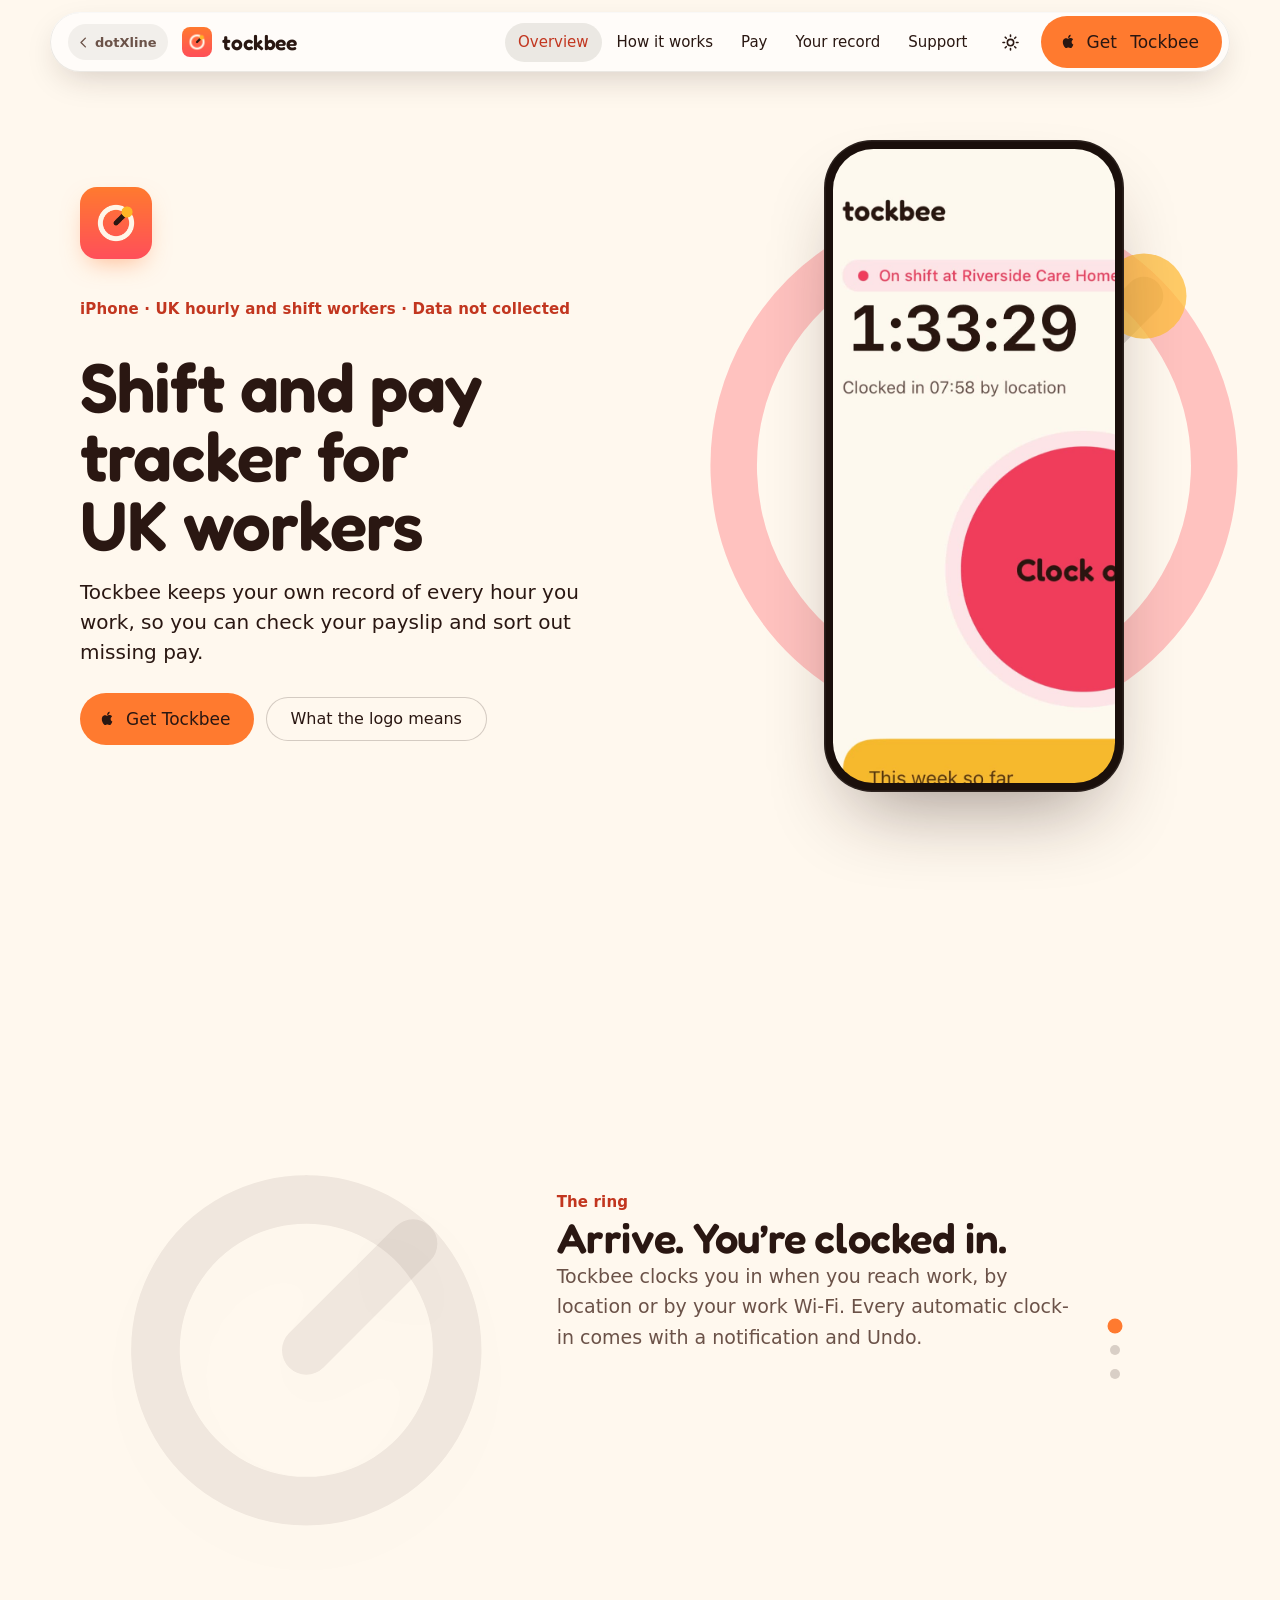
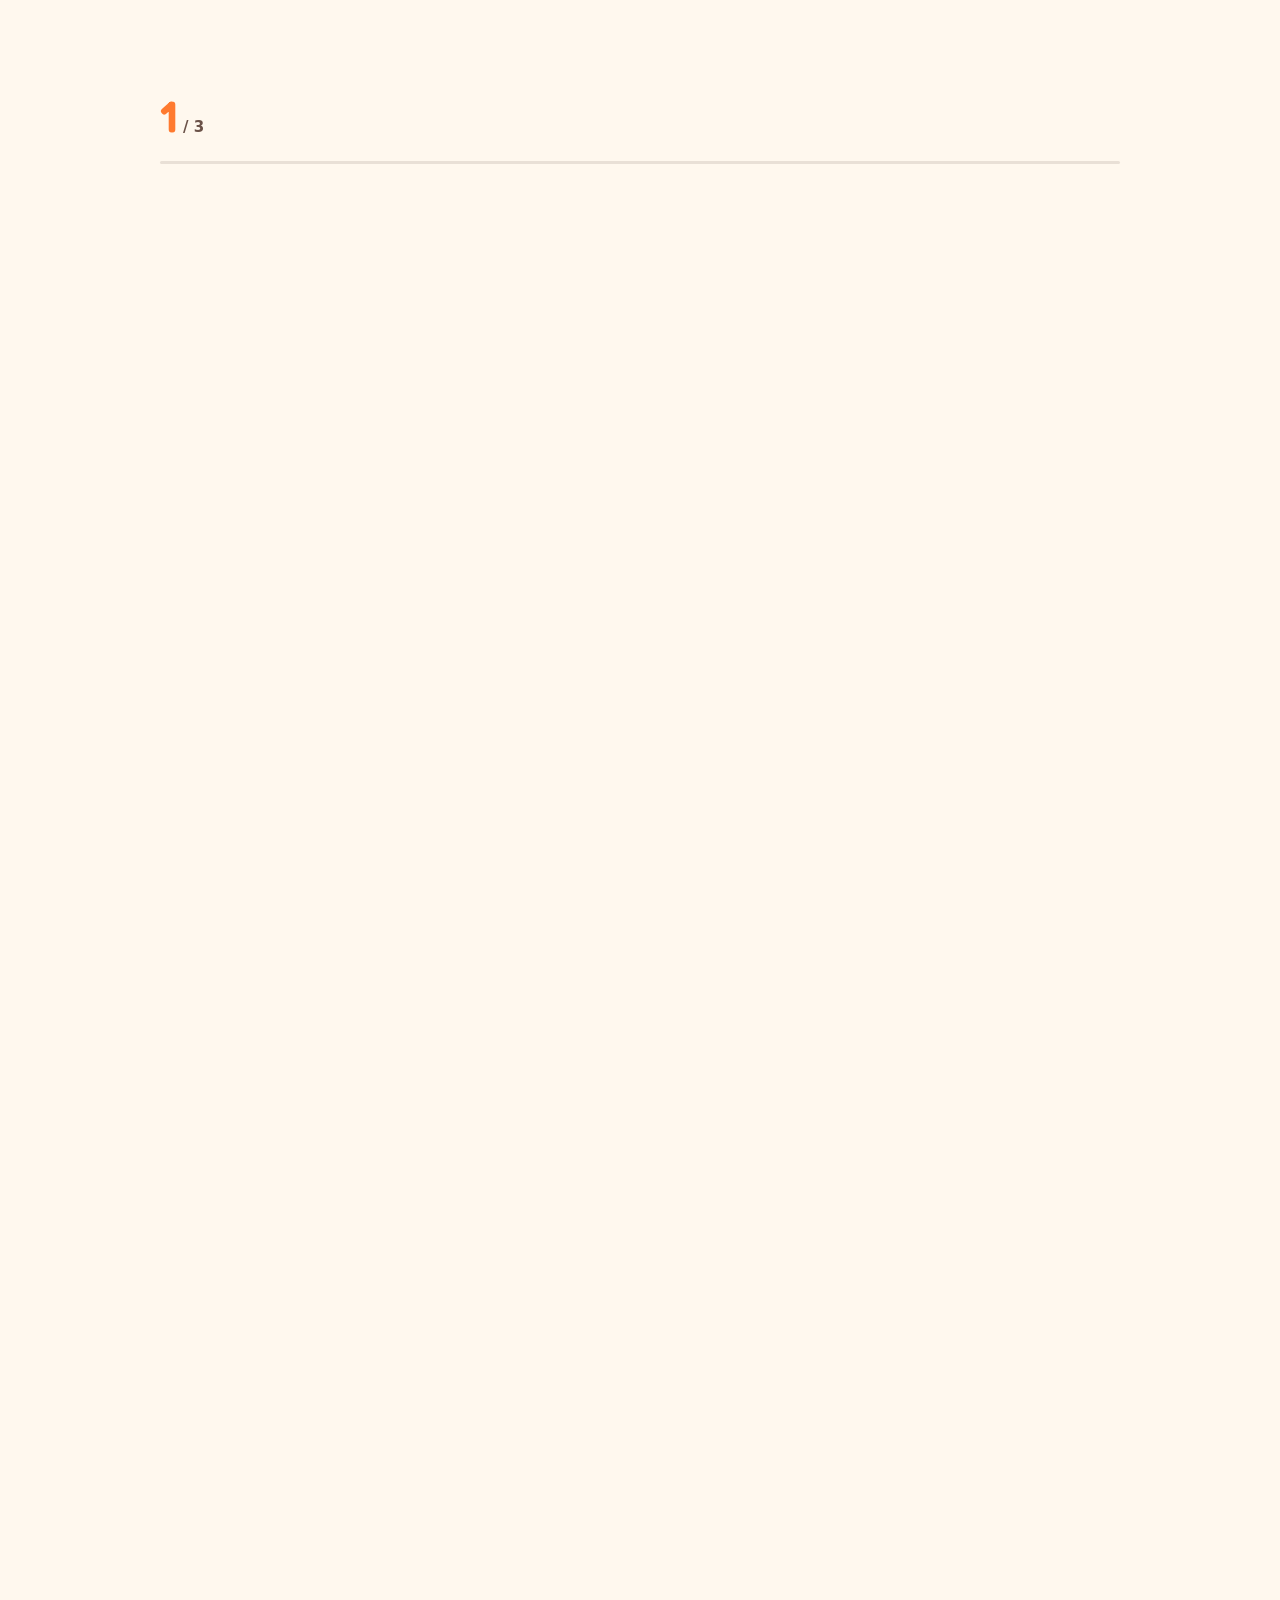
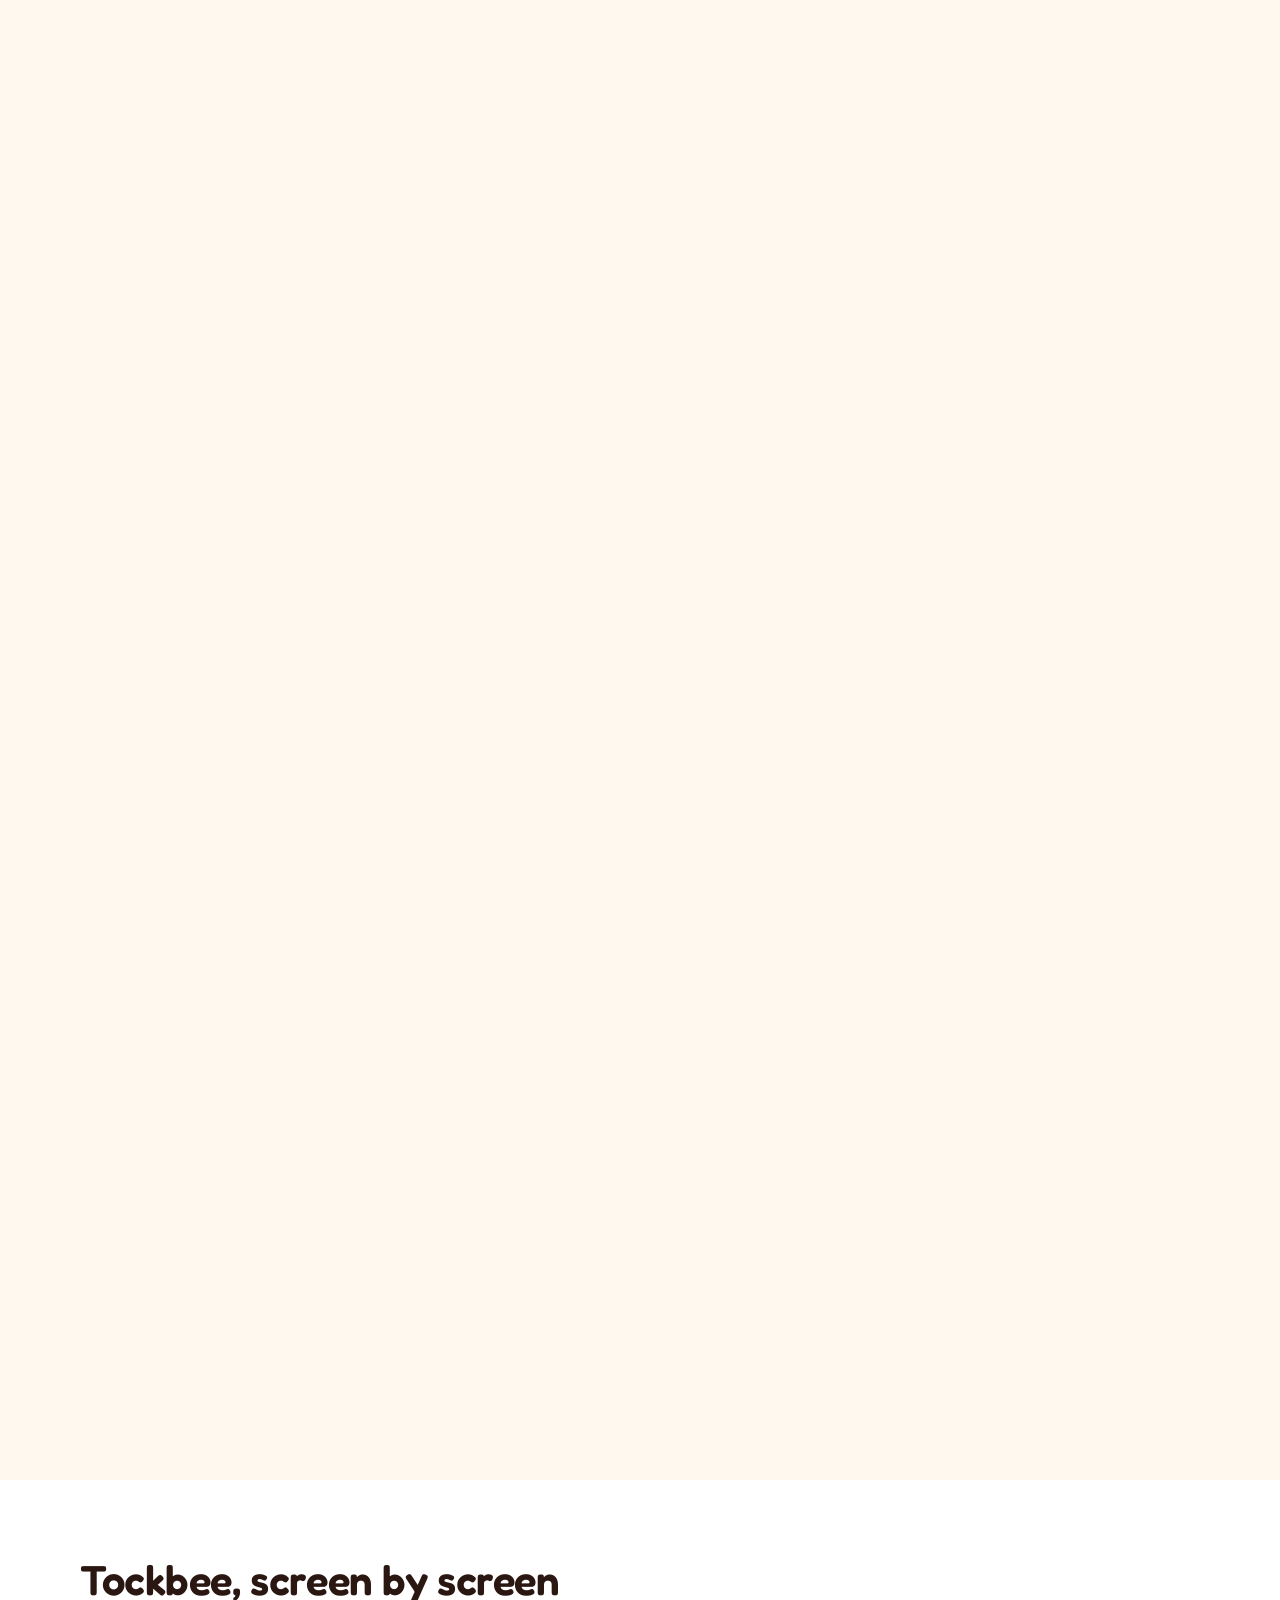
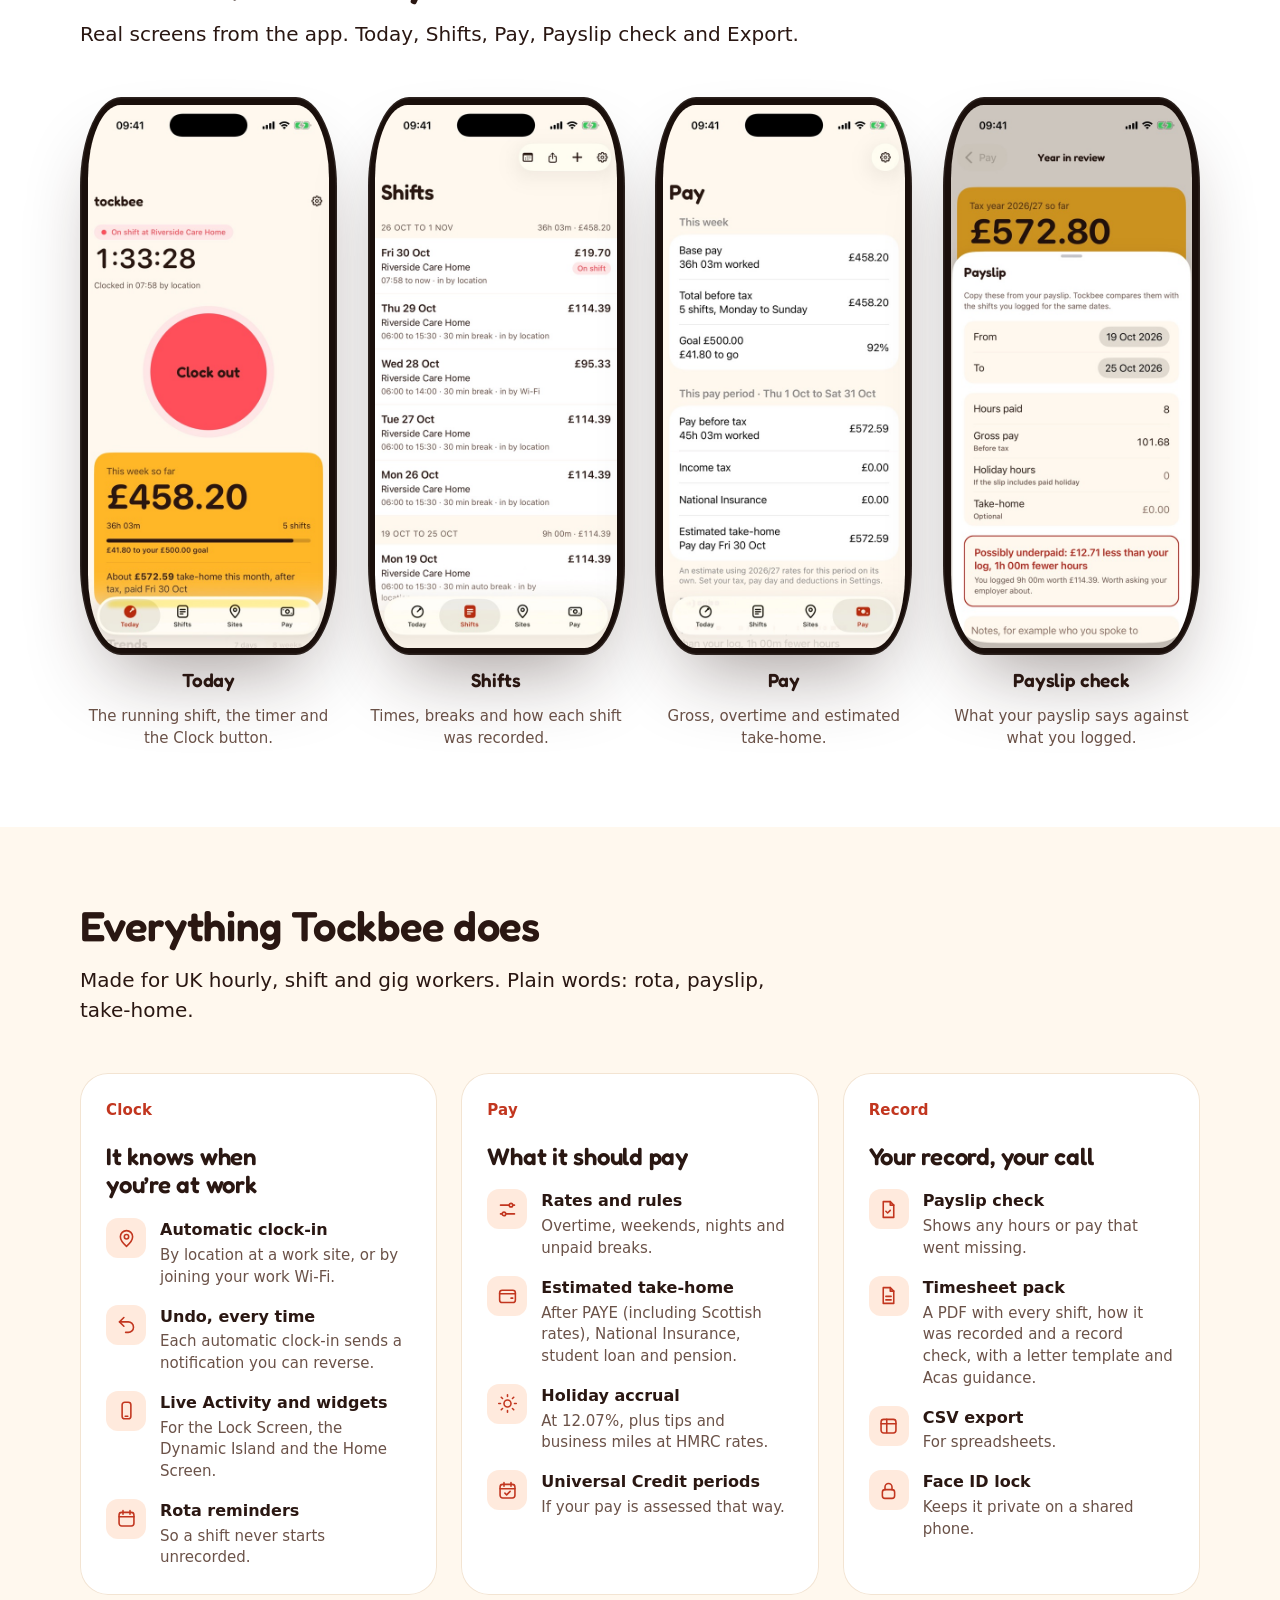
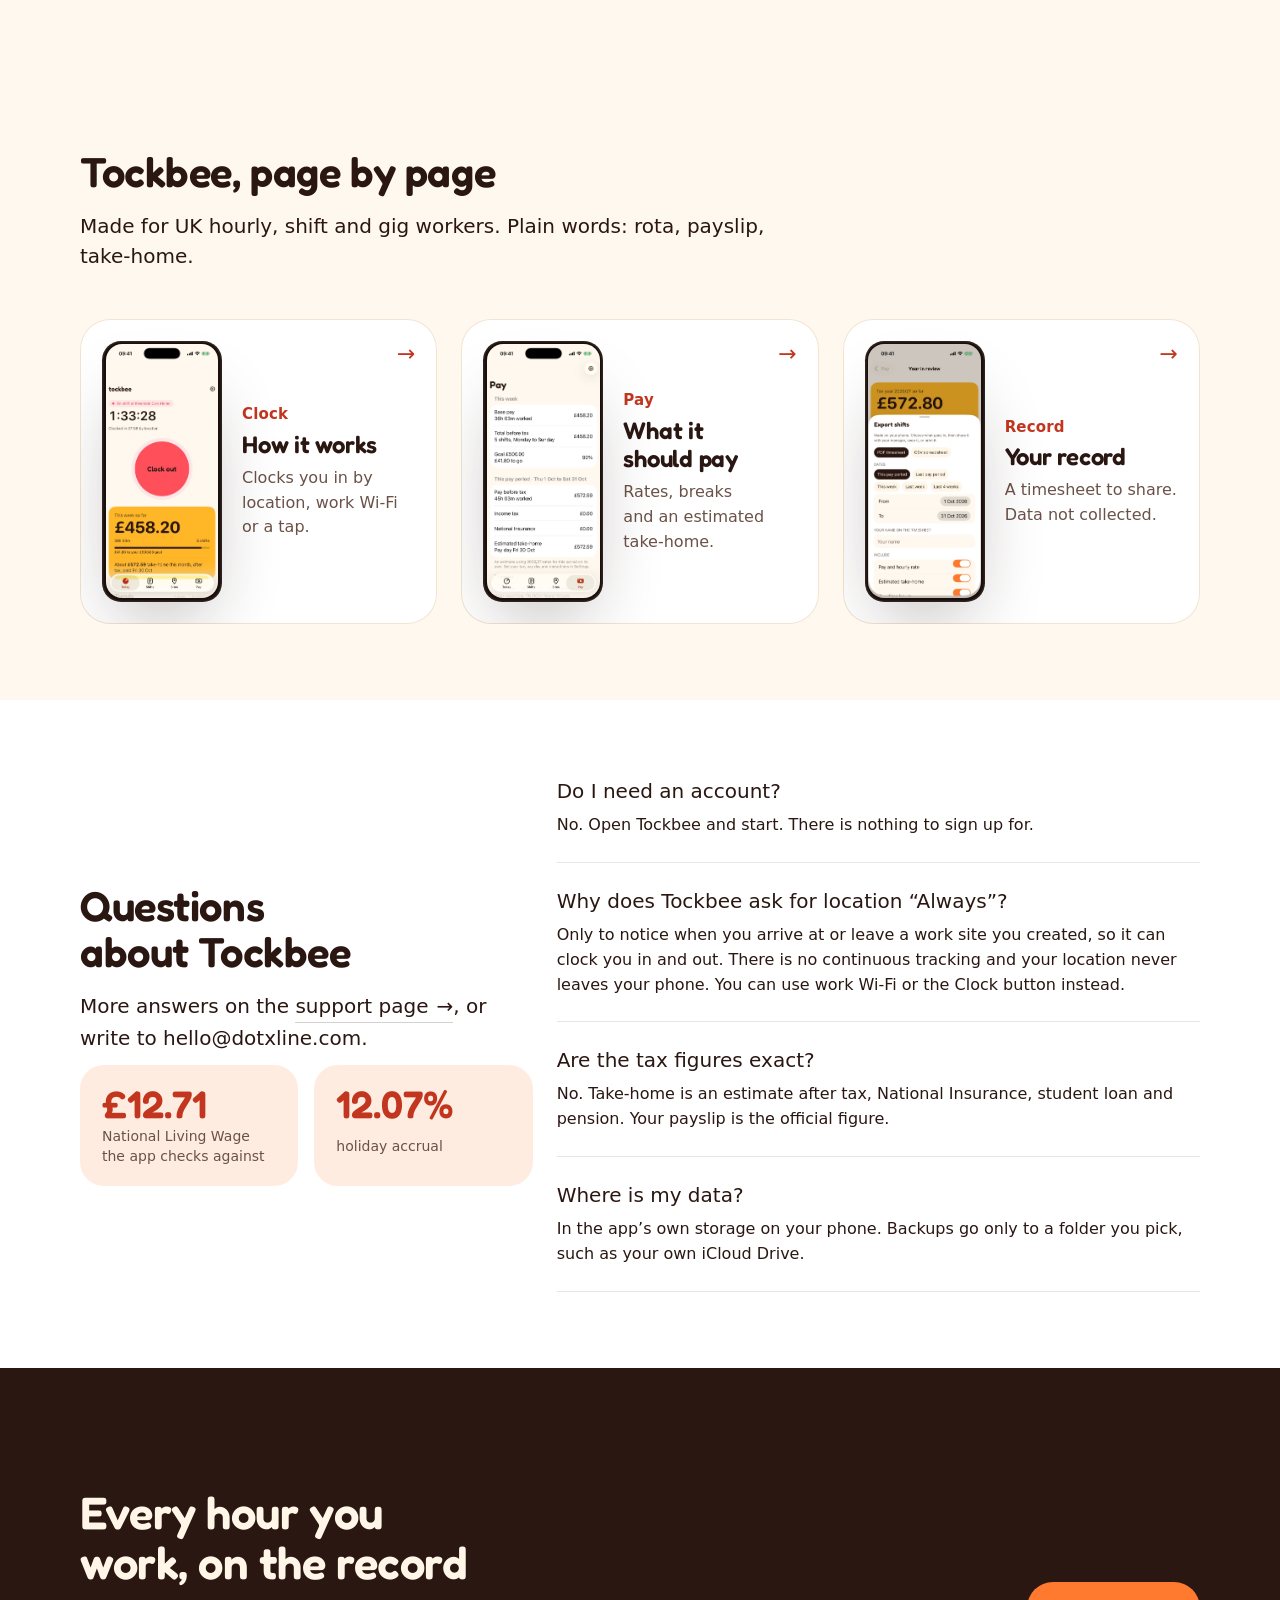
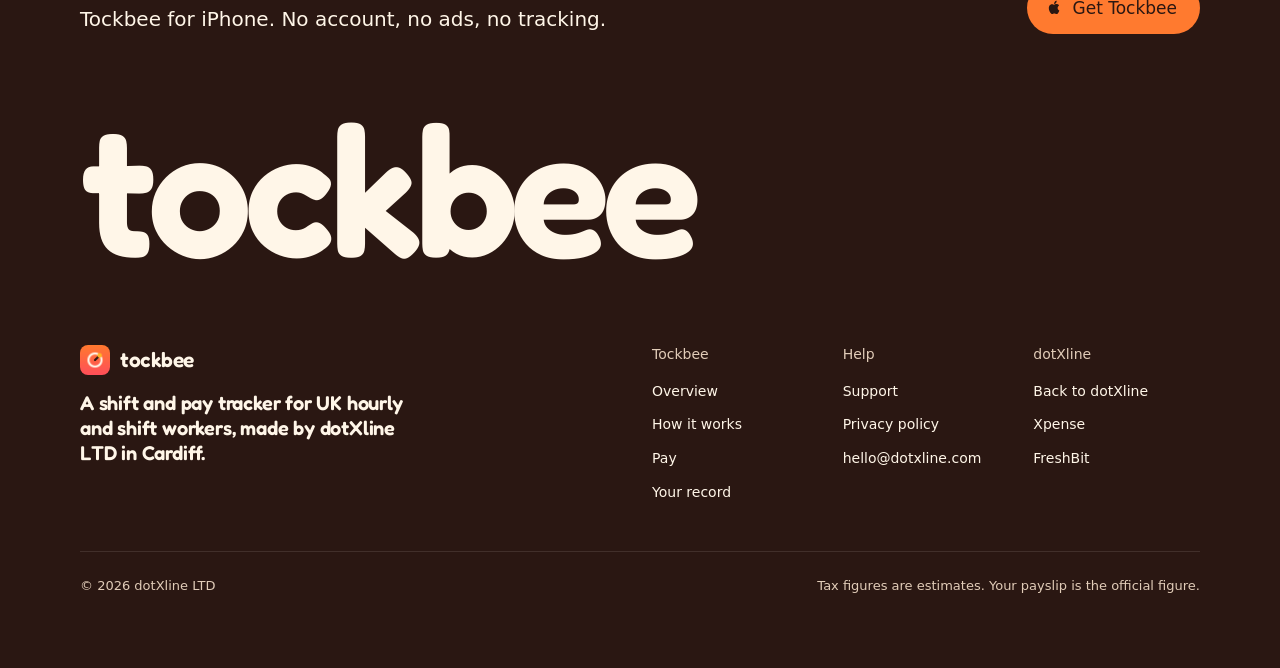
==== index.html @ 79bafd29 "Add the tockbee website Multi-page static site built on the taste-skill kit, with its own brand, mot" ====
<!doctype html>
<html lang="en" data-type="software" data-radius="round" data-buttons="solid" data-motion>
<head>
<meta charset="utf-8">
<script>try{var t=localStorage.getItem("tb-theme");if(t==="light"||t==="dark")document.documentElement.dataset.theme=t}catch(e){}</script>
<meta name="viewport" content="width=device-width, initial-scale=1, viewport-fit=cover">
<title>Tockbee: a shift and pay tracker for UK workers</title>
<meta name="description" content="Tockbee clocks you in when you arrive, works out your pay and take-home, and gives you a timesheet to show your manager. No account, no ads, no tracking.">
<meta property="og:type" content="website">
<meta property="og:title" content="Tockbee: a shift and pay tracker for UK workers">
<meta property="og:description" content="Tockbee clocks you in when you arrive, works out your pay and take-home, and gives you a timesheet to show your manager. No account, no ads, no tracking.">
<meta property="og:image" content="https://tockbee.dotxline.com/media/tockbee-preview.jpg">
<meta name="twitter:card" content="summary_large_image">
<link rel="icon" href="img/favicon.svg" type="image/svg+xml">
<link rel="apple-touch-icon" href="img/apple-touch-icon.png">
<meta name="theme-color" content="#FFF8EE" media="(prefers-color-scheme: light)">
<meta name="theme-color" content="#140C09" media="(prefers-color-scheme: dark)">
<link rel="canonical" href="https://tockbee.dotxline.com/">
<meta name="site-kind" content="software">
<meta name="page-type" content="software">
<link rel="preconnect" href="https://fonts.googleapis.com"><link rel="preconnect" href="https://fonts.gstatic.com" crossorigin>
<link href="https://fonts.googleapis.com/css2?family=Fredoka:wght@500..600&display=swap" rel="stylesheet">
<link rel="stylesheet" href="assets/system.css">
<link rel="stylesheet" href="assets/ui/cards.css">
<link rel="stylesheet" href="assets/motion/motion.css">
<link rel="stylesheet" href="assets/layout/layout.css">
<style>
:root {
  --p-bg: #FFF8EE; --p-surface: #FFFFFF; --p-ink: #2A1712; --p-muted: #6B5248;
  --p-accent: #FF7A2F; --p-accent-ink: #2A1712; --p-action: #2A1712; --p-action-ink: #FFF6E8;
  --p-inv-bg: #2A1712; --p-inv-surface: #3A2219; --p-inv-ink: #FFF6E8; --p-inv-muted: #E1CCB8;
  --p-inv-accent: #FF7A2F; --p-inv-accent-ink: #2A1712; --p-inv-action: #FF7A2F; --p-inv-action-ink: #2A1712;
  --font-display: "Fredoka", ui-rounded, system-ui, sans-serif;
  --font-text: -apple-system, BlinkMacSystemFont, "SF Pro Text", "Segoe UI", Roboto, system-ui, sans-serif;
  --font-mono: ui-monospace, "SFMono-Regular", Menlo, Consolas, monospace;
  --display-weight: 600; --display-tracking: -0.01em; --display-tracking-xl: -0.02em;
  --ly-scale: 0.92;
}
</style>
<link rel="stylesheet" href="assets/tb.css">
<script>document.documentElement.classList.add('m-enter','tb-js');setTimeout(()=>document.documentElement.classList.add('m-enter-done'),700)</script>
</head>
<body data-page="index">
<header class="dock" data-root="">
  <div class="dock__bar">
    <a class="skip-link" href="#top">Skip to content</a>
    <a class="dock__home" href="https://dotxline.com/" aria-label="Back to dotXline"><svg viewBox="0 0 24 24" fill="none" stroke="currentColor" stroke-width="2.2" stroke-linecap="round" stroke-linejoin="round" aria-hidden="true"><path d="M15 5l-7 7 7 7"/></svg><span>dotXline</span></a>
    <a class="dock__logo" href="index.html"><img src="img/tockbee-icon-512.png" alt="">tockbee</a>
    <nav class="dock__links" id="dock-links" aria-label="Main"><a href="index.html" aria-current=page>Overview</a><a href="how-it-works.html">How it works</a><a href="pay.html">Pay</a><a href="your-record.html">Your record</a><a href="support.html">Support</a></nav>
    <button class="icon-btn theme-btn" type="button" aria-label="Switch light and dark"><svg class="sun" viewBox="0 0 24 24" fill="none" stroke="currentColor" stroke-width="2" stroke-linecap="round"><circle cx="12" cy="12" r="4"/><path d="M12 2.5v2M12 19.5v2M2.5 12h2M19.5 12h2M5.3 5.3l1.4 1.4M17.3 17.3l1.4 1.4M5.3 18.7l1.4-1.4M17.3 6.7l1.4-1.4"/></svg><svg class="moon" viewBox="0 0 24 24" fill="none" stroke="currentColor" stroke-width="2" stroke-linecap="round" stroke-linejoin="round"><path d="M20 14.5A8 8 0 0 1 9.5 4 8 8 0 1 0 20 14.5z"/></svg></button>
    <button class="icon-btn dock__menu" type="button" aria-expanded="false" aria-controls="dock-links" aria-label="Menu"><svg viewBox="0 0 24 24" fill="none" stroke="currentColor" stroke-width="2" stroke-linecap="round"><path d="M4 8h16M4 16h16"/></svg></button>
    <a class="btn btn--primary" href="#get" data-appstore><svg class="apple" viewBox="0 0 24 24" aria-hidden="true"><path d="M16.4 12.6c0-2.4 2-3.5 2-3.6-1.1-1.6-2.8-1.8-3.4-1.8-1.4-.1-2.8.9-3.5.9s-1.8-.9-3-.8c-1.5 0-3 .9-3.8 2.3-1.6 2.8-.4 7 1.2 9.3.8 1.1 1.7 2.4 2.9 2.3 1.2 0 1.6-.7 3-.7s1.8.7 3 .7c1.3 0 2.1-1.1 2.8-2.3.9-1.3 1.3-2.6 1.3-2.6s-2.5-1-2.5-3.7zM14.1 5.6c.6-.8 1.1-1.9 1-3-.9 0-2.1.6-2.7 1.4-.6.7-1.1 1.8-1 2.9 1 .1 2.1-.5 2.7-1.3z"/></svg><span class="lbl-long">Get&nbsp;</span>Tockbee</a>
  </div>
</header>
<main id="top">
  <section class="hero tb-hero" data-enter aria-labelledby="hero-h">
    <div class="wrap grid">
      <div class="span-6 tb-hero__text">
        <img class="hero__icon" src="img/tockbee-icon-512.png" alt="" width="72" height="72">
        <p class="t-label tb-k hero__fact">iPhone · UK hourly and shift workers · Data not collected</p>
        <h1 id="hero-h">Shift and pay tracker for UK workers</h1>
        <p class="t-lead measure">Tockbee keeps your own record of every hour you work, so you can check your payslip and sort out missing pay.</p>
        <div class="btn-row"><a class="btn btn--primary" href="#get" data-appstore><svg class="apple" viewBox="0 0 24 24" aria-hidden="true"><path d="M16.4 12.6c0-2.4 2-3.5 2-3.6-1.1-1.6-2.8-1.8-3.4-1.8-1.4-.1-2.8.9-3.5.9s-1.8-.9-3-.8c-1.5 0-3 .9-3.8 2.3-1.6 2.8-.4 7 1.2 9.3.8 1.1 1.7 2.4 2.9 2.3 1.2 0 1.6-.7 3-.7s1.8.7 3 .7c1.3 0 2.1-1.1 2.8-2.3.9-1.3 1.3-2.6 1.3-2.6s-2.5-1-2.5-3.7zM14.1 5.6c.6-.8 1.1-1.9 1-3-.9 0-2.1.6-2.7 1.4-.6.7-1.1 1.8-1 2.9 1 .1 2.1-.5 2.7-1.3z"/></svg>Get Tockbee</a><a class="btn btn--secondary" href="#story">What the logo means</a></div>
      </div>
      <div class="span-5 start-8 tb-hero__ph">
        <div class="tb-orbit" aria-hidden="true"><svg class="tb-mark" viewBox="10 10 80 80" aria-hidden="true"><path class="m-ring" pathLength="1" d="M50 19 A31 31 0 1 1 49.99 19"/><g class="m-hand"><path d="M50 50 H81"/><circle class="m-tip" cx="81" cy="50" r="11"/></g></svg></div>
        <div class="tph"><video id="tb-hero" autoplay muted loop playsinline preload="metadata" poster="media/tockbee-preview.jpg" aria-label="Tockbee preview: the Today screen with a running shift and the Clock out button"><source src="media/tockbee-preview.mp4" type="video/mp4"></video></div>
      </div>
    </div>
  </section>

  <section class="film" id="story" data-scroll-moment aria-label="What the Tockbee logo means">
    <div class="wrap film-pin">
      <div class="film-inner grid">
        <svg class="span-5" viewBox="10 10 80 80" aria-hidden="true">
          <path class="ghost-path" d="M50 19 A31 31 0 1 1 49.99 19"/><path class="ghost-path" d="M50 50 L71.92 28.08"/>
          <path class="draw ring" data-step="0" data-to=".9" pathLength="1" d="M50 19 A31 31 0 1 1 49.99 19"/>
          <g data-kind="rotate" data-step="1" data-from=".15" data-a0="90" data-a1="-45" data-cx="50" data-cy="50" transform="rotate(-45 50 50)"><path class="draw hand" data-step="1" data-to=".2" pathLength="1" d="M50 50 H81"/></g>
          <circle class="tip" data-kind="pop" data-step="2" data-to=".6" data-cx="71.92" data-cy="28.08" cx="71.92" cy="28.08" r="11"/>
        </svg>
        <div class="film-caps span-7 start-6">
          <div class="film-cap on"><p class="t-label tb-k">The ring</p><h2>Arrive. You’re clocked in.</h2><p>Tockbee clocks you in when you reach work, by location or by your work Wi-Fi. Every automatic clock-in comes with a notification and Undo.</p></div>
          <div class="film-cap"><p class="t-label tb-k">The hand</p><h2>Every minute counts.</h2><p>Overtime, weekend and night rates and unpaid breaks, worked out as you go. Then an estimated take-home after tax, National Insurance, student loan and pension.</p></div>
          <div class="film-cap"><p class="t-label tb-k">The tip</p><h2>Check it against your payslip.</h2><p>The yellow tip is the moment you clock in. Type in your payslip and Tockbee shows any hours or pay that went missing.</p></div>
        </div>
      </div>
      <p class="film-count" aria-hidden="true"><b data-film-n>1</b> / 3</p>
      <div class="film-rail" aria-hidden="true"><i class="on"></i><i></i><i></i></div>
      <div class="film-progress" aria-hidden="true"><i></i></div>
    </div>
  </section>

  <section class="section ground-surface" id="screens" aria-labelledby="screens-h">
    <div class="wrap">
      <div class="section-head"><h2 id="screens-h" data-tb-tick>Tockbee, screen by screen</h2><p class="t-lead measure" data-tb-tick>Real screens from the app. Today, Shifts, Pay, Payslip check and Export.</p></div>
      <div class="tb-screens">
        <figure data-tb-tick><div class="tph "><img src="media/today.jpg" alt="Today: a running shift at Riverside Care Home and the Clock out button" width="552" height="1200" loading="lazy" decoding="async"></div><h3>Today</h3><p>The running shift, the timer and the Clock button.</p></figure>
        <figure data-tb-tick><div class="tph "><img src="media/shifts.jpg" alt="Shifts: every shift with its times, breaks and how it was recorded" width="552" height="1200" loading="lazy" decoding="async"></div><h3>Shifts</h3><p>Times, breaks and how each shift was recorded.</p></figure>
        <figure data-tb-tick><div class="tph "><img src="media/pay.jpg" alt="Pay: base pay, tax, National Insurance and estimated take-home" width="552" height="1200" loading="lazy" decoding="async"></div><h3>Pay</h3><p>Gross, overtime and estimated take-home.</p></figure>
        <figure data-tb-tick><div class="tph "><img src="media/payslip.jpg" alt="Payslip check: possibly underpaid by £12.71 compared with your log" width="552" height="1200" loading="lazy" decoding="async"></div><h3>Payslip check</h3><p>What your payslip says against what you logged.</p></figure>
      </div>
    </div>
  </section>

  <section class="section" id="features" aria-labelledby="features-h">
    <div class="wrap">
      <div class="section-head"><h2 id="features-h" data-tb-tick>Everything Tockbee does</h2><p class="t-lead measure" data-tb-tick>Made for UK hourly, shift and gig workers. Plain words: rota, payslip, take-home.</p></div>
      <div class="tb-groups">
        <div class="tb-group" data-tb-tick><p class="tb-k">Clock</p><h3>It knows when you’re at work</h3><ul><li data-tb-tick><span class="fi"><svg viewBox="0 0 24 24" fill="none" stroke="currentColor" stroke-width="1.8" stroke-linecap="round" stroke-linejoin="round" aria-hidden="true"><path d="M12 21s7-6.2 7-11a7 7 0 0 0-14 0c0 4.8 7 11 7 11z"/><circle cx="12" cy="10" r="2.5"/></svg></span><b>Automatic clock-in</b><span>By location at a work site, or by joining your work Wi-Fi.</span></li><li data-tb-tick><span class="fi"><svg viewBox="0 0 24 24" fill="none" stroke="currentColor" stroke-width="1.8" stroke-linecap="round" stroke-linejoin="round" aria-hidden="true"><path d="M9 14 4 9l5-5"/><path d="M4 9h10a6 6 0 0 1 0 12h-3"/></svg></span><b>Undo, every time</b><span>Each automatic clock-in sends a notification you can reverse.</span></li><li data-tb-tick><span class="fi"><svg viewBox="0 0 24 24" fill="none" stroke="currentColor" stroke-width="1.8" stroke-linecap="round" stroke-linejoin="round" aria-hidden="true"><rect x="7" y="2.5" width="10" height="19" rx="3"/><path d="M10.5 18.5h3"/></svg></span><b>Live Activity and widgets</b><span>For the Lock Screen, the Dynamic Island and the Home Screen.</span></li><li data-tb-tick><span class="fi"><svg viewBox="0 0 24 24" fill="none" stroke="currentColor" stroke-width="1.8" stroke-linecap="round" stroke-linejoin="round" aria-hidden="true"><rect x="3.5" y="5" width="17" height="15.5" rx="3"/><path d="M8 3v4M16 3v4M3.5 10h17"/></svg></span><b>Rota reminders</b><span>So a shift never starts unrecorded.</span></li></ul></div>
        <div class="tb-group" data-tb-tick><p class="tb-k">Pay</p><h3>What it should pay</h3><ul><li data-tb-tick><span class="fi"><svg viewBox="0 0 24 24" fill="none" stroke="currentColor" stroke-width="1.8" stroke-linecap="round" stroke-linejoin="round" aria-hidden="true"><path d="M4 7h10M18 7h2M4 17h2M10 17h10"/><circle cx="16" cy="7" r="2"/><circle cx="8" cy="17" r="2"/></svg></span><b>Rates and rules</b><span>Overtime, weekends, nights and unpaid breaks.</span></li><li data-tb-tick><span class="fi"><svg viewBox="0 0 24 24" fill="none" stroke="currentColor" stroke-width="1.8" stroke-linecap="round" stroke-linejoin="round" aria-hidden="true"><rect x="3" y="6" width="18" height="14" rx="3"/><path d="M3 10h18M16 15h2"/></svg></span><b>Estimated take-home</b><span>After PAYE (including Scottish rates), National Insurance, student loan and pension.</span></li><li data-tb-tick><span class="fi"><svg viewBox="0 0 24 24" fill="none" stroke="currentColor" stroke-width="1.8" stroke-linecap="round" stroke-linejoin="round" aria-hidden="true"><circle cx="12" cy="12" r="4"/><path d="M12 2v2M12 20v2M2 12h2M20 12h2M4.9 4.9l1.4 1.4M17.7 17.7l1.4 1.4M4.9 19.1l1.4-1.4M17.7 6.3l1.4-1.4"/></svg></span><b>Holiday accrual</b><span>At 12.07%, plus tips and business miles at HMRC rates.</span></li><li data-tb-tick><span class="fi"><svg viewBox="0 0 24 24" fill="none" stroke="currentColor" stroke-width="1.8" stroke-linecap="round" stroke-linejoin="round" aria-hidden="true"><rect x="3.5" y="5" width="17" height="15.5" rx="3"/><path d="M8 3v4M16 3v4M3.5 10h17M9 15l2 2 4-4"/></svg></span><b>Universal Credit periods</b><span>If your pay is assessed that way.</span></li></ul></div>
        <div class="tb-group" data-tb-tick><p class="tb-k">Record</p><h3>Your record, your call</h3><ul><li data-tb-tick><span class="fi"><svg viewBox="0 0 24 24" fill="none" stroke="currentColor" stroke-width="1.8" stroke-linecap="round" stroke-linejoin="round" aria-hidden="true"><path d="M6 3h8l4 4v14H6z"/><path d="M14 3v4h4M9 14l2 2 3-3"/></svg></span><b>Payslip check</b><span>Shows any hours or pay that went missing.</span></li><li data-tb-tick><span class="fi"><svg viewBox="0 0 24 24" fill="none" stroke="currentColor" stroke-width="1.8" stroke-linecap="round" stroke-linejoin="round" aria-hidden="true"><path d="M6 3h8l4 4v14H6z"/><path d="M14 3v4h4M9 13h6M9 17h6"/></svg></span><b>Timesheet pack</b><span>A PDF with every shift, how it was recorded and a record check, with a letter template and Acas guidance.</span></li><li data-tb-tick><span class="fi"><svg viewBox="0 0 24 24" fill="none" stroke="currentColor" stroke-width="1.8" stroke-linecap="round" stroke-linejoin="round" aria-hidden="true"><rect x="3.5" y="5" width="17" height="15.5" rx="3"/><path d="M3.5 10h17M10 5v15"/></svg></span><b>CSV export</b><span>For spreadsheets.</span></li><li data-tb-tick><span class="fi"><svg viewBox="0 0 24 24" fill="none" stroke="currentColor" stroke-width="1.8" stroke-linecap="round" stroke-linejoin="round" aria-hidden="true"><rect x="5" y="11" width="14" height="10" rx="3"/><path d="M8 11V8a4 4 0 0 1 8 0v3"/></svg></span><b>Face ID lock</b><span>Keeps it private on a shared phone.</span></li></ul></div>
      </div>
    </div>
  </section>

  <section class="section" id="tour" aria-labelledby="tour-h">
    <div class="wrap">
      <div class="section-head"><h2 id="tour-h" data-tb-tick>Tockbee, page by page</h2><p class="t-lead measure" data-tb-tick>Made for UK hourly, shift and gig workers. Plain words: rota, payslip, take-home.</p></div>
      <div class="tb-tour">
        <a class="tb-tour__card" href="how-it-works.html" data-tb-tick><div class="tph "><img src="media/today.jpg" alt="Today: a running shift at Riverside Care Home and the Clock out button" width="552" height="1200" loading="lazy" decoding="async"></div><div><p class="tb-k">Clock</p><h3>How it works</h3><p>Clocks you in by location, work Wi-Fi or a tap.</p></div><span class="tb-go" aria-hidden="true">→</span></a>
        <a class="tb-tour__card" href="pay.html" data-tb-tick><div class="tph "><img src="media/pay.jpg" alt="Pay: base pay, tax, National Insurance and estimated take-home" width="552" height="1200" loading="lazy" decoding="async"></div><div><p class="tb-k">Pay</p><h3>What it should pay</h3><p>Rates, breaks and an estimated take-home.</p></div><span class="tb-go" aria-hidden="true">→</span></a>
        <a class="tb-tour__card" href="your-record.html" data-tb-tick><div class="tph "><img src="media/export.jpg" alt="Export: a PDF timesheet or CSV spreadsheet for any dates" width="552" height="1200" loading="lazy" decoding="async"></div><div><p class="tb-k">Record</p><h3>Your record</h3><p>A timesheet to share. Data not collected.</p></div><span class="tb-go" aria-hidden="true">→</span></a>
      </div>
    </div>
  </section>

  <section class="section ground-surface" id="questions" aria-labelledby="questions-h">
    <div class="wrap grid">
      <div class="span-5 stack-4">
        <h2 id="questions-h" data-tb-tick>Questions about Tockbee</h2>
        <p class="t-lead measure" data-tb-tick>More answers on the <a class="link" href="support.html">support page</a>, or write to hello@dotxline.com.</p>
        <div class="tb-stats" data-tb-tick><div><b>£12.71</b><span>National Living Wage the app checks against</span></div><div><b>12.07%</b><span>holiday accrual</span></div></div>
      </div>
      <div class="span-7 start-6 faq"><div class="faq__item" data-tb-tick><h3>Do I need an account?</h3><p>No. Open Tockbee and start. There is nothing to sign up for.</p></div><div class="faq__item" data-tb-tick><h3>Why does Tockbee ask for location “Always”?</h3><p>Only to notice when you arrive at or leave a work site you created, so it can clock you in and out. There is no continuous tracking and your location never leaves your phone. You can use work Wi-Fi or the Clock button instead.</p></div><div class="faq__item" data-tb-tick><h3>Are the tax figures exact?</h3><p>No. Take-home is an estimate after tax, National Insurance, student loan and pension. Your payslip is the official figure.</p></div><div class="faq__item" data-tb-tick><h3>Where is my data?</h3><p>In the app’s own storage on your phone. Backups go only to a folder you pick, such as your own iCloud Drive.</p></div></div>
    </div>
  </section>
</main>
<footer class="footer closing footer--dark ground-inverse" id="get" aria-labelledby="close-h">
  <div class="wrap">
    <div class="closing__cta close--word">
      <div class="section-head--split">
        <div><h2 id="close-h">Every hour you work, on the record</h2><p class="t-lead">Tockbee for iPhone. No account, no ads, no tracking.</p></div>
        <a class="btn btn--primary" href="#get" data-appstore><svg class="apple" viewBox="0 0 24 24" aria-hidden="true"><path d="M16.4 12.6c0-2.4 2-3.5 2-3.6-1.1-1.6-2.8-1.8-3.4-1.8-1.4-.1-2.8.9-3.5.9s-1.8-.9-3-.8c-1.5 0-3 .9-3.8 2.3-1.6 2.8-.4 7 1.2 9.3.8 1.1 1.7 2.4 2.9 2.3 1.2 0 1.6-.7 3-.7s1.8.7 3 .7c1.3 0 2.1-1.1 2.8-2.3.9-1.3 1.3-2.6 1.3-2.6s-2.5-1-2.5-3.7zM14.1 5.6c.6-.8 1.1-1.9 1-3-.9 0-2.1.6-2.7 1.4-.6.7-1.1 1.8-1 2.9 1 .1 2.1-.5 2.7-1.3z"/></svg>Get Tockbee</a>
      </div>
      <p class="close__word" aria-hidden="true">tockbee</p>
    </div>
    <div class="closing__links">
      <div class="grid">
        <div class="span-4 stack-4">
          <a class="dock__logo" href="index.html" style="color:inherit"><img src="img/tockbee-icon-512.png" alt="">tockbee</a>
          <p class="footer__lede">A shift and pay tracker for UK hourly and shift workers, made by dotXline LTD in Cardiff.</p>
        </div>
        <div class="span-2 start-7 footer__col"><h3>Tockbee</h3><ul><li><a href="index.html">Overview</a></li><li><a href="how-it-works.html">How it works</a></li><li><a href="pay.html">Pay</a></li><li><a href="your-record.html">Your record</a></li></ul></div>
        <div class="span-2 footer__col"><h3>Help</h3><ul><li><a href="support.html">Support</a></li><li><a href="privacy.html">Privacy policy</a></li><li><a href="mailto:hello@dotxline.com">hello@dotxline.com</a></li></ul></div>
        <div class="span-2 footer__col"><h3>dotXline</h3><ul><li><a href="https://dotxline.com/">Back to dotXline</a></li><li><a href="https://xpense.dotxline.com/">Xpense</a></li><li><a href="https://freshbit.dotxline.com/">FreshBit</a></li></ul></div>
      </div>
      <div class="footer__legal"><span>&copy; 2026 dotXline LTD</span><span>Tax figures are estimates. Your payslip is the official figure.</span></div>
    </div>
  </div>
</footer>
<script type="module" src="assets/system.js"></script>
<script type="module" src="assets/motion/motion.js"></script>
<script type="module" src="assets/layout/layout.js"></script>
<script src="assets/tb.js" defer></script>
</body>
</html>
---- assets/system.css ----
/*
  taste-skill system.css - the one system for the page. Link it first, then assets/ui/cards.css (the
  feature card, its panel and the fragment placements), then set the palette (--p-*), the fonts and
  the radius set on :root in the page (node scripts/start.mjs prints that block).
  Do not add a second grid, spacing scale, type scale, radius scale, button or card style.
*/

/* ---------------------------------------------------------------- tokens */
:root {
  /* palette (hex only; fx.js reads --bg --surface --ink --muted --accent --accent-ink) */
  --p-bg: #ffffff;
  --p-surface: #f4f4f4;
  --p-ink: #111111;
  --p-muted: #6b6b6b;
  --p-accent: #1a4be0;
  --p-accent-ink: #ffffff;
  --p-action: #1a4be0;      /* buttons, links, focus: the accent, or the ink when the accent is too pale */
  --p-action-ink: #ffffff;
  --p-inv-bg: #111111;
  --p-inv-surface: #1c1c1c;
  --p-inv-ink: #f4f4f4;
  --p-inv-muted: #a3a3a3;
  --p-inv-accent: #ffffff;
  --p-inv-accent-ink: #111111;
  --p-inv-action: #ffffff;
  --p-inv-action-ink: #111111;
  /* the lit ground behind UI and in the closing band (references/cards.md), one per page, tech pages only
     (none on kind other, which is flat): <html data-ground="sand|sky|sage|painting">. system.js gives it to every ground
     that holds UI, on light and dark pages alike; --hue on one panel changes only its accent */
  --ground-bg: #d9ccb7; --ground-surface: #e9e0d2; --ground-ink: #2a2622; --ground-muted: #5a534a; --ground-accent: #a8794a;

  /* fonts */
  --font-display: system-ui, -apple-system, "Segoe UI", sans-serif;
  --font-text: system-ui, -apple-system, "Segoe UI", sans-serif;
  --font-mono: ui-monospace, "SFMono-Regular", Menlo, Consolas, monospace;
  --display-weight: 400;    /* headlines 400; 500 on a tech page (software, gaming, hardware) */
  --display-tracking: -0.025em;

  /* the page rhythm (references/layout-v4.md): one section per screen. The header is fixed and
     --nav tall; every section is padded --padt above and --padb (plus the phone action bar, --bar)
     below, and is exactly one or two screens tall (--h: 1 or 2; --hm on a phone). The hero's words
     start --hgap under the header and its content ends --hpadb above the fold. */
  --nav: 72px;
  --padt: 120px;
  --padb: 72px;
  --hgap: 48px;
  --hpadb: 64px;
  --bar: 0px;
  /* grid: one .wrap (alias .container) for the header, every section and the footer, the same
     --gut on both sides: 1280 wide at x 80-1360 at 1440, 342 at x 24-366 at 390 */
  --container: 1280px;
  --gut: 80px;
  --pad: var(--gut);
  --gutter: 24px;

  /* spacing: 4/8 scale */
  --s-1: 4px;  --s-2: 8px;  --s-3: 12px; --s-4: 16px; --s-5: 24px;
  --s-6: 32px; --s-7: 48px; --s-8: 64px; --s-9: 96px; --s-10: 128px;
  --section: 40px;      /* only a .section outside main (the kit's demo pages); every main > section and
                           footer.closing take --padt and --padb */
  --section-band: 56px; /* the same for an older footer outside footer.closing */
  --head-gap: 48px;     /* the one heading-to-content gap, 32 on a phone (layout.css reads it as --ly-head-gap) */
  --card-pad: 16px;     /* card padding (cards.css sets its own for cards with a panel) */
  --card-gap: 16px;     /* gap between cards */

  /* type scale (the only sizes on the page) */
  --t-label: 13px;
  --t-small: 14px;
  --t-body: 16px;
  --t-lead: 18px;
  --t-card: 18px;
  --t-h3: 24px;
  /* straight lines from the phone size at 390 to the desktop size at 1440 (system.md's table) */
  --t-h2: clamp(30px, 1.72vw + 23.3px, 48px);
  --t-h1: clamp(38px, 3.24vw + 25.4px, 72px);
  /* a big number stays a step under the h2 (VI-11): 38 at 1440, 28 at 390, so it never reads as a
     section heading; a stats row and a price set their own, smaller still */
  --t-stat: clamp(28px, .952vw + 24.29px, 38px);

  /* radius: one scale (soft by default; data-radius on <html> switches it) */
  --r-sm: 8px;  --r-md: 12px; --r-lg: 20px; --r-btn: 8px;

  /* controls (fixed here; a page never adds its own) */
  --btn-h: 44px;
  --btn-h-sm: 36px;
  --nav-h: var(--nav);  /* the older name, kept for the kit's files */
  --icon: 16px;         /* small icons: socials, menu chevrons, mono brand marks */

  /* motion: the one UI ease-out (motion.css --m-ease and ui/base.css --u-ease read it; references/motion.md) */
  --ease: cubic-bezier(.2, .8, .2, 1);
  --dur: 180ms;
}
html[data-radius="sharp"] { --r-sm: 4px; --r-md: 6px;  --r-lg: 8px;  --r-btn: 4px; }
html[data-radius="soft"]  { --r-sm: 8px; --r-md: 12px; --r-lg: 20px; --r-btn: 8px; }
html[data-radius="round"] { --r-sm: 10px; --r-md: 16px; --r-lg: 24px; --r-btn: 999px; }
/* the four lit grounds (references/cards.md); sand is the default above. painting goes with
   painterly-landscape (x.ai's daylight sky over olive hills) */
html[data-ground="sky"]      { --ground-bg: #c6d3df; --ground-surface: #d6e0e9; --ground-ink: #25303a; --ground-muted: #4d5964; --ground-accent: #3f6a92; }
html[data-ground="sage"]     { --ground-bg: #cdd6c6; --ground-surface: #dce3d6; --ground-ink: #262d24; --ground-muted: #535b51; --ground-accent: #6c8e63; }
html[data-ground="painting"] { --ground-bg: #79a8d6; --ground-surface: #a6c4e2; --ground-ink: #16212c; --ground-muted: #273949; --ground-accent: #9c9b3c; }
/* cards.css takes its card and panel radii from this scale */
html[data-radius] .card { --c-r: var(--r-lg); }
html[data-radius] .panel { --p-r: var(--r-md); }

/* a phone: the header 56, the sections padded 96 / 48, the hero's words 40 under the header and its
   content ending 24 above the fold, 24 at both sides, 12 between columns */
@media (max-width: 639px) {
  :root { --nav: 56px; --padt: 96px; --padb: 48px; --hgap: 40px; --hpadb: 24px; --gut: 24px; --gutter: 12px; --card-gap: 12px; --head-gap: 32px; }
}
@media (min-width: 640px) {
  :root { --gut: 48px; --section: 48px; --section-band: 72px; --card-pad: 24px; }
}
@media (min-width: 1024px) {
  :root { --gut: 80px; --section: 56px; --section-band: 96px; --card-gap: 24px;
          --t-lead: 20px; --t-card: 20px; --t-h3: 28px; }
  /* a place (and a local service): the 1200 column at x 120-1320 */
  html[data-type="place"] { --gut: 120px; --container: 1200px; }
}
/* a place (VI-06, ST-96, PH-23): its own smaller type (h1 48/53 and 32/37, h2 32/40 and 24/30, titles
   and the sub-line 20 and 18), the Recipe 3 hero's gap under its photograph (40, 24 on a phone),
   square photographs and cards and 2px buttons, whatever data-radius and data-buttons say */
:root[data-type="place"] {
  --hgap: 40px;
  --t-h1: clamp(32px, 1.524vw + 26.06px, 48px);
  --t-h2: clamp(24px, .762vw + 21px, 32px);
  --t-h3: clamp(20px, .381vw + 18.51px, 24px);
  --r-sm: 2px; --r-md: 0px; --r-lg: 0px; --r-btn: 2px;
}
:root[data-type="place"] :is(h1, .t-h1) { line-height: 1.104; }
:root[data-type="place"] :is(h2, .t-h2) { line-height: 1.25; }
@media (max-width: 639px) {
  :root[data-type="place"] { --hgap: 24px; }
  :root[data-type="place"] :is(h1, .t-h1) { line-height: 1.156; }
}

/* ---------------------------------------------------------------- grounds (at most three) */
:root, .ground-base {
  --bg: var(--p-bg); --surface: var(--p-surface); --ink: var(--p-ink); --muted: var(--p-muted);
  --accent: var(--p-accent); --accent-ink: var(--p-accent-ink); --card: var(--p-surface);
  --action: var(--p-action); --action-ink: var(--p-action-ink);
}
.ground-surface {
  --bg: var(--p-surface); --surface: var(--p-bg); --ink: var(--p-ink); --muted: var(--p-muted);
  --accent: var(--p-accent); --accent-ink: var(--p-accent-ink); --card: var(--p-bg);
  --action: var(--p-action); --action-ink: var(--p-action-ink);
}
.ground-inverse {
  --bg: var(--p-inv-bg); --surface: var(--p-inv-surface); --ink: var(--p-inv-ink); --muted: var(--p-inv-muted);
  --accent: var(--p-inv-accent); --accent-ink: var(--p-inv-accent-ink); --card: var(--p-inv-surface);
  --action: var(--p-inv-action); --action-ink: var(--p-inv-action-ink);
}
:root, .ground-base, .ground-surface, .ground-inverse {
  --line: color-mix(in oklab, var(--ink) 11%, transparent);
  --line-strong: color-mix(in oklab, var(--ink) 20%, transparent);
  /* effects (fx.js) and UI fragments (assets/ui) take the colours of the ground they sit on */
  --fx-bg: var(--bg); --fx-surface: var(--surface); --fx-ink: var(--ink); --fx-muted: var(--muted);
  --fx-accent: var(--accent); --fx-accent-ink: var(--accent-ink);
  --ui-font: var(--font-text); --ui-mono: var(--font-mono); --ui-radius: var(--r-md);
}
.ground-base, .ground-surface, .ground-inverse { background: var(--bg); color: var(--ink); }

/* ---------------------------------------------------------------- base */
*, *::before, *::after { box-sizing: border-box; }
/* an anchor lands on the section's top (the judge's frame): the fixed header covers --nav of its --padt */
html { -webkit-text-size-adjust: 100%; scroll-padding-top: 0; scroll-behavior: auto; margin: 0; }
body {
  margin: 0; background: var(--bg); color: var(--ink);
  font: 400 var(--t-body)/1.55 var(--font-text);
  -webkit-font-smoothing: antialiased; text-rendering: optimizeLegibility; overflow-x: clip;
}
img, svg, video, canvas { display: block; max-width: 100%; }
/* hidden means hidden, also on an img the line above makes a block (a menu tab's photograph, a peek photograph) */
[hidden] { display: none !important; }
img, video { height: auto; }
a { color: inherit; text-decoration: none; }
button { font: inherit; color: inherit; }
h1, h2, h3, h4, p, ul, ol, figure, blockquote { margin: 0; }
ul, ol { padding: 0; list-style: none; }
h1, h2, h3, h4 {
  font-family: var(--font-display); font-weight: var(--display-weight);
  letter-spacing: var(--display-tracking); text-wrap: balance; overflow-wrap: break-word;
  /* a long word (a German compound at 390) breaks at a syllable with a hyphen, in the language of <html lang>;
     only words of 10 letters or more, 4 at least on each side, so a short English heading never breaks */
  hyphens: auto; -webkit-hyphens: auto; hyphenate-limit-chars: 10 4 4;
}
h1, .t-h1 { font-size: var(--t-h1); line-height: 1.04; }
h2, .t-h2 { font-size: var(--t-h2); line-height: 1.1; }
h3, .t-h3 { font-size: var(--t-h3); line-height: 1.2; }
h4, .t-card { font-family: var(--font-text); font-weight: 500; font-size: var(--t-card); line-height: 1.3; letter-spacing: -0.01em; }
p { text-wrap: pretty; }
.t-lead  { font-size: var(--t-lead); line-height: 1.5; }
.t-body  { font-size: var(--t-body); line-height: 1.55; }
.t-small { font-size: var(--t-small); line-height: 1.5; }
.t-label { font-size: var(--t-label); font-weight: 500; line-height: 1.4; letter-spacing: 0.01em; }
.t-stat  { font-family: var(--font-display); font-weight: var(--display-weight); font-size: var(--t-stat);
           line-height: 1; letter-spacing: var(--display-tracking); font-variant-numeric: tabular-nums; }
.muted { color: var(--muted); }
.mono  { font-family: var(--font-mono); }
.measure { max-width: 62ch; }
:focus-visible { outline: 2px solid var(--action); outline-offset: 2px; border-radius: 2px; }
::selection { background: color-mix(in oklab, var(--accent) 30%, transparent); }

/* ---------------------------------------------------------------- grid */
.wrap, .container { width: min(100% - 2 * var(--gut), var(--container)); margin-inline: auto; padding-inline: 0; }
.grid { display: grid; grid-template-columns: repeat(12, minmax(0, 1fr)); column-gap: var(--gutter); row-gap: var(--card-gap); }
.grid > * { min-width: 0; grid-column: 1 / -1; }
.section { padding-block: var(--section); }

/* ---------------------------------------------------------------- one section per screen
   The page is a stack of screens. Framed at scrollY = k x the screen height, a shot shows exactly one
   section: the hero alone on the first screen, every other section (and footer.closing, the close and
   the footer in one) exactly one or two screens tall, its h2 first, --padt under its top. Heights
   and padding do it: no pinning, snapping or script.
     <section class="section" id=".." style="--h: 2">     (2 screens; --hm sets a phone's count alone)
       <div class="wrap"> the h2 first, then the content </div>     (the one in-flow child)
     </section>
   A layer (a full-bleed photograph or ground behind the words) is an <img class="layer" aria-hidden="true">
   beside the .wrap. Content must fit: one screen holds 708px of content at 1440x900 (900 - 120 - 72),
   two hold 1,608 (the second screen's part starts --padt under its top with .g2). From 640 to 1279 a
   section keeps at least its screens and grows past them rather than overlap the next. */
main > :is(section, .section), footer.closing {
  position: relative; box-sizing: border-box;
  height: calc(var(--h, 1) * 100vh); height: calc(var(--h, 1) * 100svh);
  padding: var(--padt) 0 calc(var(--padb) + var(--bar));
}
main > :is(section, .section) > :is(.wrap, .container), footer.closing > .wrap { position: relative; z-index: 1; height: 100%; }
main > :is(section, .section) > :is(.wrap, .container):not(.grid) { display: flex; flex-direction: column; }
/* a .wrap that is the section's grid too (class="wrap grid"): its rows start at the top */
main > :is(section, .section) > :is(.wrap, .container).grid { align-content: start; }
/* .fill: the block that takes what the screen leaves under the heading (a photograph, a frame) */
main > :is(section, .section) > .wrap > .fill { flex: 1 1 0; min-height: 0; }
/* two screens as two groups: row 1 the h2 and the first group, row 2 the rest (no second h2), starting
   --padt under the second screen's top, so the second shot looks like any other section */
main > :is(section, .section).g2, footer.closing.g2 { --h: 2; }
main > :is(section, .section).g2 > :is(.wrap, .container), footer.closing.g2 > .wrap { display: grid; grid-template-rows: minmax(0, 1fr) minmax(0, 1fr); row-gap: calc(var(--padt) + var(--padb) + var(--bar)); }
main > :is(section, .section).g2 > :is(.wrap, .container) > *, footer.closing.g2 > .wrap > * { min-height: 0; align-self: start; }
main > :is(section, .section).g2 > :is(.wrap, .container) > :is(.group, .fill) { align-self: stretch; }
/* a group: one screen's part of a .g2 section (its h2 and first rows, or the rest) */
.group { display: flex; flex-direction: column; min-height: 0; }
/* each screen's card row runs down to that screen's foot (the cards stretch, their panels grow), so
   the second screen of a .g2 is never a short row over an empty ground; both rows end on the same line */
@media (min-width: 1024px) {
  main > :is(section, .section).g2 > .wrap > .grid:last-child,
  main > :is(section, .section).g2 > .wrap > .group > .grid:last-child { align-self: stretch; flex: 1 1 auto; min-height: 0; }
}
.group > .fill { flex: 1 1 0; min-height: 0; }
@media (min-width: 640px) and (max-width: 1279px) {
  main > :is(section, .section):not(.hero, .section--hero), footer.closing {
    height: auto; min-height: calc(var(--h, 1) * 100vh); min-height: calc(var(--h, 1) * 100svh);
  }
  /* the section is a column and its .wrap takes all of it, so a .fill (a photograph, a frame) still
     grows to the section's foot (a min-height percentage would not resolve, leaving it at its least) */
  /* :where() keeps it at no weight, so a page's own phone- or tablet-only hiding (section.desk-only { display: none }) wins */
  :where(main > :is(section, .section):not(.hero, .section--hero), footer.closing) { display: flex; flex-direction: column; }
  main > :is(section, .section):not(.hero, .section--hero) > :is(.wrap, .container), footer.closing > .wrap { flex: 1 0 auto; height: auto; min-height: 0; }
}
/* a phone: lvh (the screen with its bars hidden) for every section but the hero; --hm when stacking
   makes the content taller than the desktop count */
@media (max-width: 639px) {
  /* at least its screens, never less: content a screen cannot hold makes the section taller (the rhythm
     check then asks for --hm: 2 or less content); a fixed height would lay its last rows over the next
     section, the fault the phone shots showed most (a list under the closing heading and its button) */
  main > :is(section, .section):not(.hero, .section--hero), footer.closing {
    height: auto; min-height: calc(var(--hm, var(--h, 1)) * 100vh); min-height: calc(var(--hm, var(--h, 1)) * 100lvh);
  }
  /* one grid row at least the screens tall that grows with the .wrap's content: the .wrap is stretched to
     it, so its .fill and its two groups still share a definite height */
  /* (at no weight, as on the tablet: a page's own section.desk-only { display: none } still hides it) */
  :where(main > :is(section, .section):not(.hero, .section--hero):has(> :is(.wrap, .container)), footer.closing) {
    display: grid; grid-template-columns: minmax(0, 1fr); grid-template-rows: 1fr; grid-auto-rows: auto;
  }
  main > :is(section, .section):not(.hero, .section--hero) > :is(.wrap, .container), footer.closing > .wrap { height: auto; }
  main > :is(section, .section).g2m, footer.closing.g2m { --hm: 2; }
  main > :is(section, .section).g2m > :is(.wrap, .container), footer.closing.g2m > .wrap { display: grid; grid-template-rows: minmax(0, 1fr) minmax(0, 1fr); row-gap: calc(var(--padt) + var(--padb) + var(--bar)); }
  /* stacked in one, the two groups keep the open cards' 32px, so the first group's last panel never meets
     the next card's title */
  main > :is(section, .section).g2:not(.g2m) > :is(.wrap, .container) { display: flex; row-gap: var(--s-6); }
  /* what the two screens leave goes around the second group, so it opens below the header, not on the fold */
  main > :is(section, .section).g2:not(.g2m) > :is(.wrap, .container) > :last-child { margin-block: auto; }
  main > :is(section, .section).g2:not(.g2m) > :is(.wrap, .container) > * { align-self: stretch; }
}
/* a layer: the photograph or ground of a whole section, under its words, edge to edge */
main > :is(section, .section) > :is(img, video, canvas, picture).layer,
footer.closing > :is(img, video, canvas, picture).layer {
  position: absolute; inset: 0; z-index: 0; width: 100%; height: 100%; max-width: none; object-fit: cover; object-position: var(--pos, 50% 50%);
}
main > :is(section, .section) > picture.layer > img { width: 100%; height: 100%; object-fit: cover; }

/* the hero: exactly the first screen, the fixed header over its top. Its words start --hgap under the
   header (--photo adds a full-bleed photograph's height above them on a place); its content ends
   --hpadb above the fold, and nothing of the next section shows, at 1440, 1024, 820 and 390.
     <section class="hero hero--<type>"><div class="wrap"><div class="hero-text"> .. </div>[one strip]</div></section>
   .hero-text holds the whole composition (the words, and the picture or window beside or under them);
   one docked strip (logos, three facts) may follow it, at most 96px, desktop only. */
main > :is(.hero, .section--hero) {
  height: 100vh; height: 100svh; min-height: 0;
  padding: calc(var(--nav) + var(--photo, 0px) + var(--hgap)) 0 calc(var(--hpadb) + var(--bar));
}
:is(.hero, .section--hero) > .wrap { height: 100%; display: grid; grid-template-rows: minmax(0, 1fr) auto; row-gap: var(--s-7); }
:is(.hero, .section--hero) > .wrap > .hero-text { min-height: 0; }
/* a phone: the hero is at least the first screen and grows when a short phone (320x640) cannot hold its
   words, buttons and picture, so nothing of it lies over the next section or under the header */
@media (max-width: 639px) {
  main > :is(.hero, .section--hero) { height: auto; min-height: 100vh; min-height: 100svh; }
  main > :is(.hero, .section--hero):has(> :is(.wrap, .container)) { display: grid; grid-template-columns: minmax(0, 1fr); grid-template-rows: 1fr; grid-auto-rows: auto; }
  main > :is(.hero, .section--hero) > :is(.wrap, .container) { height: auto; }
}
:is(.hero, .section--hero) > .wrap > .hero-strip { grid-row: 2; max-height: 96px; }
@media (max-width: 639px) { :is(.hero, .section--hero) > .wrap > .hero-strip { display: none; } }
.section--hero .section-head { max-width: 860px; }
/* the starter's own hero (hero-split): the words on span-5 top-aligned, the picture on span-6 start-7
   as tall as the hero's content box (at most 716 at 1440x900); a phone stacks words, then the picture
   in what is left */
.hero-text.hero-split { height: 100%; align-items: stretch; }
.hero-split > .hero-copy { align-self: start; }
.hero-split > .hero-visual { position: relative; min-height: 0; height: 100%; }
@media (max-width: 1023px) {
  .hero-text.hero-split { display: flex; flex-direction: column; gap: var(--s-6); }
  .hero-split > .hero-visual { flex: 1 1 0; min-height: 200px; height: auto; }
}
.hero-copy > * + * { margin-top: var(--s-5); }
/* the h1 first in the words' column: its capitals start on the picture's top line, not the line box's
   (the leading above the capitals would put the words about 12px under the photograph's top) */
.hero-copy > h1:first-child { text-box: trim-start cap alphabetic; }
.hero-copy > .btn-row { margin-top: var(--s-6); }
/* three short facts at the foot of the words' column, on the picture's bottom line (no dead space
   under the buttons): <dl class="hero-facts"><div><dt>..</dt><dd>..</dd></div> x3</dl> */
@media (min-width: 1024px) {
  .hero-split > .hero-copy { height: 100%; display: flex; flex-direction: column; }
  .hero-split > .hero-copy > .hero-facts { margin-top: auto; }
}
.hero-facts { display: grid; grid-template-columns: repeat(3, minmax(0, 1fr)); gap: var(--s-5) var(--gutter); margin: 0; }
.hero-facts > div { display: grid; gap: var(--s-1); align-content: start; }
.hero-facts dt { font-size: var(--t-small); color: var(--muted); }
.hero-facts dd { margin: 0; font-weight: 500; }
@media (max-width: 1023px) { .hero-facts { display: none; } }
/* a notice line above the h1 (changed hours, a delivery cut-off): one line with a number, static,
   starting on the left line like the h1 under it */
.hero-notice { font-size: var(--t-small); font-weight: 500; color: var(--ink); }
.hero-notice b, .hero-notice strong { font-weight: 500; color: var(--accent); }
.hero-copy > .hero-notice + h1 { margin-top: var(--s-5); }

/* a phone: open tiles from a row of three or four (rooms, goods, beans) go two-up, an odd last one
   across the row, so a row of three fits one 844px screen (stacked one under another they need two) */
@media (max-width: 639px) {
  .grid > .tile:is(.span-3, .span-4) { grid-column: auto / span 6; }
  .grid > .tile:is(.span-3, .span-4):nth-child(odd of .tile):nth-last-child(1 of .tile) { grid-column: 1 / -1; }
  .grid > .tile:is(.span-3, .span-4) .tile__head { flex-wrap: wrap; gap: 0 var(--s-2); }
}
/* a phone: open cards (words on the ground, the panel under them) stacked one under another keep 32px
   between a panel's foot and the next card's title, so a title never reads as the panel's caption */
@media (max-width: 639px) { .grid:has(> .card--open) { row-gap: var(--s-6); } }
/* a phone stacks a two-screen section's four open tiles into its two screens: their panels take 180px (a wide
   crop), so the h2 and the first two tiles of two lines each end on the first screen and the four inside both,
   not a third of a screen past. A page that sets its group's own --p-h (#features .panel) sets its phone value
   too, as the starter does */
@media (max-width: 639px) { main > :is(section, .section).g2 .card--open > .panel { --p-h: 180px; } }
/* spans: desktop >= 1024. Tablet 640-1023: text cards on span-3 and span-6 go two-up; cards with a
   panel (a visual needs the width; the one exception is a span-6 pair, below)
   and everything else (split text and visuals, span-4 cards, span-5/7/8 blocks) take the full row, so a split stacks and no row is left half empty. Phone < 640: one column. */
@media (min-width: 640px) and (max-width: 1023px) {
  .grid > .card.span-3:not(:has(> .panel)), .grid > .card.span-6:not(:has(> .panel)) { grid-column: auto / span 6; }
  /* the one exception with a panel: a 2x2 (or a pair) of span-6 cards stays two-up from 720px (a panel
     of about 310px and more, wide enough for a kit fragment), so four cards take one or two screens
     at 768-820 instead of a card per row (four stacked panels run past two screens). Split cards and
     every other span keep the full row. Under 720 a card per row. */
  @media (min-width: 720px) {
    .grid > .card.span-6:has(> .panel):not(.card--split) { grid-column: auto / span 6; }
    .grid > .card.span-6:has(> .panel):not(.card--split):nth-child(odd of .card.span-6):nth-last-child(1 of .card.span-6) { grid-column: 1 / -1; }
  }
  /* open tiles (rooms, models, people, a photo pair) go two-up; an odd last one takes the row */
  .grid > .tile:is(.span-3, .span-4, .span-6) { grid-column: auto / span 6; }
  .grid > .tile:is(.span-3, .span-4, .span-6):nth-child(odd of .tile):nth-last-child(1 of .tile) { grid-column: 1 / -1; }
}
@media (min-width: 1024px) {
  .span-2  { grid-column: auto / span 2; }
  .span-3  { grid-column: auto / span 3; }
  .span-4  { grid-column: auto / span 4; }
  .span-5  { grid-column: auto / span 5; }
  .span-6  { grid-column: auto / span 6; }
  .span-7  { grid-column: auto / span 7; }
  .span-8  { grid-column: auto / span 8; }
  .span-9  { grid-column: auto / span 9; }
  .span-10 { grid-column: auto / span 10; }
  .span-12 { grid-column: auto / span 12; }
  .start-1 { grid-column-start: 1; } .start-2 { grid-column-start: 2; } .start-3 { grid-column-start: 3; }
  .start-5 { grid-column-start: 5; } .start-6 { grid-column-start: 6; } .start-7 { grid-column-start: 7; }
  .start-4 { grid-column-start: 4; } .start-8 { grid-column-start: 8; } .start-9 { grid-column-start: 9; }
  .start-10 { grid-column-start: 10; }
  /* a split is top-aligned: the words' first line and the picture's top on one line (never centred
     against each other, never mirrored: text left, the visual right, on every split of the page) */
  .grid--middle, .grid--top { align-items: start; }
}
/* card rows: every card in a row the same height (a plain .grid stretches them) */
.grid:is(.grid--middle, .grid--top) > .card { align-self: stretch; }
/* 1024-1279: a span-4 card's panel would be about 220px wide, too narrow for real UI. Cards with a
   panel on span-4 go two-up, a span-8 one takes the row, and an odd last one takes the row too
   (steps, proof row: two, then one wide; bento: the wide card, then the four small ones two by two) */
@media (min-width: 1024px) and (max-width: 1279px) {
  .grid > .card.span-4:has(> .panel) { grid-column: auto / span 6; }
  .grid > .card.span-8:has(> .panel),
  .grid > .card.span-4:has(> .panel):nth-child(odd of .card.span-4):nth-last-child(1 of .card.span-4) { grid-column: 1 / -1; }
}

/* ---------------------------------------------------------------- section heading */
.section-head { max-width: 760px; margin-bottom: var(--head-gap); display: grid; gap: var(--s-4); }
/* every heading starts on the left line (a centred head among left ones reads as a mistake): the
   old centred head is left-aligned too */
.section-head--center { text-align: left; justify-items: start; }
/* a head row: the h2 (and its line) left, one link or the section's button at the right line */
.section-head--split { max-width: none; display: flex; align-items: end; justify-content: space-between; gap: var(--s-5); flex-wrap: wrap; }
.section-head--split > div { display: grid; gap: var(--s-4); max-width: 760px; }
.section-head p { color: var(--ink); font-size: var(--t-lead); line-height: 1.5; max-width: 60ch; }
.section-head--row { max-width: none; display: flex; align-items: end; justify-content: space-between; gap: var(--s-5); flex-wrap: wrap; }
.section-head--row > div { display: grid; gap: var(--s-4); max-width: 760px; }
/* the hero row (hero-product, hero-cycle): the h1 and its line left, the buttons right, across 1280 */
.section--hero .section-head--row { max-width: none; }

/* ---------------------------------------------------------------- buttons (one pair, a dealt look)
   One pair a page, .btn--primary and .btn--secondary, in the look dealt with the page (sections.md)
   and set once on <html data-buttons>; the markup never changes:
     solid  filled primary, outlined secondary, the radius scale (Figma; the default)
     pill   pills, a chevron after the primary's label, a tinted secondary (x.ai)
     tonal  the radius scale, a tinted secondary with no outline (Linear, Vercel)
     arrow  an arrow after the primary's label; the secondary is a text link with an arrow (Stripe)
     block  near-square corners, 48px tall; the secondary is an underlined text link (shops, hotels) */
.btn {
  display: inline-flex; align-items: center; justify-content: center; gap: var(--s-2);
  height: var(--btn-h); padding: 0 var(--s-5); border-radius: var(--r-btn); border: 1px solid transparent;
  font: 500 var(--t-body)/1 var(--font-text); letter-spacing: 0; white-space: nowrap; cursor: pointer;
  transition: background-color var(--dur) var(--ease), color var(--dur) var(--ease), border-color var(--dur) var(--ease), text-decoration-color var(--dur) var(--ease);
}
.btn--primary { background: var(--action); color: var(--action-ink); }
.btn--primary:hover { background: color-mix(in oklab, var(--action) 86%, var(--ink)); }
/* an inverted primary (the action is the ground's ink: a brand band, a lit ground): its hover steps toward the ground, as the filled one steps toward the ink */
.ground-brand .btn--primary:hover { background: color-mix(in oklab, var(--action) 88%, var(--bg)); }
/* the ground's own colour with a clear border: never grey on grey, readable on an effect too */
.btn--secondary { background: var(--bg); color: var(--ink); border-color: var(--line-strong); }
.btn--secondary:hover { background: color-mix(in oklab, var(--bg) 94%, var(--ink)); border-color: color-mix(in oklab, var(--ink) 35%, transparent); }
.btn--sm { height: var(--btn-h-sm); padding: 0 var(--s-4); font-size: var(--t-small); }
html[data-buttons="pill"] { --r-btn: 999px; }
html[data-buttons="block"] { --r-btn: 2px; --btn-h: 48px; }
html:is([data-buttons="pill"], [data-buttons="tonal"]) .btn--secondary { background: color-mix(in oklab, var(--ink) 8%, var(--bg)); border-color: transparent; }
html:is([data-buttons="pill"], [data-buttons="tonal"]) .btn--secondary:hover { background: color-mix(in oklab, var(--ink) 14%, var(--bg)); border-color: transparent; }
/* arrow and block: the secondary is a text link at the button's height (no box: one button look) */
html:is([data-buttons="arrow"], [data-buttons="block"]) .btn--secondary {
  background: none; border-color: transparent; padding-inline: var(--s-2);
  text-decoration: underline; text-underline-offset: 4px; text-decoration-color: var(--line-strong);   /* the .link look */
}
html:is([data-buttons="arrow"], [data-buttons="block"]) .btn--secondary:hover { background: none; border-color: transparent; text-decoration-color: currentColor; }
/* the glyph after a label: a chevron (pill) or an arrow (arrow), drawn so every font shows the same */
html[data-buttons="pill"] .btn--primary::after,
html[data-buttons="arrow"] :is(.btn--primary, .btn--secondary)::after {
  content: ""; flex: none; width: 12px; height: 12px; margin-right: -2px; background: currentColor;
  -webkit-mask: var(--btn-glyph) center / contain no-repeat; mask: var(--btn-glyph) center / contain no-repeat;
  transition: transform var(--dur) var(--ease);
}
html[data-buttons="pill"] { --btn-glyph: url("data:image/svg+xml,%3Csvg xmlns='http://www.w3.org/2000/svg' viewBox='0 0 12 12'%3E%3Cpath d='M4.5 2.5 8 6l-3.5 3.5' fill='none' stroke='black' stroke-width='1.6' stroke-linecap='round' stroke-linejoin='round'/%3E%3C/svg%3E"); }
html[data-buttons="arrow"] { --btn-glyph: url("data:image/svg+xml,%3Csvg xmlns='http://www.w3.org/2000/svg' viewBox='0 0 12 12'%3E%3Cpath d='M1.5 6h8.5M6.5 2.5 10 6l-3.5 3.5' fill='none' stroke='black' stroke-width='1.5' stroke-linecap='round' stroke-linejoin='round'/%3E%3C/svg%3E"); }
@media (hover: hover) and (pointer: fine) { html:is([data-buttons="pill"], [data-buttons="arrow"]) .btn:hover::after { transform: translateX(3px); } }
.btn:active { transform: translateY(1px) scale(.985); }
.btn--arrow::after { content: "\2192"; transition: transform var(--dur) var(--ease); }
@media (hover: hover) and (pointer: fine) { .btn--arrow:hover::after { transform: translateX(3px); } }
/* the drawn arrow (assets/motion: its stem grows and its head moves 3px on hover), the last child of
   a primary button, a pill or a link: <svg class="m-arrow" viewBox="0 0 12 12" aria-hidden="true">
   <path class="m-arrow__stem" d="M1 6h8"/><path class="m-arrow__head" d="M4.5 2.5 8 6l-3.5 3.5"/></svg>.
   It replaces the dealt glyph, so a button never shows two */
.m-arrow { flex: none; width: 12px; height: 12px; margin-right: -2px; overflow: visible;
           fill: none; stroke: currentColor; stroke-width: 1.6; stroke-linecap: round; stroke-linejoin: round; }
.btn--xl .m-arrow { width: 0.62em; height: 0.62em; stroke-width: 1.4; }
:is(.btn, .link, .pill):has(> .m-arrow)::after { content: none; display: none; }
.btn-row { display: flex; flex-wrap: wrap; gap: var(--s-3); align-items: center; }
.section-head--center .btn-row { justify-content: center; }
/* on the phone every button row stacks full width */
@media (max-width: 639px) {
  .btn-row { flex-direction: column; align-items: stretch; width: 100%; justify-self: stretch; }
  /* full width, the second action is a text link at the button's height under the filled one (an
     outline across the whole screen reads as a rule, a pale fill as a switched-off button) */
  .btn-row > .btn--secondary { background: none; border-color: transparent; text-decoration: underline; text-underline-offset: 4px; text-decoration-color: var(--line-strong); }
  .section-head--split > .btn { width: 100%; }
}
.link { display: inline-flex; align-items: center; gap: var(--s-2); font-weight: 500; color: var(--ink);
        text-decoration: underline; text-decoration-color: var(--line-strong); text-underline-offset: 4px;
        transition: text-decoration-color var(--dur) var(--ease); }
.link:hover { text-decoration-color: currentColor; }
.link::after { content: "\2192"; display: inline-block; text-decoration: none; transition: transform var(--dur) var(--ease); }
@media (hover: hover) and (pointer: fine) { .link:hover::after { transform: translateX(3px); } }
.pill { display: inline-flex; align-items: center; gap: var(--s-2); height: 32px; padding: 0 var(--s-3);
        border-radius: 999px; border: 1px solid var(--line); background: var(--card);
        font-size: var(--t-label); color: var(--ink); }
.pill .muted { color: var(--muted); }

/* ---------------------------------------------------------------- card (one style) */
.card {
  display: flex; flex-direction: column; gap: var(--s-2); min-width: 0;
  background: var(--card); border: 1px solid var(--line); border-radius: var(--r-lg); padding: var(--card-pad);
}
/* small titles in the text face: a display face at 20px (a condensed or hairline serif) reads smaller than the body */
.card > h3, .card > h4, .card--plan h3 { font-family: var(--font-text); font-weight: 500; font-size: var(--t-card); line-height: 1.3; letter-spacing: -0.01em; }
/* the type floor (system.md): text people read is 16px or more in ink; cards.css sets it for its
   card text, this for a plain card's lines */
.card > p { color: var(--ink); font-size: var(--t-body); max-width: 52ch; }
/* at most two boxes one inside the other (sections.md): a card whose panel holds UI drops its own
   box, so its title and lines sit on the page ground over the panel (Figma's tiles), or runs the
   panel flush to its sides and bottom (cards.css .panel--flush) */
.card.card--open { --c-pad: 0px; background: none; border: 0; box-shadow: none; padding: 0; overflow: visible; }
.card.card--open > .panel { margin: var(--s-5) 0 0; border-radius: var(--r-lg); }
.card.card--open > .panel--top { margin: 0 0 var(--s-5); }
.card--plan.is-featured { border-color: var(--action); box-shadow: inset 0 0 0 1px var(--action); }
/* cards.css (linked after this file) sets .card { gap: 0 } for feature cards; a plan keeps its 16px rows */
.card.card--plan { gap: var(--s-4); }

/* ---------------------------------------------------------------- visuals: panels and frames
   A card's .panel (the inset visual), .stage and the placements (.at-corner, .at-rise, .at-over,
   .at-right, .at-center, .stage--fade-*) come from assets/ui/cards.css (references/cards.md).
   This file adds the frames (hero, split, square, closing band) and lets a .stage work inside them.
   The grounds' colours: system.js lights every ground that holds UI (see there). */
:not(.card) > .panel { border-radius: var(--p-r, var(--r-md)); }   /* a panel on its own: four round corners */
.menu-card .panel { --p-h: 160px; }
.frame {
  position: relative; isolation: isolate; overflow: clip; display: flex; align-items: center; justify-content: center;
  background: var(--surface); border-radius: var(--r-lg); border: 1px solid var(--line);
  padding: clamp(var(--s-4), 4vw, var(--s-7));
}
/* a zero-width spacer keeps --ratio (height / width) as the frame's minimum height */
.frame::before { content: ""; flex: none; width: 0; padding-top: var(--ratio, 0px); }
/* an object or scene (assets/objects) and a photograph (.frame__img) fill the frame themselves */
.frame > :not(canvas, .stage, .loop-pause, .frame__fx, .frame__img, [data-print], [data-scene], .print3d) { position: relative; max-width: 100%; min-width: 0; }
/* a photograph is a plain rectangle in its frame: no border, no print, no filter */
.frame--photo { padding: 0; border: 0; }
/* .frame--fill: as tall as its row (a split's picture beside the words, down to the section's foot);
   stacked on a tablet or a phone it takes what the screen leaves, at least 200px */
.frame--fill { height: 100%; }
@media (max-width: 1023px) {
  .grid.fill:has(> .frame--fill) { display: flex; flex-direction: column; gap: var(--s-6); }
  .grid.fill > .frame--fill { flex: 1 1 0; height: auto; min-height: 200px; }
}
/* a split's words as a column: the last block (stats, a link) on the picture's bottom line */
.split-col { display: flex; flex-direction: column; gap: var(--s-5); }
@media (min-width: 1024px) { .split-col { height: 100%; } .split-col > .split-col__end { margin-top: auto; } }
:is(.frame, .panel) > .frame__img { position: absolute; inset: 0; z-index: 0; width: 100%; height: 100%; max-width: none; object-fit: cover; }
.frame--portrait { --ratio: 125%; }
/* the product stage (hero-product): wide, the product whole on it; a phone gets a tall stage */
.frame--stage { --ratio: 50%; }
@media (max-width: 639px) { .frame--stage, .frame--portrait { --ratio: 120%; } }
.frame--hero { padding: clamp(24px, 5vw, 64px); }
.frame--split { --ratio: 80%; }
.frame--square { --ratio: 100%; }
/* the closing band: the hero's echo, lit with the page's ground (sand, sky, sage or painting) on light
   and dark pages alike, so its text and buttons take that ground's ink. Its effect sits on a layer of
   its own, <div class="frame__fx" data-fx="..">, held still and calm where the text sits (system.js) */
.frame--cta { min-height: 420px; }
/* .frame--lit: the same for an object's frame that holds a few words in its clear half (the
   product statement's facts in a .frame__text, lower left; the object stands right of centre) */
.frame--cta, .frame--lit {
  border-color: transparent; background: var(--ground-bg); color: var(--ground-ink);
  --bg: var(--ground-surface); --surface: var(--ground-surface); --ink: var(--ground-ink); --muted: var(--ground-muted);
  --action: var(--ground-ink); --action-ink: var(--ground-surface);
  --line: color-mix(in oklab, var(--ground-ink) 12%, transparent); --line-strong: color-mix(in oklab, var(--ground-ink) 24%, transparent);
}
.frame > .frame__fx { position: absolute; inset: 0; z-index: 0; }
/* on a light page the buttons on a lit ground keep the page's own action colour: one action, one look
   (a dark page keeps the lit ground's ink, which reads on the bright ground) */
html:not([data-tone="dark"]) :is(.frame--cta, .frame--lit, .footer--statement) { --action: var(--p-action); --action-ink: var(--p-action-ink); }
/* a card on a photograph (a booking form over the room): the card holds the page's colours */
.frame--photo:has(> .card) { padding: clamp(var(--s-5), 5vw, var(--s-8)) clamp(var(--s-4), 4vw, var(--s-7)); }
.frame--photo > .card { position: relative; z-index: 1; width: min(100%, 480px); }   /* flat: no shadow at rest (ST-97) */
.frame--cta > .frame__fx { opacity: .85; }
.frame--lit > .frame__text { z-index: 2; align-self: flex-end; margin-right: auto; width: min(100%, 360px); display: grid; gap: var(--s-5); }
/* 2:1 on a desktop; a phone gets 2:3, the words at the top and the object smaller and low under
   them (its hero preset), so the facts never touch the object */
.frame--lit { --ratio: 50%; }
@media (max-width: 639px) { .frame--lit { --ratio: 150%; } .frame--lit > .frame__text { align-self: flex-start; } }
@media (max-width: 639px) { .frame--split { --ratio: 100%; } }
/* A hero, wide or split frame (x.ai's hero window): --w on the rising fragment's slot (its true width)
   centres it while it fits; anchored 24px in and cut by the right edge once the frame is narrower.
   --pair on the .stage (the main fragment's width plus the part of the second that sticks out)
   centres the pair; below 1024 the main one alone. In a card's panel cards.css places it (.at-corner,
   .at-rise, .at-right; a centred .at-rise.fit narrows with the panel), as its recipe says. */
.frame > .stage > .at-rise { --ax: max(24px, calc(50% - var(--w, 64%) / 2)); }
.frame--hero > .stage > .at-rise { --ax: max(24px, calc(50% - var(--pair, var(--w, 64%)) / 2)); }
.frame--hero > .stage > .at-over { --bx: max(24px, calc(50% - var(--pair, 800px) / 2)); }
@media (max-width: 1023px) { .frame--hero > .stage > .at-rise { --ax: max(24px, calc(50% - var(--w, 64%) / 2)); } }
/* a frame holding a cards.css .stage: the stage fills it and places the fragments (references/cards.md);
   the hero and wide frames are 16:7 and square on a phone; below 1024 only the main fragment shows */
.frame:has(> .stage) { padding: 0; }
.frame--hero:has(> .stage) { aspect-ratio: 16 / 7; }
@media (max-width: 1023px) {
  .frame--hero:has(> .stage) { aspect-ratio: 3 / 2; }   /* a tablet: room for the main fragment's rows */
}
/* a tablet held upright (820x1180): a taller frame, so the hero fills the screen without a gap */
@media (min-width: 640px) and (max-width: 1023px) and (orientation: portrait) {
  .frame--hero:has(> .stage) { aspect-ratio: 4 / 3; }
}
@media (max-width: 1023px) {
  .frame--hero > .stage > :is(.at-over, .at-over-l) { display: none; }
}
/* a split frame is about 440-560px wide from 1024 to 1279: the main piece alone there */
@media (min-width: 1024px) and (max-width: 1279px) {
  .frame--split > .stage > :is(.at-over, .at-over-l) { display: none; }
}
@media (max-width: 639px) {
  .frame--hero:has(> .stage) { aspect-ratio: 1; }
  .frame > .stage > :is(.at-over, .at-over-l) { display: none; }
  /* phone: cards.css sets a fragment 16px in on both sides, and system.js holds every loop on its
     finished picture, so no pause button lands on the UI */
}
/* a small object on a focal tile (.at-center): its true width (--w, 288px for the slider), narrowed
   on a small panel so 24px of ground always shows on both sides (a span-4 panel is 304px at 1280) */
.stage > .at-center { width: calc(100% - 48px); max-width: var(--w, 288px); }
.stage > .at-center > :is([data-ui], .ui) { width: 100%; max-width: none; }
/* .to-edge stretches a fragment's surface past the bottom (cards.css); doc's surface is its page */
.stage > .to-edge > .ui-doc > .ui-doc__page { min-height: 100%; }
/* .hero-stage: whole fragments side by side in a frame, never overlapping or cut (a row of app
   screens); the first is the main one, and the ones that no longer fit drop out from the end */
.hero-stage { container: hero-stage / inline-size; width: 100%; }
.hero-stage__row { display: flex; align-items: center; justify-content: center; gap: var(--s-5); }
.hero-stage__row > * { flex: none; max-width: 100%; }
@container hero-stage (max-width: 1060px) { .hero-stage__row > :nth-child(n + 3) { display: none; } }
@container hero-stage (max-width: 740px)  { .hero-stage__row > :nth-child(n + 2) { display: none; } }
/* the pause button on every visual that moves by itself for more than 5 s (WCAG 2.2.2): ui.js adds it
   to a loop when it starts to move, system.js to the hero's ground. Write a button.loop-pause into
   the frame only for a loop of your own (hero-cycle). The same solid 32px disc in the page colours as
   assets/ui/base.css's, 12px in from the bottom-right corner, with a 44px hit area. */
.loop-pause {
  position: absolute; right: 12px; bottom: 12px; z-index: 6; display: grid; place-items: center;
  width: 32px; height: 32px; margin: 0; padding: 0; border-radius: 50%; cursor: pointer;
  border: 1px solid color-mix(in oklab, var(--ink) 16%, transparent); background: var(--bg); color: var(--ink);
  box-shadow: 0 1px 2px rgb(0 0 0 / .12), 0 4px 12px -4px rgb(0 0 0 / .28);
}
.loop-pause::before { content: ""; position: absolute; inset: -6px; border-radius: 50%; }
.loop-pause svg { width: 14px; height: 14px; fill: currentColor; }
@media (prefers-reduced-motion: reduce) { .loop-pause { display: none; } }

/* ---------------------------------------------------------------- navigation */
/* The header: fixed, opaque, one hairline under it, the same at every depth (no blur, no shadow, no
   floating pill, never hidden on scroll). Its .wrap is the page's, so the logo starts on the left line
   and the main button ends on the right one. Plain words, 15px, sentence case; one filled button. */
.nav {
  position: fixed; inset: 0 0 auto 0; z-index: 50; height: var(--nav);
  background: var(--bg); color: var(--ink); border-bottom: 1px solid var(--line);
}
.nav__bar { height: 100%; display: flex; align-items: center; gap: var(--s-8); }
/* a text logo: the display face at 500, 22px (the client's SVG logo replaces it when there is one) */
.nav__logo { display: inline-flex; align-items: center; gap: var(--s-2); font: 500 22px/1 var(--font-display); letter-spacing: -0.02em; flex: none; }
@media (max-width: 639px) { .nav__logo { font-size: 20px; } }
.nav__logo svg, .nav__logo img { height: 24px; width: auto; }
/* the brand's mark beside its name, in the accent (the client's logo replaces both). Dealt shapes:
   <span class="mark" data-mark="dots|arc|ring|petal|leaf|stack" aria-hidden="true"></span> */
.mark { display: inline-block; flex: none; width: 22px; height: 22px; background: var(--accent);
        -webkit-mask: var(--mark) center / contain no-repeat; mask: var(--mark) center / contain no-repeat; }
.mark[data-mark="dots"]  { --mark: url("data:image/svg+xml,%3Csvg xmlns='http://www.w3.org/2000/svg' viewBox='0 0 24 24'%3E%3Ccircle cx='6.5' cy='6.5' r='4.5'/%3E%3Ccircle cx='17.5' cy='6.5' r='4.5'/%3E%3Ccircle cx='6.5' cy='17.5' r='4.5'/%3E%3Crect x='13' y='13' width='9' height='9' rx='1.5'/%3E%3C/svg%3E"); }
.mark[data-mark="arc"]   { --mark: url("data:image/svg+xml,%3Csvg xmlns='http://www.w3.org/2000/svg' viewBox='0 0 24 24'%3E%3Cpath d='M2.5 21.5V12a9.5 9.5 0 0 1 19 0v9.5h-6V12a3.5 3.5 0 0 0-7 0v9.5z'/%3E%3C/svg%3E"); }
.mark[data-mark="ring"]  { --mark: url("data:image/svg+xml,%3Csvg xmlns='http://www.w3.org/2000/svg' viewBox='0 0 24 24'%3E%3Cpath fill-rule='evenodd' d='M12 2a10 10 0 1 1 0 20 10 10 0 0 1 0-20zm0 5.5a4.5 4.5 0 1 0 0 9 4.5 4.5 0 0 0 0-9z'/%3E%3C/svg%3E"); }
.mark[data-mark="petal"] { --mark: url("data:image/svg+xml,%3Csvg xmlns='http://www.w3.org/2000/svg' viewBox='0 0 24 24'%3E%3Ccircle cx='12' cy='6.6' r='5'/%3E%3Ccircle cx='17.4' cy='12' r='5'/%3E%3Ccircle cx='12' cy='17.4' r='5'/%3E%3Ccircle cx='6.6' cy='12' r='5'/%3E%3Ccircle cx='12' cy='12' r='4'/%3E%3C/svg%3E"); }
.mark[data-mark="leaf"]  { --mark: url("data:image/svg+xml,%3Csvg xmlns='http://www.w3.org/2000/svg' viewBox='0 0 24 24'%3E%3Cpath d='M3 21C3 10 10 3 21 3c0 11-7 18-18 18z'/%3E%3C/svg%3E"); }
.mark[data-mark="stack"] { --mark: url("data:image/svg+xml,%3Csvg xmlns='http://www.w3.org/2000/svg' viewBox='0 0 24 24'%3E%3Crect x='2' y='2.5' width='20' height='5.5' rx='2.75'/%3E%3Crect x='2' y='9.25' width='14' height='5.5' rx='2.75'/%3E%3Crect x='2' y='16' width='8' height='5.5' rx='2.75'/%3E%3C/svg%3E"); }
/* initial: the name's first letter on a small accent tile (<span class="mark mark--initial" aria-hidden="true">K</span>);
   wordmark: no mark, the name alone */
.mark.mark--initial { -webkit-mask: none; mask: none; display: inline-grid; place-items: center; border-radius: calc(var(--r-sm) * 0.75);
  color: var(--accent-ink); font: var(--display-weight, 400) 13px/1 var(--font-display); letter-spacing: 0; }
.footer__mark .mark, .footer .nav__logo .mark { width: 0.8em; height: 0.8em; margin-right: 0.18em; vertical-align: -0.04em; }
.footer__mark .mark--initial, .footer .nav__logo .mark--initial { width: 1em; height: 1em; font-size: 0.6em; }
.nav--split .nav__logo .mark--initial { width: 26px; height: 26px; font-size: 15px; }
.nav__links { display: flex; align-self: stretch; gap: var(--s-1); flex: 1; min-width: 0; }
.nav__item { display: flex; align-items: center; height: 100%; }
.nav__link {
  position: relative; display: inline-flex; align-items: center; gap: var(--s-1); height: 36px; padding: 0 var(--s-3); border-radius: var(--r-sm);
  font-size: 15px; font-weight: 500; color: var(--ink); white-space: nowrap; transition: background-color var(--dur) var(--ease), color var(--dur) var(--ease);
}
/* a small laptop (1024-1279): the words sit closer, so a bar of four words never wraps or reaches the logo */
@media (min-width: 1024px) and (max-width: 1279px) {
  .nav__bar { gap: var(--s-6); }
  .nav__link { padding: 0 var(--s-2); }
  .nav__link::before, .nav__link[aria-current="page"]::after { left: var(--s-2); right: var(--s-2); }
  .nav__links { gap: 0; }
}
/* the words take no pill or fill (ST-08, ST-11): a 2px line draws under the word from the left on hover and focus and leaves to the right */
.nav__link::before { content: ""; position: absolute; left: var(--s-3); right: var(--s-3); bottom: -2px; height: 2px; border-radius: 2px; background: currentColor;
  transform: scaleX(0); transform-origin: right; transition: transform var(--dur) var(--ease); pointer-events: none; }
.nav__link:hover::before, .nav__link:focus-visible::before, .nav__item:hover > .nav__link::before, .nav__item:focus-within > .nav__link::before { transform: scaleX(1); transform-origin: left; }
.nav__actions > .nav__link::before { left: var(--s-2); right: var(--s-2); }
.nav__link .chev { width: 12px; height: 12px; opacity: .6; transition: transform var(--dur) var(--ease); }
/* the page you are on: a 2px bar under its word (still, the same inset as the hover line) */
.nav__link[aria-current="page"]::after { content: ""; position: absolute; left: var(--s-3); right: var(--s-3); bottom: -2px; height: 2px; border-radius: 2px; background: currentColor; }
.nav__expand { display: none; }
.nav__actions { display: flex; align-items: center; gap: var(--s-4); flex: none; }
/* the bar's button: the page's primary at the one button height (44, 48 with data-buttons="block"; ST-09) */
.nav__actions .btn { height: var(--btn-h); padding-inline: var(--s-5); font-size: 15px; }
.nav__actions > .nav__link { padding-inline: var(--s-2); }
.nav__toggle { display: none; }

.nav__menu {
  position: absolute; left: 0; right: 0; top: 100%; background: var(--bg); color: var(--ink);
  border-top: 1px solid var(--line); border-bottom: 1px solid var(--line);
  padding: var(--s-7) 0 var(--s-8); opacity: 0; visibility: hidden; transform: translateY(-6px);
  transition: opacity 120ms var(--ease), transform 120ms var(--ease), visibility 0s linear 120ms;
}
@media (min-width: 1024px) {
  /* hover opens the full-width panel after 150ms of intent; a click on the word goes to its page */
  .nav__item:hover > .nav__menu, .nav__item:focus-within > .nav__menu {
    opacity: 1; visibility: visible; transform: none; transition-duration: 200ms, 200ms, 0s; transition-delay: 150ms, 150ms, 150ms;
  }
  .nav__item:hover > .nav__link .chev, .nav__item:focus-within > .nav__link .chev { transform: rotate(180deg); }
}
.menu-col { display: grid; gap: var(--s-2); align-content: start; }
.menu-col > .t-label { color: var(--muted); margin-bottom: var(--s-2); }
.menu-col a { display: grid; gap: var(--s-1); padding: var(--s-2) 0; font-weight: 500; }
.menu-col a span { font-weight: 400; color: var(--muted); font-size: var(--t-small); }
.menu-col a:hover { color: var(--action); }
.menu-card { display: grid; gap: var(--s-3); }
.menu-card .panel { --ratio: 56.25%; }

@media (max-width: 1023px) {
  .nav__links, .nav__actions { display: none; }
  /* the menu button takes the secondary button's look on a 44px tap area */
  .nav__toggle {
    display: inline-grid; place-items: center; margin-left: auto; width: 44px; height: 44px; border-radius: var(--r-btn);
    border: 1px solid var(--line-strong); background: transparent; color: var(--ink); cursor: pointer; flex: none;
  }
  .nav.is-open .nav__links {
    display: flex; flex-direction: column; position: fixed; top: var(--nav); left: 0; right: 0; bottom: 0;
    padding: var(--s-4) var(--gut) calc(var(--btn-h) * 2 + 56px); background: var(--bg); overflow-y: auto; gap: 0;
  }
  .nav.is-open .nav__item { display: grid; grid-template-columns: 1fr auto; height: auto; border-bottom: 1px solid var(--line); }
  .nav.is-open .nav__link { height: 56px; padding: 0; font-size: 20px; background: none; }
  .nav.is-open .nav__link[aria-current="page"]::after { left: 0; right: auto; width: 24px; bottom: 10px; }
  .nav.is-open .nav__link::before { display: none; }
  .nav.is-open .nav__link .chev { display: none; }
  .nav.is-open .nav__expand {
    display: inline-grid; place-items: center; width: 44px; height: 56px; border: 0; background: none; color: var(--ink); cursor: pointer;
  }
  .nav__expand svg { width: 16px; height: 16px; transition: transform var(--dur) var(--ease); }
  .nav__item.is-expanded .nav__expand svg { transform: rotate(180deg); }
  .nav.is-open .nav__menu {
    position: static; grid-column: 1 / -1; display: none; opacity: 1; visibility: visible; transform: none;
    box-shadow: none; border: 0; padding: 0 0 var(--s-4);
  }
  .nav.is-open .nav__item.is-expanded .nav__menu { display: block; }
  .nav.is-open .nav__menu :is(.container, .wrap) { width: 100%; }
  .nav.is-open .nav__menu .grid { row-gap: var(--s-4); }
  /* menu cards become plain rows in the sheet (their title and line), the picture panel hidden */
  .nav.is-open .menu-card { display: grid; gap: var(--s-1); padding: var(--s-2) 0; }
  .nav.is-open .menu-card .panel { display: none; }
  .nav.is-open .nav__actions {
    display: grid; gap: var(--s-2); position: fixed; left: 0; right: 0; bottom: 0; z-index: 51;
    padding: var(--s-4) var(--gut) calc(var(--s-4) + env(safe-area-inset-bottom)); background: var(--bg); border-top: 1px solid var(--line);
  }
  .nav.is-open .nav__actions .btn { width: 100%; height: 48px; font-size: var(--t-body); }
  /* a text action (Sign in, a phone line) under the buttons, centred at their height */
  .nav.is-open .nav__actions .nav__link { display: inline-flex; order: 2; justify-content: center; height: var(--btn-h); font-size: var(--t-body); }
  body.nav-locked { overflow: hidden; }
}
/* a tablet and a phone (1023 and below, ST-15): the main button stays in the bar, at the right line
   with the menu button 12px after it; the plain words go to the sheet */
@media (max-width: 1023px) {
  .nav__bar { gap: var(--s-3); }
  .nav:not(.is-open) .nav__actions { display: flex; margin-left: auto; }
  .nav:not(.is-open) .nav__actions > :not(.btn--primary) { display: none; }
  .nav:not(.is-open) .nav__actions + .nav__toggle { margin-left: 0; }
}
@media (max-width: 639px) {
  /* a long name (15 characters, "Verdigris Works"), the main button and the menu button fit 342px (390 wide) on
     one line each, with no page CSS: the name steps down with the screen (18px at 390), the button is the small
     size, and the three sit 8px apart. A name of 17 characters or more is the client's to shorten to its mark. */
  .nav__bar { gap: var(--s-2); }
  .nav__logo { font-size: clamp(16px, 4.6vw, 20px); gap: 6px; white-space: nowrap; }
  .nav__logo .mark:not(.mark--initial) { width: 20px; height: 20px; }
  .nav:not(.is-open) .nav__actions .btn { height: 44px; padding-inline: var(--s-3); font-size: var(--t-small); }
  /* with the phone action bar the bar's button is the action's copy at the foot: the nav's goes into the sheet, so
     the first screen shows it once, the hero's (the bar waits until that has scrolled away; without script, twice
     at most, the hero's and the bar's; copy.md rule 5, action-repeat) */
  :root:has(> body > nav.actionbar) .nav:not(.is-open) .nav__actions { display: none; }
  :root:has(> body > nav.actionbar) .nav:not(.is-open) .nav__toggle { margin-left: auto; }
}
/* no script: the sheet cannot open, so the words stay in the bar (it scrolls sideways) and the dead menu button goes */
@media (scripting: none) and (max-width: 1023px) {
  .nav__links { display: flex; overflow-x: auto; scrollbar-width: none; margin-right: var(--s-3); padding-right: var(--s-2); border-right: 1px solid var(--line); }   /* stops short of the button, and a hairline marks where the row is cut (it scrolls) */
  .nav__toggle { display: none; }
}
/* a phone leaves the words under 80px of bar ("Bre" at 320): they stay in the footer's columns, the bar keeps the name
   and the main button */
@media (scripting: none) and (max-width: 639px) { .nav__links { display: none; } }

/* nav types (dealt, sections.md). Every one is the same fixed bar on the page's .wrap; the full-width
   hover panel on a desktop and the full-screen sheet on a phone are shared, so only the bar's order
   and its panel's contents differ.
   (default) nav-mega: the logo, the words 64px right of it, the actions at the right line; the panel
              holds two or three link columns and one picture card (Figma)
   nav-cards: the same bar; its panel holds three or four picture cards (a.menu-card, span-4 or span-3)
   .nav--centre: the words in the middle of the bar (Linear, Vercel)
   .nav--split: the words left, the name in the middle, the actions right (shops, hotels, restaurants)
   .nav--tone: the bar on the page's inverse ground, a band of colour over a light page (x.ai's black
              bar); the panel under it stays on the page ground */
@media (min-width: 1024px) {
  .nav--split .nav__bar, .nav--centre .nav__bar { display: grid; grid-template-columns: minmax(0, 1fr) auto minmax(0, 1fr); }
  .nav--split .nav__logo { grid-column: 2; grid-row: 1; font-size: 26px; }
  .nav--split .nav__links { grid-column: 1; grid-row: 1; }
  /* the first word starts on the left line (its box, its letters and its underline) */
  .nav--split .nav__links > .nav__item:nth-child(1 of .nav__item) > .nav__link { padding-left: 0; }
  .nav--split .nav__links > .nav__item:nth-child(1 of .nav__item) > .nav__link::before,
  .nav--split .nav__links > .nav__item:nth-child(1 of .nav__item) > .nav__link[aria-current="page"]::after { left: 0; }
  .nav--split .nav__actions, .nav--centre .nav__actions { grid-column: 3; grid-row: 1; justify-self: end; }
  .nav--centre .nav__logo { grid-column: 1; grid-row: 1; justify-self: start; }
  .nav--centre .nav__links { grid-column: 2; grid-row: 1; justify-content: center; flex: none; }
}
.nav--tone { --bg: var(--p-inv-bg); --ink: var(--p-inv-ink); --muted: var(--p-inv-muted); --accent: var(--p-inv-accent); --accent-ink: var(--p-inv-accent-ink);
             --action: var(--p-inv-action); --action-ink: var(--p-inv-action-ink); --card: var(--p-inv-surface);
             --line: color-mix(in oklab, var(--p-inv-ink) 14%, transparent); --line-strong: color-mix(in oklab, var(--p-inv-ink) 26%, transparent); }
.nav--tone .nav__menu { --bg: var(--p-bg); --ink: var(--p-ink); --muted: var(--p-muted); --action: var(--p-action); --line: color-mix(in oklab, var(--p-ink) 11%, transparent); }
/* the older float type is the plain bar now (a floating, frosted pill is not a header) */

/* ---------------------------------------------------------------- logo row */
.logos { display: flex; flex-wrap: wrap; justify-content: space-between; align-items: center; gap: var(--s-5) var(--s-6); }
.logos > * { height: 28px; width: auto; max-width: 100%; color: var(--ink); }
.logos .wordmark { height: auto; font: 500 var(--t-card)/1 var(--font-display); letter-spacing: -0.02em; white-space: nowrap; }
/* --mono marks in a logo row: 28px tall, each in the same box (the mask keeps its shape) */
.logos .icon-mono { width: 120px; height: 28px; }
/* tablet and phone: a grid, so a wrapped row never leaves one logo on its own */
@media (max-width: 1023px) { .logos { display: grid; grid-template-columns: repeat(3, minmax(0, 1fr)); justify-items: center; } }
@media (max-width: 639px)  { .logos { grid-template-columns: repeat(2, minmax(0, 1fr)); } }

/* ---------------------------------------------------------------- lists, quote, steps */
.checks { display: grid; gap: var(--s-3); }
.checks li { display: grid; grid-template-columns: 20px 1fr; gap: var(--s-3); align-items: start; }
.checks li::before {
  content: ""; width: 20px; height: 20px; margin-top: 2px; background: var(--action);
  -webkit-mask: url("data:image/svg+xml,%3Csvg xmlns='http://www.w3.org/2000/svg' viewBox='0 0 20 20'%3E%3Cmask id='m'%3E%3Crect width='20' height='20' fill='white'/%3E%3Cpath d='M6 10.2l2.6 2.6L14 7.4' fill='none' stroke='black' stroke-width='1.8' stroke-linecap='round' stroke-linejoin='round'/%3E%3C/mask%3E%3Ccircle cx='10' cy='10' r='10' mask='url(%23m)'/%3E%3C/svg%3E") center / 20px no-repeat;
          mask: url("data:image/svg+xml,%3Csvg xmlns='http://www.w3.org/2000/svg' viewBox='0 0 20 20'%3E%3Cmask id='m'%3E%3Crect width='20' height='20' fill='white'/%3E%3Cpath d='M6 10.2l2.6 2.6L14 7.4' fill='none' stroke='black' stroke-width='1.8' stroke-linecap='round' stroke-linejoin='round'/%3E%3C/mask%3E%3Ccircle cx='10' cy='10' r='10' mask='url(%23m)'/%3E%3C/svg%3E") center / 20px no-repeat;
}
.quote blockquote { font-family: var(--font-display); font-weight: var(--display-weight); font-size: var(--t-h3);
                    line-height: 1.3; letter-spacing: var(--display-tracking); text-wrap: pretty; }
/* cards.css styles .quote as quote text; who said it stays in the text face */
.quote figcaption, .quote .person { font: 400 var(--t-small)/1.45 var(--font-text); letter-spacing: 0; color: var(--ink); }
.person { display: flex; align-items: center; gap: var(--s-3); }
.person img, .person .avatar { width: 40px; height: 40px; border-radius: 999px; object-fit: cover; background: var(--surface); flex: none; }
.person .avatar { display: grid; place-items: center; font: 500 var(--t-small)/1 var(--font-text); color: var(--muted); }
/* the number beside a quote (quote-stat): below 1024 it sits under the quote, by space alone (ST-43) */
@media (max-width: 1023px) { .stat-aside { margin-top: var(--s-7); } }
/* a stats row: two to four short facts, the number above its label (data-m-count on a count) */
.stats { display: grid; grid-template-columns: repeat(auto-fit, minmax(140px, 1fr)); gap: var(--s-5) var(--gutter); margin: 0; }
.stats > div { display: flex; flex-direction: column-reverse; justify-content: flex-end; gap: var(--s-2); }
.stats dd { margin: 0; }
.stats .t-stat { font-size: clamp(26px, 1vw + 22px, 36px); }
@media (max-width: 639px) { .stats .t-stat { font-size: 26px; } }
.step-num { display: inline-grid; place-items: center; width: 32px; height: 32px; border-radius: 999px;
            border: 1px solid var(--line-strong); font: 500 var(--t-small)/1 var(--font-text); font-variant-numeric: tabular-nums; }

/* ---------------------------------------------------------------- tabs */
.tabs { display: flex; flex-wrap: wrap; gap: var(--s-2); }
.tab {
  height: var(--btn-h-sm); padding: 0 var(--s-4); border-radius: var(--r-btn); border: 1px solid var(--line);
  background: transparent; color: var(--muted); font-size: var(--t-small); font-weight: 500; cursor: pointer;
  transition: background-color var(--dur) var(--ease), color var(--dur) var(--ease), border-color var(--dur) var(--ease);
}
.tab:hover { color: var(--ink); border-color: var(--line-strong); }
.tab[aria-selected="true"] { background: var(--ink); color: var(--bg); border-color: var(--ink); }
/* the panel shown at load is there on the first frame (MO-62); system.js fades a chosen one in */
[role="tabpanel"][hidden] { display: none; }

/* ---------------------------------------------------------------- pricing */
.price { display: flex; align-items: baseline; gap: var(--s-2); }
.price .t-stat { font-size: var(--t-stat); }
.card--plan { gap: var(--s-4); }
.card--plan .btn { width: 100%; }
.card--plan .checks { margin-top: var(--s-2); }
.badge { display: inline-flex; align-items: center; height: 24px; padding: 0 var(--s-3); border-radius: 999px; vertical-align: middle;
         background: var(--action); color: var(--action-ink); font: 500 var(--t-label)/1 var(--font-text); letter-spacing: 0; }
.card--plan h3 .badge { margin-left: var(--s-2); }

/* ---------------------------------------------------------------- FAQ
   Every answer is open, always (ST-47, MO-70): no accordion, no +/- marker, nothing changes height.
     <div class="faq"><div class="faq__item"><h3>[Question]</h3><p>[Answer]</p></div> ...</div>
   Older <details> markup shows its answer open too (system.js also sets [open]). */
.faq > :is(.faq__item, details) { display: grid; gap: var(--s-2); padding: var(--s-5) 0; border-bottom: 1px solid var(--line); }   /* each row closes with its rule (ST-43) */
.faq > :is(.faq__item, details):first-child { padding-top: 0; }
.faq :is(.faq__item > h3, summary) { display: block; font: 500 var(--t-lead)/1.4 var(--font-text); letter-spacing: 0; list-style: none; cursor: text; }
.faq summary { pointer-events: none; }
.faq summary::-webkit-details-marker { display: none; }
.faq details::details-content { content-visibility: visible; }
.faq :is(.faq__item, details) p { color: var(--ink); max-width: 64ch; }
@media (max-width: 639px) { .faq > :is(.faq__item, details) { padding: var(--s-4) 0; } }

/* ---------------------------------------------------------------- footer */
.footer { padding-block: var(--section) var(--s-6); border-top: 1px solid var(--line); }   /* an older footer after the last section; footer.closing (below) replaces it */
.footer .grid { row-gap: var(--s-7); }
.footer :is(h3, h4):not(.closing__cta *) { font: 500 var(--t-small)/1.4 var(--font-text); letter-spacing: 0; color: var(--muted); margin-bottom: var(--s-4); }
.footer ul { display: grid; gap: var(--s-3); font-size: var(--t-small); }
.footer ul a:hover { color: var(--action); }
.footer__legal { display: flex; flex-wrap: wrap; gap: var(--s-4) var(--s-6); justify-content: space-between;
                 margin-top: var(--s-8); padding-top: var(--s-5); border-top: 1px solid var(--line);
                 font-size: var(--t-label); color: var(--muted); }
.socials { display: flex; gap: var(--s-2); }
.socials a { display: inline-grid; place-items: center; width: 36px; height: 36px; border-radius: 999px; border: 1px solid var(--line); color: var(--ink); }
.socials a:hover { border-color: var(--line-strong); }
.socials svg, .socials img, .socials .icon-mono { width: var(--icon); height: var(--icon); }
/* a brand mark in the text colour (icons.mjs --mono prints these): the SVG is a mask, so it
   follows currentColor on every ground. The mask image is set in the tag's style attribute. */
.icon-mono { display: inline-block; flex: none; width: var(--icon); height: var(--icon); background: currentColor;
             -webkit-mask: center / contain no-repeat; mask: center / contain no-repeat; }
@media (max-width: 1023px) { .footer .footer__col { grid-column: auto / span 6; } .footer .grid > .span-4 { grid-column: 1 / -1; } }
@media (min-width: 640px) and (max-width: 1023px) { .footer .footer__col { grid-column: auto / span 3; } }

/* the company block's one line, set in the display face (footer-columns) */
.footer__lede { font: var(--display-weight) var(--t-h3)/1.25 var(--font-display); letter-spacing: var(--display-tracking); max-width: 22ch; }
/* the legal row's end: the socials sit right of the copyright line */
.footer__legal .socials a { width: 32px; height: 32px; }

/* footer types (dealt, sections.md).
   .footer--dark (Figma, x.ai): a dark ground (with .ground-inverse), the name set large top left, the
   link columns on the right. On a dark page it stays dark: a step darker than the page, a hairline
   on top (system.js sets <html data-tone="dark">), never a light slab under a dark page. */
.footer--dark { border-top: 0; padding-block: var(--section-band) var(--s-6); }   /* a change of ground: the gap a band gets */
html[data-tone="dark"] .footer--dark {
  --bg: color-mix(in oklab, var(--p-bg) 72%, #000); --surface: var(--p-surface); --ink: var(--p-ink); --muted: var(--p-muted);
  --accent: var(--p-accent); --accent-ink: var(--p-accent-ink); --action: var(--p-action); --action-ink: var(--p-action-ink);
  border-top: 1px solid var(--line);
}
.footer__mark { display: inline-flex; align-items: center; font: var(--display-weight) var(--t-h2)/1 var(--font-display); letter-spacing: var(--display-tracking); }
/* .footer--visit (a place): the address set large with the way there, the hours beside it, then
   one row of the nav's words; no third ask for the main action */
.footer__address { font: var(--display-weight) var(--t-h2)/1.1 var(--font-display); letter-spacing: var(--display-tracking); font-style: normal; }
.footer__nav { display: flex; flex-wrap: wrap; align-items: center; gap: var(--s-3) var(--s-6); margin-top: var(--s-8); padding-top: var(--s-5); border-top: 1px solid var(--line); font-weight: 500; }
.footer__nav a:hover { color: var(--action); }
.footer__nav .socials { margin-left: auto; }
.footer--visit .footer__legal { margin-top: var(--s-5); border-top: 0; padding-top: 0; }
/* .footer--statement: the close and the footer in one inset slab on the page's lit ground (sand,
   sky, sage or painting): one big line, one full-width button, then the columns */
.footer--statement {
  margin: 0; border: 0; border-radius: 0; padding-block: var(--s-10) var(--s-6);
  background: var(--ground-bg); color: var(--ground-ink);
  --bg: var(--ground-bg); --surface: var(--ground-surface); --ink: var(--ground-ink); --muted: var(--ground-muted);
  --action: var(--ground-ink); --action-ink: var(--ground-surface); --accent: var(--ground-accent);
  --line: color-mix(in oklab, var(--ground-ink) 14%, transparent); --line-strong: color-mix(in oklab, var(--ground-ink) 28%, transparent);
}
.footer--statement .cta-type { padding-bottom: var(--s-9); margin-bottom: var(--s-8); border-bottom: 1px solid var(--line); }
@media (max-width: 639px) { .footer--statement:not(.closing) { padding-top: var(--s-9); } }
/* opening hours: <dl class="hours" data-tz="Europe/Berlin">, one dt (its days: "Mon to Fri", "Sat and
   Sun", or data-days="mon-fri") and one dd a row. system.js marks today's row .is-today in the venue's
   time zone (never the visitor's clock); the labels are read, so they stay in ink */
.hours { display: grid; grid-template-columns: auto 1fr; gap: var(--s-2) var(--s-5); font-variant-numeric: tabular-nums; }
.hours dt { color: var(--ink); } .hours dd { margin: 0; }
.hours .is-today { font-weight: 500; }
.hours dt.is-today::after { content: ""; display: inline-block; width: 6px; height: 6px; margin-left: var(--s-2); border-radius: 999px; background: var(--accent); vertical-align: 0.2em; }
/* the visit block (a place, sections.md), on the container's lines. Open by default: the words on the page ground,
   no box (a box as wide as the section on a ground of its own reads as a band to the rhythm check, and a phone's
   padding moves its words off the left line). .visit--card is the panel on --g-alt for the full page, where it
   stands in a split column beside the client's photograph: from 1024px up only, at most half the container,
   48px inside; under 1024 it is open type again. .visit--cols is the short page's: address, hours and access as
   three columns, then the menu as .rows under it in the same section.
   Its head is the label "Visit" left and the open-now line right; under it the address column and the hours column 24
   apart; under both at most two 44px rows (access, a guesthouse's check-in, "By appointment").
   <section class="section" data-place="visit" aria-label="Visit"><div class="wrap"><div class="visit">
     <div class="visit__head"><p class="t-label muted">Visit</p><p class="t-small" data-open-now></p></div>
     <div class="visit__cols">
       <div class="visit__col stack-4"><address class="visit__address">Street<br>District</address>
         <a class="link" href="https://www.openstreetmap.org/search?query=..">Get directions</a></div>
       <div class="visit__col"><dl class="hours" data-tz="Europe/Berlin"><dt>Mon to Fri</dt><dd>8 to 18</dd></dl></div>
     </div>
     <ul class="visit__rows"><li><span>Access</span><span>Step-free at the front door</span></li></ul>
   </div></div></section> */
.visit { display: grid; gap: var(--s-5); color: var(--ink); }
.visit__head { display: flex; align-items: baseline; justify-content: space-between; gap: var(--s-4); flex-wrap: wrap; }
.visit__head > * { margin: 0; }
.visit__cols { display: grid; grid-template-columns: repeat(2, minmax(0, 1fr)); column-gap: var(--s-5); row-gap: var(--s-5); }   /* the columns stretch to one height (row-lines) */
.visit--cols .visit__cols { grid-template-columns: repeat(3, minmax(0, 1fr)); }
.visit__col { min-width: 0; }
.visit__col > .t-label { margin-bottom: var(--s-3); color: var(--muted); }
.visit__address { font: 400 20px/30px var(--font-text); font-style: normal; }
.visit__rows { display: grid; margin: 0; padding: 0; list-style: none; }
.visit__rows > li { display: flex; align-items: center; justify-content: space-between; gap: var(--s-5); min-height: 44px; border-top: 1px solid var(--line); }
.visit__rows > li > :first-child { color: var(--muted); }
.visit__rows > li > :last-child { text-align: right; }
@media (min-width: 1024px) {
  .visit--card { --bg: var(--p-surface); --surface: var(--p-bg); --card: var(--p-bg); background: var(--bg); border-radius: var(--r-lg); padding: var(--s-7); }
}
@media (max-width: 1023px) { .visit--cols .visit__cols { grid-template-columns: repeat(2, minmax(0, 1fr)); } }
@media (max-width: 639px) {
  .visit__cols, .visit--cols .visit__cols { grid-template-columns: minmax(0, 1fr); }
  .visit__address { font-size: 18px; line-height: 28px; }
  .visit__rows > li { align-items: flex-start; flex-direction: column; justify-content: center; gap: 0; padding-block: var(--s-2); }
  .visit__rows > li > :last-child { text-align: left; }
}
/* photo credits: one short line that opens the full list (copy.md), at the end of the legal row:
   <details class="credits"><summary>Photographs via Unsplash and Wikimedia Commons</summary>
   <p>one line a photograph, as photos.mjs credits prints them</p></details> */
.credits { flex-basis: 100%; font-size: var(--t-label); color: var(--muted); }
.credits > summary { display: inline; cursor: pointer; list-style: none; }
.credits > summary::-webkit-details-marker { display: none; }
.credits > summary::after { content: "Credits"; margin-left: var(--s-2); color: var(--ink); text-decoration: underline; text-decoration-color: var(--line-strong); text-underline-offset: 3px; }
.credits[open] > summary::after { content: "Hide"; }
.credits > :not(summary) { margin-top: var(--s-2); max-width: 110ch; }
.credits a { text-decoration: underline; text-decoration-color: var(--line-strong); text-underline-offset: 3px; }

/* ---------------------------------------------------------------- footer.closing: the close and the footer, one screen
   The page ends on one more section: <footer class="footer closing [footer--dark | footer--statement |
   footer--visit]"> whose .wrap holds exactly two children, the close (.closing__cta, row 1, the
   rest of the screen) and the links (.closing__links, row 2: the columns, then the legal row). The
   close sits on the footer's own ground, so it is never a slab flush on a footer under it. Its three
   looks (dealt, sections.md):
     .close--photo  the h2 and the button on one head row, then the client's photograph across the
                    .wrap down to the links (never the hero's photograph)
     .close--type   the h2 and a line, then the big button across the .wrap (Figma's close)
     .close--word   the name set across the .wrap in the display face under the h2 and the button
   A phone stacks it in one screen; add .g2m when the links need a screen of their own. */
footer.closing { border-top: 0; }
footer.closing > .wrap { display: grid; grid-template-rows: minmax(0, 1fr) auto; row-gap: var(--s-8); }
footer.closing.g2 > .wrap { grid-template-rows: minmax(0, 1fr) minmax(0, 1fr); }
.closing__cta { min-height: 0; display: flex; flex-direction: column; gap: var(--s-6); }
.closing__cta > .section-head--split, .closing__cta > .section-head { margin-bottom: 0; }
.closing__cta h2 { max-width: 20ch; }
.closing__cta > .close__media { flex: 1 1 0; min-height: clamp(120px, 18svh, 160px); position: relative; overflow: clip; border-radius: var(--r-lg); background: var(--surface); }
.close__media > img { position: absolute; inset: 0; width: 100%; height: 100%; max-width: none; object-fit: cover; object-position: var(--pos, 50% 50%); }
.closing__cta.close--type > .btn--xl { align-self: stretch; }
/* the 640px button (product, service, place) stays within half the .wrap, so it never stands over half of it off its
   right line: on a place's 1200px column it is 600 (SR-6) */
@media (min-width: 640px) { .closing__cta.close--type > .btn--xl:not(.btn--wide) { width: min(50%, 640px); } }
/* the name across the .wrap: sized in layout.js-free CSS from the container (8 letters fill 1280) */
.close__word { margin-top: auto; font: var(--display-weight) clamp(64px, 14.5vw, 216px)/.86 var(--font-display); letter-spacing: -0.045em;
               white-space: nowrap; overflow: clip; color: var(--ink); }
.closing__links { display: grid; gap: var(--s-7); }
.closing__links > .footer__legal { margin-top: 0; }
.closing__links .footer__lede { font-size: var(--t-lead); max-width: 30ch; }
/* a phone: a close with a photograph takes a screen of its own (the photograph fills what the words
   leave) and the links the next; a close in type stays one screen with its links */
@media (max-width: 639px) {
  footer.closing:has(> .wrap > .closing__cta > .close__media) { --hm: 2; }
  footer.closing:has(> .wrap > .closing__cta > .close__media) > .wrap { grid-template-rows: minmax(0, 1fr) minmax(0, 1fr); row-gap: calc(var(--padt) + var(--padb) + var(--bar)); }
  footer.closing:has(> .wrap > .closing__cta > .close__media) .closing__links { align-self: start; }
}
@media (max-width: 639px) {
  footer.closing > .wrap { row-gap: var(--s-7); }
  .closing__links { gap: var(--s-5); }
  .closing__links > .grid { row-gap: var(--s-5); }
  .closing__links .footer__col { grid-column: auto / span 6; }
  .closing__cta > .close__media { min-height: 140px; }
  .close__word { font-size: clamp(56px, 19vw, 96px); }
}
/* a phone: every link and control outside a line of running text is a 44px target (the bar's name, the
   footer's links, its legal row and credits line, a text link, the pill, a small button, the socials);
   a footer list of links loses its gap, since each row is now its own 44px (a plain row in it, "Two days'
   notice", is 44px too, so the rows keep one rhythm); a pill that is only a label keeps its 32px */
@media (max-width: 639px) {
  :root { --btn-h-sm: 44px; }
  .nav__logo, .footer__mark, .link, :is(a, button).pill { min-height: 44px; }
  :is(a, button).pill { height: auto; }
  .footer ul:has(> li > a) { gap: 0; }
  .footer ul:has(> li > a) > li:not(:has(> a)) { display: flex; align-items: center; min-height: 44px; }
  :is(.footer ul, .footer__legal, .footer__nav) a:not(.btn) { display: inline-flex; align-items: center; min-height: 44px; min-width: 44px; }
  /* a block, not a flex row: "Credits" stays on the line after the sources instead of wrapping alone */
  .credits > summary { display: block; min-height: 44px; padding-block: 12px; line-height: 20px; }
  .socials a, .footer__legal .socials a { width: 44px; height: 44px; }
}

/* ---------------------------------------------------------------- the big close (closing-type) */
/* the close starts on the left line like every other heading; the big button runs across the .wrap */
.cta-type { display: grid; justify-items: start; gap: var(--s-6); text-align: left; }
.cta-type h2 { max-width: 22ch; }
/* the primary button at its one large size, once a page: 640px wide and centred; .btn--wide runs it
   across the container (Figma's close), on a software page only (system.md) */
.btn--xl { width: min(100%, 640px); height: clamp(64px, 1.4vw + 48px, 72px); font: var(--display-weight) clamp(20px, 0.6vw + 16px, 26px)/1 var(--font-display); letter-spacing: var(--display-tracking); }
.btn--xl.btn--wide { width: 100%; height: clamp(64px, 3vw + 40px, 88px); font-size: clamp(22px, 0.95vw + 18px, 32px); justify-content: space-between; padding-inline: var(--s-7); }
html[data-buttons] .btn--xl::after { width: 0.6em; height: 0.6em; }
/* on a phone it is the page's own button at full width, one step taller, so the pair stays one look */
@media (max-width: 639px) { .btn--xl, .btn--xl.btn--wide { width: 100%; height: 48px; font: 500 18px/1 var(--font-text); letter-spacing: 0; } }

/* ---------------------------------------------------------------- photographs
   .photo-band: one photograph (or film) and a few words. Three uses: the older photo hero
   (.photo-band--hero.photo-band--bleed), one media band mid-page (rhythm media-band) and the close
   (closing-photo). Nothing is laid over the photograph to make words readable: no scrim, gradient,
   veil or blurred panel (PH-31, VI-49). From 640 the words stand in a solid box in the section's own
   colours, lower left on the photograph (.photo-band--left: centred on the left side; --light is the
   same box, kept for old markup). On a phone, and on a place at every width (a place photograph
   carries no words), the photograph stands alone and the words go under it on the ground. */
.photo-band { position: relative; isolation: isolate; overflow: clip; display: grid; align-items: end;
              min-height: clamp(440px, 46vw, 720px); border-radius: var(--r-lg); background: var(--surface); }
.photo-band--bleed { border-radius: 0; }
.photo-band--hero { min-height: calc(100svh - var(--nav-h)); }
/* the older photo hero first in main (layout/hero-photo.html replaces it): the first screen, under the fixed header */
main > .photo-band--hero:first-child { height: 100svh; min-height: 0; }
main > .photo-band--hero:first-child > .photo-band__text { padding-top: calc(var(--nav) + var(--hgap)); }
.photo-band > :is(img, video, picture) { position: absolute; inset: 0; z-index: -2; width: 100%; height: 100%; max-width: none; object-fit: cover; }
.photo-band > picture > img { width: 100%; height: 100%; object-fit: cover; }
.photo-band__text { position: relative; display: grid; gap: var(--s-4); justify-items: start; color: var(--ink); }
.photo-band__text > :is(h1, h2, p) { max-width: 18ch; }
.photo-band__text > p { max-width: 44ch; font-size: var(--t-lead); }
/* from 640: a solid box in the section's colours, 32px in from the photograph's lower-left corner;
   on a full-bleed band it starts on the page's left line */
@media (min-width: 640px) {
  :root:not([data-type="place"]) .photo-band__text {
    width: fit-content; max-width: min(560px, calc(100% - 2 * var(--s-6))); margin: var(--s-6);
    padding: var(--s-6); background: var(--bg); border-radius: var(--r-md);
  }
  :root:not([data-type="place"]) .photo-band--bleed > .photo-band__text { margin: var(--s-8) max(var(--gut), (100% - var(--container)) / 2); }
  :root:not([data-type="place"]) main > .photo-band--hero:first-child > .photo-band__text { margin-top: calc(var(--nav) + var(--hgap)); padding-top: var(--s-6); }
  .photo-band--left { align-items: center; }
}
@media (max-width: 639px) {
  .photo-band { display: block; min-height: 0; overflow: visible; background: none; border-radius: 0; }
  .photo-band > :is(img, video, picture) { position: relative; inset: auto; height: auto; aspect-ratio: 4 / 5; border-radius: var(--r-lg); }
  .photo-band--bleed > :is(img, video, picture) { border-radius: 0; }
  .photo-band__text { padding: var(--s-5) 0 0; }
  .photo-band--bleed > .photo-band__text { padding: var(--s-5) var(--pad) 0; }
  .photo-band--hero > .photo-band__text { padding-bottom: var(--section); }
  /* the hero's photograph grows to fill the first screen above its words */
  .photo-band--hero { display: flex; flex-direction: column; min-height: calc(100svh - var(--nav-h)); }
  .photo-band--hero > :is(img, video, picture) { flex: 1 0 0; min-height: 100vw; aspect-ratio: auto; object-fit: cover; }
}
:root[data-type="place"] .photo-band { display: flex; flex-direction: column; min-height: 0; overflow: visible; background: none; border-radius: 0; }
:root[data-type="place"] .photo-band > :is(img, video, picture) { position: relative; inset: auto; flex: 1 1 auto; min-height: 0; height: auto; aspect-ratio: 4 / 3; }
:root[data-type="place"] .photo-band__text { padding: var(--s-6) 0 0; }
:root[data-type="place"] .photo-band--bleed > .photo-band__text { padding-inline: max(var(--gut), (100% - var(--container)) / 2); }

/* .pl-photo: every single in-flow photograph on a place (visit, menu, story, booking, close; PH-80).
   It keeps its ratio (--pl-r as a number: 1.3333 for 4:3, .8 for 4:5, 1 for 1:1) and its column, and
   when the screen is short it gets shorter, narrowing from its column's outer edge (.pl-photo--end
   for a photograph in the right-hand column). Square corners, nothing on it.
     <figure class="pl-photo" style="--pl-r: .8"><img src=".." alt=".." loading="lazy"></figure> */
:root { --pl-room: calc(100svh - var(--padt) - var(--padb) - var(--bar)); }
.pl-photo { container-type: inline-size; margin: 0; min-width: 0; }
.pl-photo > img, .pl-photo > picture > img {
  display: block; aspect-ratio: var(--pl-r, 1.3333); width: auto; max-width: 100%;
  height: min(calc(100cqw / var(--pl-r, 1.3333)), var(--pl-cap, calc(var(--pl-room) - var(--pl-head, 0px))));
  object-fit: cover; object-position: var(--pos, 50% 50%); border-radius: var(--r-lg);
}
.pl-photo--end > img, .pl-photo--end > picture > img { margin-left: auto; }
@media (max-width: 1023px) { .pl-photo > img, .pl-photo > picture > img { width: 100%; height: auto; } }
/* the visit screen on a phone ends in its photograph: the .pl-photo after the words (the last in its row of the
   split) takes what they leave of the screen, from its own ratio to 4:5 at most, so the screen never ends in an
   empty band (the row becomes a column, its gaps kept) */
@media (max-width: 639px) {
  [data-place="visit"] > .wrap:not(.grid) > .grid:has(> .pl-photo:last-child) { flex: 1 0 auto; }
  [data-place="visit"] > .wrap.grid:has(> .pl-photo:last-child),
  [data-place="visit"] > .wrap > .grid:has(> .pl-photo:last-child) { display: flex; flex-direction: column; }
  [data-place="visit"] .grid > .pl-photo:last-child,
  [data-place="visit"] .grid > .pl-photo:last-child > picture { display: flex; flex-direction: column; flex: 1 0 auto; }
  [data-place="visit"] .grid > .pl-photo:last-child > img,
  [data-place="visit"] .grid > .pl-photo:last-child > picture > img { flex: 1 0 auto; max-height: calc(100cqw * 1.25); }
}

/* .tile: an open tile, the picture on top and its words on the page ground under it, no box
   (a room, a model, a person, a case). One --tile-ratio per row so the pictures line up. */
.tile { display: grid; gap: var(--s-4); align-content: start; color: inherit; }
.tile__media { position: relative; overflow: clip; aspect-ratio: var(--tile-ratio, 4 / 3); border-radius: var(--r-lg); background: var(--surface); }
.tile__media > img { width: 100%; height: 100%; object-fit: cover; transition: transform 600ms var(--ease); }
@media (hover: hover) and (pointer: fine) { a.tile:hover .tile__media > img { transform: scale(1.03); } }   /* inside its mask; the tile never grows (motion.css has the same) */
.tile--portrait { --tile-ratio: 4 / 5; }
.tile--wide { --tile-ratio: 16 / 9; }
.tile__head { display: flex; align-items: baseline; justify-content: space-between; gap: var(--s-4); }
.tile__head > :is(h3, h4) { font: 500 var(--t-card)/1.3 var(--font-text); letter-spacing: -0.01em; }
.tile__price { flex: none; font-variant-numeric: tabular-nums; white-space: nowrap; }
.tile__facts { color: var(--muted); font-size: var(--t-small); margin-top: calc(-1 * var(--s-3)); }
.tile > p { color: var(--ink); max-width: 52ch; }
/* an object render or a drawing in a tile (line-up): on the lit ground, the object filling the tile */
.tile__media:has(> [data-print], > .drawing) { display: grid; place-items: center; background: var(--ground-bg); }
.tile__media > [data-print] { position: absolute; inset: 0; }
.tile__media > .drawing { width: min(84%, calc(84% * var(--ar, 1.5))); }

/* .drawing: a product with no photograph and no object of its kind, drawn (sections.md, the weak
   case): one inline SVG in true proportions, its lines a fixed 1.5px at every size, one part in the
   accent, dimension lines with their figures as HTML labels placed in percent of the figure.
   <figure class="drawing" style="--ar: 1.6" role="img" aria-label="..">
     <svg viewBox="0 0 1600 1000" aria-hidden="true">
       <g class="part"><path class="fill" d=".."/><path class="ln" d=".."/></g>
       <g class="dim"><path d="M100 960H1500"/><path d="M100 945v30M1500 945v30"/></g>
     </svg>
     <span class="drawing__dim" style="left: 50%; top: 96%">1,400 mm</span>
   </figure>
   In a frame it fits the frame whole (--ar: the viewBox's width over its height); a crop for a
   feature section is the same SVG with the viewBox set round the part. */
.drawing { position: relative; margin: 0; flex: none; aspect-ratio: var(--ar, 1.5); color: var(--ink); }
.frame > .drawing { width: min(100%, calc(var(--ratio, 50%) * var(--ar, 1.5) * 0.86)); }
/* a crop (a feature section's close-up of one part): it fills the frame and runs out of its edges,
   <svg preserveAspectRatio="xMidYMid slice">, no figures on it */
.frame > .drawing.drawing--crop { position: absolute; inset: 0; width: 100%; height: 100%; aspect-ratio: auto; }
.drawing > svg { display: block; width: 100%; height: 100%; overflow: visible; }
.drawing :is(.ln, .fill, .acc, .dim) { vector-effect: non-scaling-stroke; stroke-linecap: round; stroke-linejoin: round; }
.drawing .ln { fill: none; stroke: currentColor; stroke-width: 1.5; }
.drawing .fill { fill: color-mix(in oklab, var(--ink) 6%, var(--bg)); stroke: currentColor; stroke-width: 1.5; }
.drawing .acc { fill: var(--accent); stroke: currentColor; stroke-width: 1.5; }
/* a dark part (a black steel frame, a rubber foot) solid in ink, its seams .ink-ln */
.drawing .ink { fill: var(--ink); stroke: var(--ink); stroke-width: 1.5; }
.drawing .ink-ln { fill: none; stroke: color-mix(in oklab, var(--bg) 45%, var(--ink)); stroke-width: 1; vector-effect: non-scaling-stroke; }
.drawing .dim, .drawing .dim * { fill: none; stroke: var(--muted); stroke-width: 1; }
.drawing .part { pointer-events: bounding-box; }
.drawing .part :is(.ln, .fill, .ink, .acc) { transition: stroke var(--dur) var(--ease), fill var(--dur) var(--ease); }
@media (hover: hover) {
  .drawing .part:hover :is(.ln, .fill) { stroke: var(--accent); }
  .drawing .part:hover .fill { fill: color-mix(in oklab, var(--accent) 14%, var(--bg)); }
  .drawing .part:hover .ink { fill: var(--accent); stroke: var(--accent); }
}
.drawing__dim { position: absolute; transform: translate(-50%, -50%); padding: 2px var(--s-2); border-radius: 999px;
  background: var(--bg); color: var(--ink); font: 500 var(--t-label)/1.3 var(--font-text); font-variant-numeric: tabular-nums; white-space: nowrap; }
@media (max-width: 639px) {
  .drawing__dim { font-size: var(--t-label); padding: 1px 6px; }
  /* room for a figure at the drawing's edge, which keeps its 13px while the drawing shrinks */
  .frame > .drawing:not(.drawing--crop) { width: min(84%, calc(var(--ratio, 50%) * var(--ar, 1.5) * 0.8)); }
  /* a whole drawing (wider than tall) in a phone frame: the frame shortens to it, so a desk or a bike is
     not a small line across a tall empty box (a hero stage still grows to the first screen) */
  .frame:not(:has(> .frame__text)):has(> .drawing:not(.drawing--crop)) { --ratio: 80%; }
}

/* .peek: a list beside one photograph that changes to the row under the pointer (a place's or a
   service's one moment: rooms, spaces, classes, services, the menu's kinds). system.js runs it:
   <div class="grid grid--middle" data-peek>
     <div class="frame frame--photo frame--portrait span-5">
       <img class="frame__img" data-peek-for="garden" src=".." alt="..">
       <img class="frame__img" data-peek-for="kitchen" src=".." alt=".." hidden> ...</div>
     <ul class="rows span-6 start-7"><li data-peek-to="garden">..</li><li data-peek-to="kitchen">..</li></ul>
   </div> */
/* every row's words stay on the left line; the row on show darkens its rule to ink and marks its name
   with a dot after it. The photograph swaps at once (MO-07). The list runs as tall as the photograph
   (the row's two boxes match), its rows from the top. */
[data-peek] > .rows { align-self: stretch; }
[data-peek-to] { cursor: default; transition: border-color var(--dur) var(--ease); }
[data-peek-to].is-on { border-bottom-color: var(--ink); }
[data-peek-to] .rows__name::after { content: ""; display: inline-block; width: 8px; height: 8px; margin-left: var(--s-2); vertical-align: .1em;
  border-radius: 999px; background: var(--accent); opacity: 0; }
[data-peek-to].is-on .rows__name::after { opacity: 1; }
@media (max-width: 1023px) { [data-peek-to] .rows__name::after { display: none; } }
/* a tablet shows the photograph under the list, full width: 5:4, not a portrait taller than the screen */
@media (min-width: 640px) and (max-width: 1023px) { [data-peek] .frame--portrait { --ratio: 80%; } }

/* .rows: a list read across, a name (and a line) left, a value right, hairlines between: a menu, a
   price list, services with prices, specs, hours. Never cards for these. */
.rows { border-top: 0; }   /* each row closes with its own rule; no rule above the first (ST-43) */
.rows > li { display: grid; grid-template-columns: minmax(0, 1fr) auto; gap: var(--s-1) var(--s-5); padding-block: var(--s-4); border-bottom: 1px solid var(--line); }
/* no rule above the first row, so no padding either: its words start on the line beside it (a photograph's top) */
.rows > li:first-child { padding-top: 0; }
.rows__name { font-weight: 500; }
.rows__value { grid-column: 2; grid-row: 1; text-align: right; font-variant-numeric: tabular-nums; white-space: nowrap; }
/* a narrow phone: a long value ("14 to 22 months") wraps in its own column instead of squeezing the name to a word a line */
@media (max-width: 479px) { .rows__value { white-space: normal; max-width: 11ch; text-wrap: balance; } }
.rows > li > p { grid-column: 1; color: var(--ink); max-width: 56ch; }
.rows--spec .rows__name { font-weight: 400; color: var(--muted); }

/* forms (booking-form): fields on the system's control height, one radius, labels above */
.form { display: grid; grid-template-columns: repeat(2, minmax(0, 1fr)); gap: var(--s-4); }
.form > :is(.field--full, .btn-row, p) { grid-column: 1 / -1; }
.field { display: grid; gap: var(--s-2); font-size: var(--t-small); font-weight: 500; }
.field :is(input, select, textarea) {
  width: 100%; height: var(--btn-h); padding: 0 var(--s-3); border: 1px solid var(--line-strong); border-radius: var(--r-sm);
  background: var(--bg); color: var(--ink); font: 400 var(--t-body)/1.4 var(--font-text);
}
.field textarea { height: auto; min-height: 120px; padding-block: var(--s-3); resize: vertical; }
@media (max-width: 639px) { .form { grid-template-columns: minmax(0, 1fr); } }
/* a field that fails on submit (system.js, references/system.md Forms): a 2px border and the reason under it in words,
   so colour is never the only sign; the error colour is a red pulled towards the ink, 4.5:1 on a light or a dark ground */
.form { --error: color-mix(in oklab, #d92d20 72%, var(--ink)); }
.field :is(input, select, textarea)[aria-invalid="true"] { border: 2px solid var(--error); }
.field__error { font: 500 var(--t-small)/1.4 var(--font-text); color: var(--error); }
.field__error[hidden] { display: none; }
.field__error::before { content: "!"; display: inline-grid; place-items: center; width: 16px; height: 16px; margin-right: var(--s-2);
  border-radius: 50%; background: var(--error); color: var(--bg); font-size: 12px; line-height: 1; vertical-align: -2px; }
/* the status line under the button (role="status"): sending, sent or not sent, in words */
.form__status { grid-column: 1 / -1; min-height: 1.5em; font-size: var(--t-small); color: var(--ink); }
.form__status:empty { min-height: 0; }

/* sections part by a change of ground or by space only: no rule between them (.section--rule is plain) */

/* the phone action bar (a place's directions and booking; other types may use it): fixed at the foot
   under 640px, one 342x48 button or two of 165, and every section's foot pads for it (--bar).
   system.js shows it (data-bar="shown") once the hero's main button has scrolled off the top, and hides it
   (data-bar="hidden", inert) while that button, or a control that does what one of the bar's does, is on the
   screen: the bar never repeats an action the screen already shows. The hero never pads for it then (the bar
   is not on the first screen). Without script it is simply always there at the foot, under every section's
   padding, covering nothing. */
.actionbar { display: none; }
@media (max-width: 639px) {
  :root:has(> body > nav.actionbar) { --bar: calc(64px + env(safe-area-inset-bottom)); }
  .actionbar {
    position: fixed; left: 0; right: 0; bottom: 0; z-index: 40; display: grid; grid-auto-flow: column; grid-auto-columns: minmax(0, 1fr);
    gap: var(--s-3); align-items: center; height: calc(64px + env(safe-area-inset-bottom));
    padding: var(--s-2) var(--gut) env(safe-area-inset-bottom); background: var(--bg); border-top: 1px solid var(--line);
    transition: transform 240ms var(--ease), visibility 0s;
  }
  .actionbar .btn { width: 100%; height: 48px; }
  /* hidden: below the screen's edge and out of the focus order (visibility; system.js adds inert) */
  .actionbar[data-bar="hidden"] { transform: translateY(100%); visibility: hidden; transition: transform 240ms var(--ease), visibility 0s 240ms; }
  :root:has(> body > nav.actionbar:is([data-bar="shown"], [data-bar="hidden"])) main > :is(.hero, .section--hero) { --bar: 0px; }
}
/* with script on, hidden from the first frame until system.js has read the screen, so it never shows over the hero
   (data-bar="always": system.js could not wire it, so it stays, as without script, and the hero pads for it) */
@media (max-width: 639px) and (scripting: enabled) {
  .actionbar:not([data-bar="shown"], [data-bar="always"]) { transform: translateY(100%); visibility: hidden; }
  :root:not(:has(> body > nav.actionbar[data-bar="always"])) main > :is(.hero, .section--hero) { --bar: 0px; }
}
@media (max-width: 639px) and (prefers-reduced-motion: reduce) {
  .actionbar, .actionbar[data-bar="hidden"] { transition: none; }
}

/* a brand-colour band (product and place may add one, in the page's second half): the accent as the
   section's ground, its words in the accent's ink */
.ground-brand { --bg: var(--p-accent); --surface: color-mix(in oklab, var(--p-accent) 88%, var(--p-accent-ink)); --ink: var(--p-accent-ink);
  --muted: color-mix(in oklab, var(--p-accent-ink) 82%, var(--p-accent)); --card: var(--surface);
  --action: var(--p-accent-ink); --action-ink: var(--p-accent); background: var(--bg); color: var(--ink); }
.ground-brand { --line: color-mix(in oklab, var(--ink) 16%, transparent); --line-strong: color-mix(in oklab, var(--ink) 30%, transparent); }

/* a [bracketed placeholder] or a "(sample)" tag left in visible text: system.js marks it so it shows
   in every screenshot; nothing like it ships (copy.md) */
[data-placeholder] { outline: 2px dashed #d92d20; outline-offset: 2px; }

/* ---------------------------------------------------------------- highlight + entrance + motion */
/* data-hl (older markup) is plain ink from the first frame: nothing on the page changes colour on load
   (MO-62); a heading's second half in .muted is the one highlight */
/* the hero's words are set on the first frame: no entrance (.enter stays a no-op for old markup) */
.enter { animation: none; }
@keyframes fade { from { opacity: 0; } }
@media (prefers-reduced-motion: reduce) {
  /* a card loop of motion.css ([data-m-loop]) holds its own finished frame */
  :not([data-m-loop], [data-m-loop] *), ::before, ::after { animation-duration: .001ms !important; animation-iteration-count: 1 !important;
                           transition-duration: .001ms !important; scroll-behavior: auto !important; }
}

/* ---------------------------------------------------------------- helpers */
.sr-only { position: absolute; width: 1px; height: 1px; padding: 0; margin: -1px; overflow: hidden; clip: rect(0 0 0 0); white-space: nowrap; border: 0; }
/* the skip link: the first child of the header's .wrap (starter.html), out of the layout until the first Tab, then
   a plain button over the logo on the page's ground, on the .wrap's left line of the fixed header, so it never
   moves the logo off that line */
.skip-link { position: absolute; left: max(var(--gut), (100% - var(--container)) / 2); top: 50%; z-index: 2; width: 1px; height: 1px; overflow: hidden;
  clip-path: inset(50%); white-space: nowrap; }
.skip-link:focus { width: auto; height: var(--btn-h); padding: 0 var(--s-5); clip-path: none; transform: translateY(-50%);
  display: inline-flex; align-items: center; background: var(--bg); color: var(--ink); border: 1px solid var(--line-strong);
  border-radius: var(--r-btn); font: 500 var(--t-body)/1 var(--font-text); }
.stack-2 > * + * { margin-top: var(--s-2); }
.stack-4 > * + * { margin-top: var(--s-4); }
.stack-5 > * + * { margin-top: var(--s-5); }
.stack-6 > * + * { margin-top: var(--s-6); }
---- assets/ui/cards.css ----
/*
  taste-skill feature cards - the card, its inset panel and where a fragment sits on it.
  The rules and their reasons are in references/cards.md. Link after system.css (it refines .card
  and .panel there) or on its own with these tokens on a ground:
    --bg (page), --card (one step off the page), --ink, --muted, --accent, --accent-ink,
    --font-text, --font-mono
  Fragments in a panel take --fx-* from .stage (set below from the same tokens).
*/

/* ---------------------------------------------------------------- the card */
.card {
  --c-r: 20px;                      /* card radius */
  --c-pad: 28px;                    /* text padding = the panel's side inset */
  --c-gap: 8px;                     /* an inset panel's margin; its radius is --c-r minus this */
  --c-border: color-mix(in oklab, var(--ink) 8%, transparent);
  --c-text: color-mix(in oklab, var(--ink) 84%, var(--card));   /* card text: the ink, a touch softer than titles */
  --c-hi: oklch(from var(--card) 1 0 0 / clamp(0, calc(0.09 - l * 0.09), 0.07));
  --c-sh: oklch(from var(--card) 0 0 0 / calc(0.07 - l * 0.04));
  position: relative; display: flex; flex-direction: column; min-width: 0;
  padding: var(--c-pad); border-radius: var(--c-r);
  background: var(--card); color: var(--ink);
  border: 1px solid var(--c-border);
  box-shadow: inset 0 1px 0 var(--c-hi), 0 1px 2px var(--c-sh);
  overflow: clip;
  gap: 0;
}
@media (min-width: 1024px) { .card { --c-pad: 32px; } }
@media (max-width: 639px) { .card { --c-r: 18px; --c-pad: 20px; } }

.card > h3, .card__title {
  margin: 0; font-family: var(--font-text); font-size: 18px; line-height: 26px; font-weight: 560;
  letter-spacing: -0.012em; color: var(--ink); text-wrap: balance;
}
/* the two lines under a title: 16px in the ink (a touch softer than the title), never small grey text */
.card > p, .card__text {
  margin: 8px 0 0; font-size: 16px; line-height: 24px; color: var(--c-text);
  max-width: 46ch; text-wrap: pretty;
}
/* two muted lines keep one height in a row so the panels line up; only where cards sit side by side
   (below 1024px a row is one column, and the held line would be an empty gap) */
@media (min-width: 1024px) { .card--row > p { min-height: 2lh; } }
.card__link {
  display: inline-flex; align-items: center; gap: 6px; margin-top: 16px; width: max-content;
  font-size: 15px; font-weight: 500; line-height: 22px; color: var(--ink); text-decoration: none;
}
.card__link svg { width: 14px; height: 14px; transition: transform 200ms cubic-bezier(.2,.7,.2,1); }
.card__link:hover svg { transform: translateX(2px); }

/* ---------------------------------------------------------------- the inset panel */
/* Default (x.ai): aligned with the text column and running off the card's bottom edge.
   The effect canvas mounts on the panel (data-fx) and sits under everything in it. */
.panel {
  --p-r: 12px;
  display: block; padding: 0;
  --p-h: clamp(264px, 22vw + 8px, 340px);
  position: relative; isolation: isolate; overflow: clip;
  min-height: var(--p-h); flex: 1 0 auto;
  border-radius: var(--p-r) var(--p-r) 0 0;
  background: color-mix(in oklab, var(--ink) 4%, var(--card));
}
/* a panel with no effect mounted stands on the page's lit ground (system.css --ground-*: sand, sky,
   sage, painting), never a grey a shade off the white UI on it: flat on kind other (cafes, shops,
   studios); on a tech page (site-kind tech, software or gaming) a soft mesh of the ground's own tones,
   the Figma tile, with no grain (grain or texture would be the page's one effect). A [data-fx] panel
   draws its effect instead. */
.panel:not([data-fx], .panel--device) { background: var(--ground-bg, #d9ccb7); }
:root:has(meta[name="site-kind"]:is([content="tech"], [content="software"], [content="gaming"])) .panel:not([data-fx], .panel--device) {
  background-color: var(--ground-bg, #d9ccb7);
  background-image:
    radial-gradient(70% 90% at 12% 0%, color-mix(in oklab, var(--ground-surface, #e9e0d2) 92%, white), transparent 70%),
    radial-gradient(60% 80% at 100% 100%, color-mix(in oklab, var(--ground-accent, #a8794a) 34%, var(--ground-bg, #d9ccb7)), transparent 72%),
    radial-gradient(50% 60% at 85% 10%, color-mix(in oklab, var(--ground-surface, #e9e0d2) 60%, transparent), transparent 70%);
}
.card > .panel { margin-top: 32px; margin-bottom: calc(-1 * var(--c-pad) - 1px); }
.card > .panel--device { margin-top: 24px; }
/* system.css spaces the text above a panel itself; here the panel carries the 32px */
.card > :has(+ .panel) { margin-bottom: 0; }
/* a crisp 1px edge over the ground and over any fragment it crops */
.panel::after {
  content: ""; position: absolute; inset: 0; z-index: 4; pointer-events: none; border-radius: inherit;
  box-shadow: inset 0 0 0 1px color-mix(in oklab, var(--ink) 7%, transparent), inset 0 1px 0 color-mix(in oklab, var(--ink) 4%, transparent);
}
/* the vignette that calms the ground where the fragment sits (--vx, --vy: its centre) */
.panel::before {
  content: ""; position: absolute; inset: 0; z-index: 0; pointer-events: none; width: auto; padding: 0;
  background: radial-gradient(ellipse 70% 62% at var(--vx, 50%) var(--vy, 62%),
    color-mix(in oklab, var(--calm, var(--card)) var(--calm-k, 34%), transparent), transparent 72%);
}
/* inset on all sides by --c-gap; nested radius */
.card > .panel--inset {
  margin: 32px calc(var(--c-gap) - var(--c-pad)) calc(var(--c-gap) - var(--c-pad));
  border-radius: calc(var(--c-r) - var(--c-gap));
}
/* runs to the card's side and bottom edges (Figma's image band); the card's corners clip it */
.card > .panel--flush {
  margin: 32px calc(-1 * var(--c-pad) - 1px) calc(-1 * var(--c-pad) - 1px);
  border-radius: 0;
}
.panel--flush::after { box-shadow: inset 0 1px 0 color-mix(in oklab, var(--ink) 7%, transparent); }
/* the panel on top, the caption under it (tall cards) */
.card > .panel--top {
  order: -1; margin: calc(var(--c-gap) - var(--c-pad)) calc(var(--c-gap) - var(--c-pad)) 24px;
  border-radius: calc(var(--c-r) - var(--c-gap)); flex: none; min-height: 0; aspect-ratio: 1 / 1;
}
.panel--top.panel--wide { aspect-ratio: 4 / 3; }

/* a device (x.ai's "Computer" card): a status row, then the ground as its screen. The row sits on the
   card itself, not in a frame of its own, so the card stays two levels deep (card > picture > UI) */
.panel--device { display: flex; padding: 0; flex-direction: column; background: none; overflow: visible; isolation: auto; border-radius: 0; }
.panel--device::before, .panel--device::after { display: none; }
.panel__bar {
  display: flex; align-items: center; gap: 8px; height: 32px; margin-bottom: 12px; padding: 0; flex: none;
  font: 500 13px/20px var(--font-text); color: var(--ink);
}
.panel__bar .muted { color: var(--muted); font-weight: 400; }
.panel__bar .sp { flex: 1; }
/* the bar's status is quiet ink: the accent belongs to the one status inside the screen */
.panel__status {
  display: inline-flex; align-items: center; gap: 6px; height: 22px; padding: 0 8px; border-radius: 6px;
  font: 500 var(--t-label)/1 var(--font-text); color: var(--ink);
  background: color-mix(in oklab, var(--ink) 6%, transparent); box-shadow: inset 0 0 0 1px color-mix(in oklab, var(--ink) 8%, transparent);
}
.panel__bar .ui-agent { width: 20px; height: 20px; --u-ink: var(--ink); --u-bg: var(--card); }
/* a still dot: the bar's status never spins on its own (the moving part is the screen's one loop) */
.panel__status i { width: 6px; height: 6px; border-radius: 50%; background: currentColor; opacity: 0.7; }
.panel__screen {
  position: relative; isolation: isolate; overflow: clip; flex: 1;
  margin: 0; border-radius: var(--p-r) var(--p-r) 0 0;
  background: color-mix(in oklab, var(--ink) 4%, var(--card));
}
.panel__screen::after {
  content: ""; position: absolute; inset: 0; z-index: 4; pointer-events: none; border-radius: inherit;
  box-shadow: inset 0 0 0 1px color-mix(in oklab, var(--ink) 7%, transparent);
}
.panel__screen::before {
  content: ""; position: absolute; inset: 0; z-index: 0; pointer-events: none;
  background: radial-gradient(ellipse 70% 62% at var(--vx, 50%) var(--vy, 70%),
    color-mix(in oklab, var(--calm, #000) var(--calm-k, 30%), transparent), transparent 72%);
}

/* ---------------------------------------------------------------- where a fragment sits */
/* .stage holds the fragment(s) and gives them their palette: the fragment surface is one step
   lighter than the card on dark grounds and white on light ones */
.stage, .panel > .stage, .panel__screen > .stage {
  position: absolute; inset: 0; z-index: 1; max-width: none;
  --ui-font: var(--font-text); --ui-mono: var(--font-mono); --ui-radius: 12px;
  /* the fragment surface: white on a light card, one step lighter than a dark card (--frag overrides) */
  --fx-bg: var(--frag, oklch(from var(--card) clamp(calc(l + 0.05), calc((l - 0.5) * 1000), 1) calc(c * 0.5) h));
  --fx-surface: var(--card); --fx-ink: var(--ink); --fx-muted: var(--muted);
  --fx-accent: var(--accent); --fx-accent-ink: var(--accent-ink);
}
.stage > * { position: absolute; max-width: none; }
/* from 640px a fragment keeps its true width and is cropped by the panel, never squeezed to fit
   (on a phone it takes the panel's width instead: see the end of this block) */
@media (min-width: 640px) { .stage > :not(.at-center) > [data-ui] { max-width: none; } }
/* a fragment cut by the panel's edge dissolves into the ground over its last --fade-h (64px; 40px for a
   short panel) instead of being sliced through a line of text (edge-fade-dissolve, 14 of 41 sites).
   The fade only ever covers context: the fragment's point (the row that changes, the number, the
   button) sits above it. */
.stage { --fade-h: 64px; }
.stage--fade-b { -webkit-mask: linear-gradient(to bottom, #000 calc(100% - var(--fade-h)), transparent calc(100% - 4px)); mask: linear-gradient(to bottom, #000 calc(100% - var(--fade-h)), transparent calc(100% - 4px)); }
.stage--fade-r { -webkit-mask: linear-gradient(to right, #000 calc(100% - 72px), transparent calc(100% - 4px)); mask: linear-gradient(to right, #000 calc(100% - 72px), transparent calc(100% - 4px)); }
.stage--fade-br {
  -webkit-mask: linear-gradient(to bottom, #000 calc(100% - var(--fade-h)), transparent calc(100% - 4px)), linear-gradient(to right, #000 calc(100% - 72px), transparent calc(100% - 4px));
  -webkit-mask-composite: source-in;
  mask: linear-gradient(to bottom, #000 calc(100% - var(--fade-h)), transparent calc(100% - 4px)), linear-gradient(to right, #000 calc(100% - 72px), transparent calc(100% - 4px));
  mask-composite: intersect;
}
/* anchored at the top-left inset, cut by the right and bottom edges (19 of 41 sites) */
.at-corner { left: var(--ax, 32px); top: var(--ay, 32px); }
/* anchored at the top-right inset, cut by the bottom only: on a narrow panel it narrows to the panel
   minus both insets rather than run out of the left edge through its text */
.at-right { right: var(--ax, 32px); top: var(--ay, 32px); max-width: calc(100% - 2 * var(--ax, 32px)); }
.stage > .at-right > :is([data-ui], .ui) { max-width: 100%; }
/* rising out of the bottom edge (x.ai) */
.at-rise { left: var(--ax, 18%); top: var(--ay, 48px); }
/* .to-edge: the wrapper reaches --cut (72px) past the panel's bottom edge whatever the panel's height,
   so a fragment that fills its wrapper (stat with opts.fill, a long list) is always cut on purpose and
   never by a few accidental px */
.stage > .to-edge { bottom: calc(-1 * var(--cut, 72px)); }
.stage > .to-edge > :is([data-ui], .ui) { height: 100%; }
/* .fit: the fragment takes the panel's width minus --ax on both sides instead of its own, for a narrow
   panel where a few px of overhang would cut its text (contain it, or cut it by 48px or more).
   --fit-max (its true width, e.g. 400px for chat) keeps it at that width on a wide panel, centred
   between the insets (x.ai's window rising out of the bottom edge), so it only narrows where the
   panel is too small: never a 1-23px sliver, a cut at 1024, or uneven ground at the sides */
.stage > .fit { right: var(--ax, 32px); }
.stage > .fit > :is([data-ui], .ui) { width: 100%; max-width: var(--fit-max, 100%); margin-inline: auto; }
/* .wide: a fluid fragment (files, calendar) set wider than the panel (--w), so it is cut by the right
   edge like a window, not centred with even ground round it; pair with .stage--fade-br. Whatever the
   panel's width it runs at least 64px past the right edge */
.stage > .wide { width: max(var(--w, 680px), 100% - var(--ax, 32px) + 64px); }
.stage > .wide > :is([data-ui], .ui) { width: 100%; max-width: none; }
/* a small control in the calm middle of a focal ground (Figma's Texture tile): never a window or a
   dialog. It never runs past the panel: at most the panel less 24px a side */
.at-center { left: 50%; top: 50%; translate: -50% -50%; max-width: calc(100% - 48px); }
.stage > .at-center > :is([data-ui], .ui) { max-width: 100%; }
/* a second fragment laid over the first one's edge */
.at-over { right: var(--bx, 24px); bottom: var(--by, 24px); z-index: 2; }
.at-over-l { left: var(--bx, 24px); bottom: var(--by, 24px); z-index: 2; }
/* phone: a fragment takes the panel's width minus the inset on both sides (its own width stays the upper
   bound), so it is only ever cut at the bottom, never through a line of text at the side. The desktop
   --ax and --ay are ignored here; --ay-sm sets the top. */
@media (max-width: 639px) {
  .stage > :is(.at-corner, .at-right, .at-rise) { left: var(--ax-sm, 16px); right: var(--ax-sm, 16px); top: var(--ay-sm, 24px); max-width: none; }
  .stage > :is(.at-corner, .at-right, .at-rise) > :is([data-ui], .ui) { max-width: 100%; }
  .stage > .wide { width: auto; }
  .stage > .at-center { max-width: calc(100% - 2 * var(--ax-sm, 16px)); }
  /* a dialog over a window takes the panel's width less 12px a side, never running past it */
  .stage > :is(.at-over, .at-over-l) { left: 12px; right: 12px; bottom: 16px; }
  .stage > :is(.at-over, .at-over-l) > :is([data-ui], .ui) { width: auto; max-width: 100%; }
}

/* ---------------------------------------------------------------- variants */
/* text beside the panel */
.card--split { display: grid; grid-template-columns: minmax(0, 5fr) minmax(0, 7fr); gap: 40px; align-items: stretch; }
.card--split > .card__body { display: flex; flex-direction: column; justify-content: center; padding: 16px 0; }
.card--split > .panel { margin: calc(var(--c-gap) - var(--c-pad)) calc(var(--c-gap) - var(--c-pad)) calc(var(--c-gap) - var(--c-pad)) 0; border-radius: calc(var(--c-r) - var(--c-gap)); min-height: 420px; }
@media (max-width: 899px) {
  .card--split { grid-template-columns: minmax(0, 1fr); gap: 0; }
  .card--split > .card__body { padding: 0; }
  .card--split > .panel { margin: 28px calc(var(--c-gap) - var(--c-pad)) calc(var(--c-gap) - var(--c-pad)); min-height: 360px; }
}
.card__points { display: grid; gap: 0; margin: 24px 0 0; padding: 0; list-style: none; }
.card__points li { display: flex; gap: 12px; padding: 12px 0; border-top: 1px solid var(--c-border); font-size: 16px; line-height: 24px; color: var(--c-text); }
.card__points li b { color: var(--ink); font-weight: 500; }
.card__points svg { width: 18px; height: 18px; margin-top: 3px; flex: none; color: var(--ink); }

/* the big number: filled with an effect through a blend knock-out (see cards.md) */
.knock { position: relative; isolation: isolate; display: inline-block; line-height: 0.92; }
.knock__text {
  position: relative; z-index: 1; display: block;
  font: 600 var(--knock-size, 128px)/0.92 var(--font-display, var(--font-text)); letter-spacing: -0.05em;
  background: var(--card); color: #fff; mix-blend-mode: darken; padding: 0.04em 0.06em 0.08em 0;
}
.knock--light .knock__text { color: #000; mix-blend-mode: lighten; }
/* a plain big number beside a knocked-out one: the same size and the same box, so the rows under both
   start level */
.stat__num {
  display: block; font: 600 var(--knock-size, 128px)/0.92 var(--font-display, var(--font-text)); letter-spacing: -0.05em;
  padding: 0.04em 0.06em 0.08em 0; color: var(--ink); white-space: nowrap;
}
.stat__unit { font-size: 0.32em; letter-spacing: -0.01em; color: var(--muted); font-weight: 500; margin-left: 0.2em; }
.stat__label { font-size: 16px; line-height: 24px; color: var(--c-text); }
.stat__label b { color: var(--ink); font-weight: 500; }

/* testimonial: the quote and who said it, beside one result told as a number and two bars */
.quote { margin: 0; font-family: var(--font-display, var(--font-text)); font-size: clamp(22px, 1.1vw + 12px, 28px); line-height: 1.32; letter-spacing: -0.02em; font-weight: 450; color: var(--ink); text-wrap: pretty; }
.person { display: flex; align-items: center; gap: 12px; margin-top: 28px; }
.person__logo { display: grid; place-items: center; flex: none; width: 40px; height: 40px; border-radius: 10px; color: var(--ink); background: color-mix(in oklab, var(--ink) 5%, var(--card)); box-shadow: inset 0 0 0 1px var(--c-border); }
.person__logo svg { width: 22px; height: 22px; }
.person__name { display: block; font-size: 16px; line-height: 24px; font-weight: 500; color: var(--ink); }
.person__role { display: block; font-size: 16px; line-height: 24px; color: var(--c-text); }
.result { display: flex; flex-direction: column; justify-content: space-between; gap: 32px; padding-left: 40px; border-left: 1px solid var(--c-border); }
.result__fig { font: 600 clamp(64px, 3.4vw + 24px, 88px)/0.95 var(--font-display, var(--font-text)); letter-spacing: -0.05em; color: var(--ink); }
.result__cap { margin: 12px 0 0; max-width: 28ch; font-size: 16px; line-height: 24px; color: var(--c-text); }
.result__bars { display: grid; gap: 14px; margin: 0; padding: 0; list-style: none; }
.result__bars li { display: grid; grid-template-columns: 124px minmax(0, 1fr) auto; align-items: center; gap: 12px; font-size: 16px; line-height: 24px; color: var(--c-text); }
.result__bars i { display: block; height: 8px; width: var(--w); border-radius: 4px; background: color-mix(in oklab, var(--ink) 16%, var(--card)); }
.result__bars li:last-child i { background: var(--accent); }
.result__bars b { font-weight: 500; color: var(--ink); font-variant-numeric: tabular-nums; }
@media (max-width: 1023px) { .result { padding: 28px 0 0; border-left: 0; border-top: 1px solid var(--c-border); } }

/* pricing */
.plan { gap: 0; }
/* every plan's name row is the badge's height, so prices, buttons and lists sit level across the row */
.plan__name { height: 24px; font-size: 16px; line-height: 24px; font-weight: 500; color: var(--ink); display: flex; align-items: center; gap: 8px; }
.plan__price { display: flex; align-items: baseline; gap: 6px; margin-top: 20px; font: 600 44px/1 var(--font-display, var(--font-text)); letter-spacing: -0.04em; }
.plan__price small { font: 400 14px/20px var(--font-text); letter-spacing: 0; color: var(--muted); }
.plan__for { margin-top: 12px; font-size: 16px; line-height: 24px; color: var(--c-text); min-height: 2lh; }
.plan__btn {
  display: inline-flex; align-items: center; justify-content: center; height: 40px; margin-top: 24px; border-radius: 10px;
  font: 500 14px/1 var(--font-text); text-decoration: none; color: var(--ink);
  box-shadow: inset 0 0 0 1px color-mix(in oklab, var(--ink) 16%, transparent);
}
.plan__btn--primary { background: var(--ink); color: var(--card); box-shadow: inset 0 1px 0 color-mix(in oklab, var(--card) 18%, transparent); }
.plan__list { display: grid; gap: 10px; margin: 24px 0 0; padding: 20px 0 0; list-style: none; border-top: 1px solid var(--c-border); font-size: 16px; line-height: 24px; color: var(--c-text); }
.plan__list li { display: flex; gap: 10px; }
.plan__list li::before {
  content: ""; flex: none; width: 16px; height: 16px; margin-top: 4px; background: var(--ink); opacity: 0.85;
  -webkit-mask: url("data:image/svg+xml,%3Csvg xmlns='http://www.w3.org/2000/svg' viewBox='0 0 16 16'%3E%3Cpath d='m3.5 8.4 2.8 2.8 6.2-6.4' fill='none' stroke='black' stroke-width='1.6' stroke-linecap='round' stroke-linejoin='round'/%3E%3C/svg%3E") center / 16px no-repeat;
          mask: url("data:image/svg+xml,%3Csvg xmlns='http://www.w3.org/2000/svg' viewBox='0 0 16 16'%3E%3Cpath d='m3.5 8.4 2.8 2.8 6.2-6.4' fill='none' stroke='black' stroke-width='1.6' stroke-linecap='round' stroke-linejoin='round'/%3E%3C/svg%3E") center / 16px no-repeat;
}
/* the featured plan: the same --card fill as its neighbours and a quiet accent hairline, its one accent
   touch (so the badge is quiet ink). On hover or focus a light runs once round the edge: an edge-glow
   canvas (fill 1, wash 0) mounted for that lap only, which paints the same fill under a lit border and
   then fades. Never a light that runs because the plan scrolled into view, never a comet left on one edge */
.plan.is-featured { border-color: color-mix(in oklab, var(--accent) 48%, transparent); background: var(--card); }
.plan.is-featured.is-fading > .fx-canvas { opacity: 0 !important; transition: opacity 600ms ease !important; }
.plan.is-featured .plan__badge { display: inline-flex; align-items: center; height: 22px; padding: 0 8px; border-radius: 6px; font: 500 var(--t-label)/1 var(--font-text); color: var(--ink); background: color-mix(in oklab, var(--ink) 7%, transparent); box-shadow: inset 0 0 0 1px color-mix(in oklab, var(--ink) 10%, transparent); }

/* on a phone a fragment fits the panel's width (see the placements), so it is only cut at the bottom:
   the side fades go, the bottom fade stays */
/* a phone: the card's link and the plan's button are 44px targets (the link keeps its look, its box grows round it) */
@media (max-width: 639px) { .card__link { min-height: 44px; margin-top: 5px; } .plan__btn { height: 44px; } }
@media (max-width: 639px) {
  .stage--fade-r { -webkit-mask: none; mask: none; }
  .stage--fade-b, .stage--fade-br {
    -webkit-mask: linear-gradient(to bottom, #000 calc(100% - min(56px, var(--fade-h))), transparent calc(100% - 4px));
    mask: linear-gradient(to bottom, #000 calc(100% - min(56px, var(--fade-h))), transparent calc(100% - 4px));
  }
}

@keyframes ui-spin { to { transform: rotate(360deg); } }
---- assets/motion/motion.css ----
/*
  taste-skill motion.css - the micro-interactions a company site has (figma.com, x.ai): one small
  opt-in layer over system.css and ui/cards.css. Link it after them (data-motion on <html> is optional);
  load motion.js once (it adds the tab indicator, the number tick and the card loops).
  The layer is ON as soon as this file is linked: no attribute is needed (a hover shot of a linked card or photo
  shows the 2px lift and the 1.03 zoom). <html data-motion="off"> switches the whole layer off; data-motion="live"
  is the number tick in a headless shot (motion.js).
  references/motion.md says what moves and how fast. Everything here answers the pointer, the
  keyboard or a number coming into view once, plus the hero's one entrance on load (the end of this
  file); nothing moves because the page scrolled (that is a dealt moment's job, assets/moments).

  Hover moves sit under (hover: hover) and (pointer: fine): a phone never keeps a stuck hover.
  Hover out runs 120ms against 150ms in (motion.md, tokens).
  Under prefers-reduced-motion colours still change and a press still shows; nothing moves or scales.
*/

:root {
  --m-in: 150ms;                              /* hover in: buttons, links, nav, tabs */
  --m-out: 120ms;                             /* hover out */
  --m-press: 90ms;                            /* a press */
  --m-panel: 200ms;                           /* a menu or sheet opening */
  --m-close: 120ms;                           /* a menu closing */
  --m-slide: 240ms;                           /* an indicator travelling between two tabs or links */
  --m-image: 600ms;                           /* a photograph scaling inside its mask */
  --m-image-out: 400ms;                       /* ...and settling back */
  --m-ease: var(--ease, cubic-bezier(.2, .8, .2, 1)); /* the one UI ease-out (system.css --ease): fast start, soft landing */
  --m-ease-io: cubic-bezier(.65, 0, .35, 1);  /* the indicator: leaves and lands softly */
  --m-ease-enter: cubic-bezier(.22, 1, .36, 1); /* an entrance settling: long soft tail, never past its mark */
  --m-cycle: 3.2s;                            /* one cycle of a card's loop (2.5-4 s) */
  --m-lift: -2px;
}

/* ---------------------------------------------------------------- buttons */
html:not([data-motion="off"]) .btn {
  position: relative;
  transition: background-color var(--m-out) var(--m-ease), color var(--m-out) var(--m-ease),
              border-color var(--m-out) var(--m-ease), box-shadow var(--m-out) var(--m-ease),
              transform var(--m-press) var(--m-ease);
}
/* the tone moves toward the ground: a black button greys a little on white, a white one on black */
html:not([data-motion="off"]) .btn--primary:hover { background: color-mix(in oklab, var(--action) 84%, var(--bg)); }
html:not([data-motion="off"]) .btn--secondary:hover {
  background: color-mix(in oklab, var(--bg) 92%, var(--ink));
  border-color: color-mix(in oklab, var(--ink) 32%, transparent);
}
html:not([data-motion="off"]) .btn:hover { transition-duration: var(--m-in), var(--m-in), var(--m-in), var(--m-in), var(--m-press); }
html:not([data-motion="off"]) .btn:active { transform: translateY(1px) scale(.985); }
/* the step: a button rises 1px on hover (2px on the large size) and presses 1px down with a 1.5% shrink on
   click; pointer only. The text-link secondary (arrow and block looks) keeps its underline and does not step.
   Reduced motion keeps the colour change only (see the end of this file). */
@media (hover: hover) and (pointer: fine) {
  html:not([data-motion="off"]) .btn:hover { transform: translateY(-1px); }
  html:not([data-motion="off"]) .btn--xl:hover { transform: translateY(-2px); }
  html:not([data-motion="off"]):is([data-buttons="arrow"], [data-buttons="block"]) .btn--secondary:hover { transform: none; }
  html:not([data-motion="off"]) .btn:active { transform: translateY(1px) scale(.985); }
  html:not([data-motion="off"]):is([data-buttons="arrow"], [data-buttons="block"]) .btn--secondary:active { transform: scale(.985); }
}

/* the arrow: the text arrow (.btn--arrow, .link) nudges 3px; the drawn arrow (.m-arrow) grows its
   stem and moves its head 3px, the way a good product site's "Learn more" does. The pointer's move
   only for a fine pointer; keyboard focus shows it anywhere */
html:not([data-motion="off"]) :is(.btn--arrow, .link)::after { transition: transform var(--m-out) var(--m-ease); }
html:not([data-motion="off"]) :is(.btn--arrow, .link):focus-visible::after { transform: translateX(3px); transition-duration: var(--m-in); }
.m-arrow { width: 12px; height: 12px; flex: none; overflow: visible; fill: none; stroke: currentColor; stroke-width: 1.6;
           stroke-linecap: round; stroke-linejoin: round; }
.m-arrow__stem { opacity: 0; transform: scaleX(.2); transform-origin: 1px 50%; transform-box: fill-box;
                 transition: opacity var(--m-out) var(--m-ease), transform var(--m-out) var(--m-ease); }
.m-arrow__head { transition: transform var(--m-out) var(--m-ease); }
:is(a, button):focus-visible > .m-arrow .m-arrow__stem { opacity: 1; transform: none; transition-duration: var(--m-in); }
:is(a, button):focus-visible > .m-arrow .m-arrow__head { transform: translateX(3px); transition-duration: var(--m-in); }
@media (hover: hover) and (pointer: fine) {
  html:not([data-motion="off"]) :is(.btn--arrow, .link):hover::after { transform: translateX(3px); transition-duration: var(--m-in); }
  :is(a, button):hover > .m-arrow .m-arrow__stem { opacity: 1; transform: none; transition-duration: var(--m-in); }
  :is(a, button):hover > .m-arrow .m-arrow__head { transform: translateX(3px); transition-duration: var(--m-in); }
}

/* a pill that is a link (the line above a hero headline) */
html:not([data-motion="off"]) a.pill { transition: background-color var(--m-out) var(--m-ease), border-color var(--m-out) var(--m-ease); }
html:not([data-motion="off"]) a.pill:hover { background: color-mix(in oklab, var(--card) 90%, var(--ink)); border-color: var(--line-strong); transition-duration: var(--m-in); }

/* ---------------------------------------------------------------- links: an underline that draws */
/* .link and links in running text: a rest line, and the ink line draws left to right on hover and
   leaves to the right. A link in a sentence rests on its own colour at 45% (about 3.3:1 on its
   ground), so it reads as a link even when it is the same colour as the text (WCAG 1.4.1); .link
   and .m-link carry an arrow or sit alone and rest on the faint hairline */
html:not([data-motion="off"]) :is(.link, .m-link, p a:not([class]), .footer ul a, .footer .link) {
  text-decoration: none;
  background-image: linear-gradient(currentColor, currentColor), linear-gradient(var(--m-rest, var(--line-strong)), var(--m-rest, var(--line-strong)));
  background-repeat: no-repeat; background-size: 0% 1px, 100% 1px;
  background-position: right 0 bottom 0, 0 100%;
  transition: background-size var(--m-out) var(--m-ease), color var(--m-out) var(--m-ease);
  padding-bottom: 2px;
}
/* set on its own rule: the shared rule above is (0,3,1) through :is(.footer .link) and would win */
html:not([data-motion="off"]) p a:not([class]) { --m-rest: color-mix(in oklab, currentColor 45%, transparent); }
html:not([data-motion="off"]) :is(.footer ul a, .m-link--bare):not(:hover, :focus-visible) { background-size: 0% 1px, 0% 1px; }
html:not([data-motion="off"]) :is(.link, .m-link, p a:not([class]), .footer ul a, .footer .link):is(:hover, :focus-visible) {
  background-size: 100% 1px, 100% 1px; background-position: left 0 bottom 0, 0 100%; transition-duration: var(--m-in);
}
/* the link's arrow is not underlined: the line runs under the words only */
html:not([data-motion="off"]) .link { background-size: 0% 1px, calc(100% - 1em - var(--s-2)) 1px; }
html:not([data-motion="off"]) .link:is(:hover, :focus-visible) { background-size: calc(100% - 1em - var(--s-2)) 1px, calc(100% - 1em - var(--s-2)) 1px; }
html:not([data-motion="off"]) .link, html:not([data-motion="off"]) .link:is(:hover, :focus-visible) { background-position: 0 100%, 0 100%; }
html:not([data-motion="off"]) .footer ul a:hover { color: var(--ink); }

/* ---------------------------------------------------------------- navigation */
/* the nav words take no pill (ST-08, ST-11): system.css draws the underline under a word from the left on hover and focus, and
   takes it away to the right; the page you are on keeps its still bar (system.css draws it, at the same inset) */
@media (min-width: 1024px) {
  /* the full-width panel: fades and settles 6px in 200ms with its columns together (one surface, read
     as one); it closes in 120ms. While one menu is open, the next word swaps the panel at once
     (motion.js .m-menu-open) */
  html:not([data-motion="off"]) .nav__menu {
    transform: translateY(-6px);
    transition: opacity var(--m-close) var(--m-ease), transform var(--m-close) var(--m-ease), visibility 0s linear var(--m-close);
  }
  html:not([data-motion="off"]) .nav__item:is(:hover, :focus-within) > .nav__menu {
    transition: opacity var(--m-panel) var(--m-ease) 150ms, transform var(--m-panel) var(--m-ease) 150ms, visibility 0s linear 150ms;
  }
  /* .m-menu-open comes on when the first panel starts to show (150ms): from then the next word swaps
     the panel at once. Duration and delay go to 0, the properties stay listed, so the panel that is
     still fading in finishes its own 200ms instead of snapping */
  html:not([data-motion="off"]) .nav.m-menu-open .nav__menu,
  html:not([data-motion="off"]) .nav.m-menu-open .nav__item:is(:hover, :focus-within) > .nav__menu { transition-duration: 0s; transition-delay: 0s; }
  html:not([data-motion="off"]) .menu-col a { transition: color var(--m-out) var(--m-ease); }
  html:not([data-motion="off"]) .menu-col a:hover { transition-duration: var(--m-in); }
  html:not([data-motion="off"]) .menu-card .panel { transition: border-color var(--m-out) var(--m-ease); }
}
/* the phone sheet slides in 8px and fades (system.js opens it) */
@media (max-width: 1023px) {
  html:not([data-motion="off"]) .nav.is-open .nav__links { transition: opacity var(--m-panel) var(--m-ease), transform var(--m-panel) var(--m-ease); }
  @starting-style { html:not([data-motion="off"]) .nav.is-open .nav__links { opacity: 0; transform: translateY(-8px); } }
}

/* ---------------------------------------------------------------- tabs: the indicator slides */
html:not([data-motion="off"]) .tabs.m-has-ind { position: relative; isolation: isolate; }
html:not([data-motion="off"]) .tabs.m-has-ind .tab { position: relative; z-index: 1; }
html:not([data-motion="off"]) .tabs.m-has-ind .tab[aria-selected="true"] { background: transparent; border-color: transparent; }
/* the pill takes its new size at once and travels by transform alone (motion.js: it starts scaled to
   the old tab's size at the old place and settles to scale 1 at the new one), so nothing is laid out
   again while it moves and its corners are true at rest */
.m-tab-ind {
  position: absolute; left: 0; top: 0; z-index: 0; width: var(--w, 0px); height: var(--h, 0px);
  border-radius: var(--r-btn); background: var(--ink); pointer-events: none;
  transform: translate(var(--x, 0px), var(--y, 0px)) scale(var(--sx, 1), var(--sy, 1)); transform-origin: 0 0;
  transition: transform var(--m-slide) var(--m-ease-io);
}
.m-tab-ind.is-jump { transition: none; }
html:not([data-motion="off"]) .tab { transition: color var(--m-slide) var(--m-ease), border-color var(--m-out) var(--m-ease), background-color var(--m-out) var(--m-ease); }

/* ---------------------------------------------------------------- focus */
/* the ring (system.css) is drawn in full in the frame the focus lands; no transition */

/* ---------------------------------------------------------------- cards: a 2px lift */
/* the card rises 2px, its border and shadow deepen; a card without its own box (.card--open) lifts
   its panel. Never tilts, flips or follows the pointer */
html:not([data-motion="off"]) .card:not(.card--open, .card--plan) {
  transition: transform var(--m-out) var(--m-ease), border-color var(--m-out) var(--m-ease), box-shadow var(--m-out) var(--m-ease);
}
html:not([data-motion="off"]) .card--open > .panel { transition: transform var(--m-out) var(--m-ease), box-shadow var(--m-out) var(--m-ease); }
@media (hover: hover) and (pointer: fine) {
  html:not([data-motion="off"]) .card:not(.card--open, .card--plan, .m-nolift):hover {
    transform: translateY(var(--m-lift));
    border-color: color-mix(in oklab, var(--ink) 16%, transparent);
    /* the shadow is deeper on a dark card (its lightness l): about .2 on white, .64 on near-black */
    box-shadow: inset 0 1px 0 var(--c-hi, transparent), 0 1px 2px rgb(0 0 0 / .06),
                0 14px 32px -18px oklch(from var(--card, #fff) 0 0 0 / calc(0.75 - l * 0.55));
    transition-duration: 180ms;
  }
  html:not([data-motion="off"]) .card--open:not(.m-nolift):hover > .panel {
    transform: translateY(var(--m-lift)); box-shadow: 0 14px 32px -18px oklch(from var(--bg, #fff) 0 0 0 / calc(0.75 - l * 0.55)); transition-duration: 180ms;
  }
}

/* ---------------------------------------------------------------- photographs: 1.03 inside the mask */
/* a photograph in a link or a linked card grows 3% inside its own mask (the frame, the tile, a .m-zoom wrapper);
   the mask clips it, so the box never moves. .m-zoom is the hook for any other photograph: wrap it. */
.m-zoom { overflow: clip; }
html:not([data-motion="off"]) :is(.frame__img, .tile__media > img, .m-zoom img, .m-zoom > video) {
  transition: transform var(--m-image-out) var(--m-ease);
}
@media (hover: hover) and (pointer: fine) {
  html:not([data-motion="off"]) :is(a, .card:has(a), .m-zoom):hover :is(.frame__img, .tile__media > img),
  html:not([data-motion="off"]) .m-zoom:hover :is(img, video) { transform: scale(1.03); transition-duration: var(--m-image); }
}

/* ---------------------------------------------------------------- inputs, switches, checks */
html:not([data-motion="off"]) .field :is(input, select, textarea), .m-input {
  transition: border-color var(--m-out) var(--m-ease), box-shadow var(--m-out) var(--m-ease), background-color var(--m-out) var(--m-ease);
}
html:not([data-motion="off"]) .field :is(input, select, textarea):hover, .m-input:hover { border-color: color-mix(in oklab, var(--ink) 48%, transparent); }
html:not([data-motion="off"]) .field :is(input, select, textarea):focus, .m-input:focus {
  /* the field's own ring in place of the outline: a 2px line in --action (3:1 on the ground) and a soft halo,
     there at once like every focus ring (the hover's fade does not apply to focus) */
  outline: none; border-color: var(--action);
  box-shadow: 0 0 0 1px var(--action), 0 0 0 4px color-mix(in oklab, var(--action) 20%, transparent); transition-duration: 0s;
}
/* a switch: <button class="m-switch" role="switch" aria-checked="false" aria-label="..."></button>
   (motion.js flips aria-checked on click unless the page handles it). The knob slides in 180ms and
   stretches 4px while pressed, both by transform (a scaleX from its left edge; on, the 12px shift
   keeps its right edge where it rests). The off track is ink at 48% (3.3:1 or more against the knob
   and the ground, the 3:1 a control needs) */
.m-switch {
  position: relative; flex: none; width: 40px; height: 24px; padding: 0; border: 0; border-radius: 999px; cursor: pointer;
  background: color-mix(in oklab, var(--ink) 48%, var(--bg));
  transition: background-color 180ms var(--m-ease);
}
.m-switch::before {
  content: ""; position: absolute; left: 3px; top: 3px; width: 18px; height: 18px; border-radius: 999px;
  background: var(--bg); box-shadow: 0 1px 3px rgb(0 0 0 / .25);
  transform-origin: 0 50%; transition: transform 180ms var(--m-ease);
}
.m-switch[aria-checked="true"] { background: var(--action); }
.m-switch[aria-checked="true"]::before { transform: translateX(16px); background: var(--action-ink); }
.m-switch:active::before { transform: scaleX(1.22); transition-duration: var(--m-press); }
.m-switch[aria-checked="true"]:active::before { transform: translateX(12px) scaleX(1.22); }
.m-switch:hover:not([aria-checked="true"]) { background: color-mix(in oklab, var(--ink) 58%, var(--bg)); }
/* a check box: <input type="checkbox" class="m-check">, the tick fades in as it grows from 70% to full size, 160ms */
.m-check {
  appearance: none; -webkit-appearance: none; flex: none; margin: 0; width: 20px; height: 20px; border-radius: 6px; cursor: pointer;
  border: 1px solid color-mix(in oklab, var(--ink) 48%, var(--bg)); background: var(--bg) no-repeat center / 14px 14px;
  display: inline-grid; place-items: center;
  transition: background-color var(--m-in) var(--m-ease), border-color var(--m-in) var(--m-ease);
}
.m-check::before {
  content: ""; width: 10px; height: 6px; margin-top: -2px; border: solid var(--action-ink); border-width: 0 0 2px 2px;
  opacity: 0; transform: rotate(-45deg) scale(.7); transform-origin: 50% 50%;
  transition: transform 160ms var(--m-ease), opacity 100ms var(--m-ease);
}
.m-check:hover:not(:checked) { border-color: color-mix(in oklab, var(--ink) 64%, var(--bg)); }
.m-check:checked { background-color: var(--action); border-color: var(--action); }
.m-check:checked::before { opacity: 1; transform: rotate(-45deg) scale(1); }

/* ---------------------------------------------------------------- FAQ
   Every answer stays open (ST-47, system.css): nothing here opens, closes or animates its height. */

/* ---------------------------------------------------------------- numbers that tick once */
[data-m-count] { font-variant-numeric: tabular-nums; }

/* ---------------------------------------------------------------- loops inside a card's panel */
/* a CSS loop the page writes inside [data-m-loop] runs one cycle in --m-cycle (2.5-4 s) and repeats
   while on screen; motion.js pauses it off screen and restarts it on hover (motion.md) */
[data-m-loop] { --m-cycle: 3.2s; --m-still: 0.6; --m-safe: 48px; }
/* the pause button (a 32px disc 12px in from the bottom-right corner) gets a clear band: content in
   the flow ends --m-safe (48px) above the bottom edge, and a fading stage dissolves above that band,
   never under the button. Size the panel so the loop's subject sits above the fade */
[data-m-loop]:not(:has(> .stage)) { padding-bottom: var(--m-safe); }
[data-m-loop] > .stage:is(.stage--fade-b, .stage--fade-br) { bottom: var(--m-safe); }
/* on a phone (as ui.js does) and under reduced motion a loop holds its finished picture: the frame at
   --m-still (0-1) of the cycle, set on the loop where the picture is complete */
@media (max-width: 639px) {
  [data-m-loop] * { animation-duration: var(--m-cycle) !important; animation-delay: calc(-1 * var(--m-still) * var(--m-cycle)) !important;
                    animation-play-state: paused !important; }
}
[data-m-loop].is-m-off *, [data-m-loop].is-m-paused * { animation-play-state: paused !important; }

/* ---------------------------------------------------------------- the hero's entrance */
/* Once on load the hero enters (motion.js enter(), motion.md): the h1 line by line out of word masks,
   then its lead, each button and its facts 60ms apart, the picture settling; about 1.1 s.
   Markup: data-enter on the hero <section> and the one head line that sets html.m-enter before the
   first paint (with its 700ms safety mark, m-enter-done). Only the words wait, and only in that window
   until motion.js takes over (.is-entering): no script, reduced motion, print and data-motion="off"
   show the hero as written; a script later than the mark finds the words fading in here.
   The pictures (a photograph, a window, the collage) are never hidden, so nothing blinks or flashes
   the hero's ground: a photograph waits at 1.05 and a window or collage at .98, by the scale property
   (it composes with any transform of their own), and they settle by transition as soon as the
   entrance starts or the mark passes. */
@media screen and (prefers-reduced-motion: no-preference) {
  html.m-enter:not(.m-enter-done, [data-motion="off"]) .hero[data-enter]:not([data-enter="off"], .is-entering, .is-entered)
    :is(h1, h1 ~ *, :has(> h1) ~ *, :has(~ h1)):not([data-enter-media], .hero__bg, .hero__media, .hero__stage, .hero__art, .hero__window, .hero-visual, .ly-collage,
         :has([data-enter-media], .hero__bg, .hero__media, .hero__stage, .hero__art, .hero__window, .hero-visual, .ly-collage)) { opacity: 0; }
  /* the mark passed before motion.js arrived: the words fade in instead of appearing at once */
  html.m-enter.m-enter-done:not([data-motion="off"]) .hero[data-enter]:not([data-enter="off"], .is-entering, .is-entered)
    :is(h1, h1 ~ *, :has(> h1) ~ *, :has(~ h1)) { transition: opacity 400ms var(--m-ease); }
  /* the settle: a photograph from 1.05 inside its frame (the hero clips one of its own), anything else from .98 */
  html.m-enter:not([data-motion="off"]) .hero[data-enter]:not([data-enter="off"], .is-still)
    :is(:is([data-enter-media], .hero__bg, .hero__media, .hero__stage, .hero__art, .hero__window, .hero-visual, .ly-collage):is(img, picture, video),
        :is([data-enter-media], .hero__bg, .hero__media, .hero__stage, .hero__art, .hero__window, .hero-visual, .ly-collage) > :is(img, picture, video, .frame__img)) {
    transition: scale 1100ms var(--m-ease-enter), clip-path 1100ms var(--m-ease-enter);
  }
  /* the clip's resting value, kept below the waiting rule's weight so that one wins while it applies */
  .hero[data-enter] :is([data-enter-media], .hero__bg, .hero__media, .hero__stage, .hero__art, .hero__window, .hero-visual, .ly-collage):is(img, picture, video) { clip-path: inset(0); }
  html.m-enter:not([data-motion="off"]) .hero[data-enter]:not([data-enter="off"], .is-still)
    :is([data-enter-media], .hero__bg, .hero__media, .hero__stage, .hero__art, .hero__window, .hero-visual, .ly-collage):not(img, picture, video, :has(> :is(img, picture, video, .frame__img))) {
    transition: scale 900ms var(--m-ease-enter);
  }
  html.m-enter:not(.m-enter-done, [data-motion="off"]) .hero[data-enter]:not([data-enter="off"], .is-entering, .is-entered)
    :is(:is([data-enter-media], .hero__bg, .hero__media, .hero__stage, .hero__art, .hero__window, .hero-visual, .ly-collage):is(img, picture, video),
        :is([data-enter-media], .hero__bg, .hero__media, .hero__stage, .hero__art, .hero__window, .hero-visual, .ly-collage) > :is(img, picture, video, .frame__img)) { scale: 1.05; }
  html.m-enter:not(.m-enter-done, [data-motion="off"]) .hero[data-enter]:not([data-enter="off"], .is-entering, .is-entered)
    :is([data-enter-media], .hero__bg, .hero__media, .hero__stage, .hero__art, .hero__window, .hero-visual, .ly-collage):is(img, picture, video) { clip-path: inset(2.381%); }   /* a picture that is itself the media (a band under the header, a full-bleed layer) has no frame: its own clip keeps it inside its box while larger, (1 - 1/1.05) / 2 */
  html.m-enter:not(.m-enter-done, [data-motion="off"]) .hero[data-enter]:not([data-enter="off"], .is-entering, .is-entered)
    :is([data-enter-media], .hero__bg, .hero__media, .hero__stage, .hero__art, .hero__window, .hero-visual, .ly-collage):not(img, picture, video, :has(> :is(img, picture, video, .frame__img))) { scale: .98; }
  html.m-enter:not([data-motion="off"]) .hero[data-enter]:not([data-enter="off"], .is-entered) { overflow: clip; }
}
/* while it runs: each word of the h1 in its own mask (the masks go when the h1 gets its own nodes back) */
.hero[data-enter] .m-w { display: inline-block; overflow: clip; vertical-align: top; padding-bottom: .12em; margin-bottom: -.12em; }
.hero[data-enter] .m-w__in { display: inline-block; }

/* ---------------------------------------------------------------- reduced motion */
@media (prefers-reduced-motion: reduce) {
  html:not([data-motion="off"]) .card:hover, html:not([data-motion="off"]) .card--open:hover > .panel,
  html:not([data-motion="off"]) :is(a, .card:has(a), .m-zoom):hover :is(.frame__img, .tile__media > img, img, video),
  html:not([data-motion="off"]) .btn:is(:hover, :active), html:not([data-motion="off"]) :is(.btn--arrow, .link):hover::after,
  :is(a, button):hover > .m-arrow :is(.m-arrow__head, .m-arrow__stem) { transform: none !important; }
  .m-arrow__stem { opacity: 1; transform: none; }
  html:not([data-motion="off"]) .nav__menu { transform: none !important; }
  /* the controls keep their state and their colour change, without travel: the tab pill and the switch
     knob jump, the tick fades in at full size, the underline is drawn at once */
  .m-tab-ind { transition: none; }
  .m-switch::before { transition-property: background-color; }
  .m-switch:active::before { transform: none; }
  .m-switch[aria-checked="true"]::before, .m-switch[aria-checked="true"]:active::before { transform: translateX(16px); }
  .m-check::before { transform: rotate(-45deg) scale(1); transition-property: opacity; }
  html:not([data-motion="off"]) :is(.link, .m-link, p a:not([class]), .footer ul a, .footer .link) { transition-property: color, opacity, background-color, border-color; }
  /* a press still shows, as a deeper tone instead of a move */
  html:not([data-motion="off"]) .btn--primary:active { background: color-mix(in oklab, var(--action) 74%, var(--bg)); }
  html:not([data-motion="off"]) .btn--secondary:active { background: color-mix(in oklab, var(--bg) 86%, var(--ink)); }
  [data-m-loop] * { animation-duration: var(--m-cycle) !important; animation-iteration-count: infinite !important;
                    animation-delay: calc(-1 * var(--m-still) * var(--m-cycle)) !important; animation-play-state: paused !important; }
}
---- assets/layout/layout.css ----
/*
  taste-skill layout.css - layout v4 (references/layout-v4.md): one section per screen, equal left and
  right edges, the ten hero types (heroes.json) and the display tokens a font pairing sets (fonts.json).
  Link it after system.css, ui/cards.css and backgrounds/backgrounds.css; load layout.js after system.js.

  Section   system.css sets the rhythm: every main > section exactly one or two screens (--h), its h2
            first, --padt under its top; this file adds the heroes and the display tokens.
  Hero      <section class="hero hero--<type>"><div class="wrap"><div class="hero-text ..">..</div></div>
            first in main: exactly the first screen, the fixed header over its top.
  Edges     one container; no one-sided bleed (a block stands on the lines or runs edge to edge).
  Type      start.mjs deals the pairing (VI-02) and prints --font-*, --display-weight (400; 400 to 500
            on tech) and --display-tracking; a page may add --display-stretch, --display-axes and
            --ly-scale (the face's optical size against the default grotesk, 1 when unsure).
  Place     a place's hero is never dealt: always hero--place (Recipe 3: the photograph under the
            header, the words under it on the ground). Nothing is laid over a photograph to make
            words readable, on any type: no scrim, gradient or veil (PH-31, VI-49).

  Every number here is in references/layout-v4.md with what it was measured on; change it there first.
*/

/* ---------------------------------------------------------------- tokens */
:root {
  --ly-nav: var(--nav, 72px);
  --ly-screen: calc(100svh - var(--ly-nav));      /* one screen under the fixed header: 828 at 1440x900, 788 at 390x844 */
  --ly-pad: var(--padt, 120px);
  --ly-hero-pad: var(--hgap, 48px);
  --ly-head-gap: var(--head-gap, 48px);            /* a section's heading block to its visual (system.css) */
  /* the content box of one screen (708 at 1440x900) and of the hero (716 = 900 - 72 - 48 - 64) */
  --ly-fit: calc(100svh - var(--padt, 120px) - var(--padb, 72px) - var(--bar, 0px));
  --ly-hero-h: calc(100svh - var(--nav, 72px) - var(--hgap, 48px) - var(--hpadb, 64px) - var(--bar, 0px));
  --ly-scale: 1;
  /* hero sizes: straight lines from 390 to 1440, times the pairing's --ly-scale (layout-v4.md, section 3) */
  --ly-h1:       calc(var(--ly-scale) * clamp(40px, 3.048vw + 28.11px, 72px));    /* 72 / 40: split, product, film, centred */
  --ly-h1-xl:    calc(var(--ly-scale) * clamp(44px, 3.429vw + 30.63px, 80px));    /* 80 / 44: photo */
  --ly-h1-col:   calc(var(--ly-scale) * clamp(40px, 2.286vw + 31.09px, 64px));    /* 64 / 40: collage */
  --ly-h1-mega:  calc(var(--ly-scale) * clamp(56px, 9.524vw + 18.86px, 156px));   /* 156 / 56: editorial */
  --ly-h1-word:  calc(var(--ly-scale) * clamp(54px, 8.571vw + 20.57px, 144px));   /* 144 / 54: word */
  --ly-h1-quiet: calc(var(--ly-scale) * clamp(34px, 2.095vw + 25.83px, 56px));    /* 56 / 34: statement */
  --ly-h1-side:  calc(var(--ly-scale) * clamp(40px, 1.143vw + 35.54px, 52px));    /* 52 / 40: triptych */
  --ly-lead: clamp(17px, .286vw + 15.89px, 20px);                                  /* 20 / 17 */
}

/* the pairing's display axes (fonts.json): width through font-stretch, the rest as settings */
h1, h2, h3, .ly-display { font-stretch: var(--display-stretch, 100%); font-variation-settings: var(--display-axes, normal); }
.card h3, .card h4, .tile h3 { font-stretch: 100%; font-variation-settings: normal; }

/* ---------------------------------------------------------------- one section per screen
   system.css makes every main > section exactly one or two screens (--h) with its h2 first; nothing
   here centres a section's content (a short block centred in a tall screen hides that it is short) */
main > .section .section-head { margin-bottom: var(--ly-head-gap); }
/* a visual sized to what one screen leaves after its heading (--ly-head, about 160px for a two-line
   h2 and a sub-line): or put .fill on it inside the section's .wrap */
.fit-screen { height: clamp(280px, calc(var(--ly-fit) - var(--ly-head, 160px) - var(--ly-head-gap)), 720px); }
@media (max-width: 1023px) { .fit-screen { height: auto; } }

/* ---------------------------------------------------------------- edges */
/* no one-sided bleed: a block either stands on the container's lines or runs edge to edge (a
   full-bleed photograph or ground). layout-check.js flags a block that touches one viewport edge. */

/* ---------------------------------------------------------------- the hero (every type) */
/* the box (exactly the first screen, padded under the fixed header) is system.css's; .hero-text fills
   what is left, and a type that grows a picture down to the fold lets it take the rest */
.hero { position: relative; isolation: isolate; }
.hero > .wrap > .hero-text { height: 100%; }
.hero__in { display: flex; flex-direction: column; }
.hero h1 { font-size: var(--ly-h1); line-height: 1.02; letter-spacing: var(--display-tracking-xl, var(--display-tracking)); text-wrap: balance; }
.hero .hero__lead { font-size: var(--ly-lead); line-height: 1.5; max-width: 42ch; text-wrap: pretty; color: var(--ink); }
.hero .hero__lead .muted, .hero__lead.muted { color: var(--muted); }
.hero__kicker { display: flex; align-items: center; gap: var(--s-2); font-size: var(--t-small); color: var(--muted); }
.hero__kicker .dot { width: 8px; height: 8px; border-radius: 50%; background: var(--accent); flex: none; }
.hero__text > * + * { margin-top: var(--s-5); }
.hero__text > .btn-row { margin-top: var(--s-6); }
.hero__text > .hero__kicker + h1 { margin-top: var(--s-4); }
.hero__grid { align-items: center; align-content: center; }
/* a hero grid with a picture as tall as the hero (split, collage, triptych): one row, the whole height */
.hero-text.hero__grid { grid-template-rows: minmax(0, 1fr); align-content: stretch; }
.hero__head { display: grid; grid-template-columns: repeat(12, minmax(0, 1fr)); column-gap: var(--gutter); row-gap: var(--s-5); align-items: end; }
.hero__head > :first-child { grid-column: 1 / span 7; }
.hero__head > :first-child > * + * { margin-top: var(--s-4); }
.hero__head > .btn-row { grid-column: 9 / -1; justify-content: flex-end; }
.hero__foot { margin-top: var(--s-6); align-items: end; }
.hero__foot > .btn-row { justify-content: flex-end; }
.hero__fill { flex: 1 1 auto; position: relative; min-height: 0; }
.hero__media { position: relative; overflow: hidden; border-radius: var(--r-lg); background: var(--surface); }
.hero__media > img, .hero__media > video, .hero__media > picture > img {
  position: absolute; inset: 0; width: 100%; height: 100%; max-width: none; object-fit: cover; object-position: var(--ly-pos, 50% 50%);
}
@media (max-width: 1023px) {
  .hero__head > :first-child, .hero__head > .btn-row { grid-column: 1 / -1; justify-content: flex-start; }
  .hero__foot > .btn-row { justify-content: flex-start; }
  .hero__media > img { object-position: var(--ly-pos-phone, var(--ly-pos, 50% 50%)); }
}
/* facts docked to the hero's foot: a hairline and four short facts on the column lines */
.hero__facts { display: grid; grid-template-columns: repeat(12, minmax(0, 1fr)); column-gap: var(--gutter); row-gap: var(--s-5);
               border-top: 1px solid var(--line); padding-top: var(--s-5); margin: 0; }
.hero__facts > div { grid-column: auto / span 3; display: grid; gap: var(--s-1); }
.hero__facts dt { font-size: var(--t-small); color: var(--muted); }
.hero__facts dd { margin: 0; font-size: var(--t-body); font-weight: 500; }
@media (max-width: 639px) { .hero__facts > div { grid-column: auto / span 6; } }
/* a proof strip (logos, a rating) docked to the hero's foot instead of a section of its own */
.hero__dock { margin-top: auto; padding-top: var(--s-7); }

/* a small card laid on a hero picture, 24px in from a corner (the opening hours, today's bake,
   an order's state): one, opaque, in the page's colours */
.ly-float {
  position: absolute; z-index: 2; left: var(--s-5); bottom: var(--s-5); width: min(300px, calc(100% - 2 * var(--s-5)));
  display: grid; gap: var(--s-1); padding: var(--s-4); border-radius: var(--r-md);
  background: var(--bg); color: var(--ink); border: 1px solid var(--line);   /* flat: no shadow at rest (ST-97) */
}
.ly-float--tr { left: auto; bottom: auto; right: var(--s-5); top: var(--s-5); }
.ly-float__row { display: flex; align-items: center; justify-content: space-between; gap: var(--s-3); font-size: var(--t-small); color: var(--muted); }
.ly-float__title { font-weight: 500; font-size: var(--t-body); }
.ly-live { display: inline-flex; align-items: center; gap: 6px; font-size: var(--t-label); color: var(--ink); }
.ly-live::before { content: ""; width: 7px; height: 7px; border-radius: 50%; background: var(--accent); box-shadow: 0 0 0 0 color-mix(in oklab, var(--accent) 50%, transparent); animation: ly-pulse 2.4s ease-out infinite; }
@keyframes ly-pulse { 70% { box-shadow: 0 0 0 7px transparent; } 100% { box-shadow: 0 0 0 0 transparent; } }
/* kind other (a cafe, a shop, a studio) and a place: nothing moves by itself (MO-07) */
:root:is([data-type="place"], :has(meta[name="site-kind"][content="other"])) .ly-live::before { animation: none; }

/* 1. hero--split: text on span-5, the picture on span-6 start-7, ending on the right line (never out
      to the viewport edge: the page's two edges stay equal), as tall as the screen less the hero's
      padding: 628 x 740 at 1440x900. A phone stacks text then picture, and the picture takes what the
      first screen leaves (at least 240px), so the hero is still one screen */
.hero--split .hero__media { height: 100%; min-height: 0; }
.hero--split .hero__grid { align-items: stretch; }
.hero--split .hero__text { align-self: start; }
.hero--collage .hero__text { align-self: start; }
/* the words' first line on the picture's top line: an h1 first in its column starts at its capitals */
:is(.hero--split, .hero--collage) .hero__text > h1:first-child { text-box: trim-start cap alphabetic; }
@media (max-width: 1023px) {
  .hero--split .hero__grid, .hero--collage .hero__grid { display: flex; flex-direction: column; align-items: stretch; }
  .hero--split .hero__media { height: auto; flex: 1 1 0; min-height: 240px; margin-top: var(--s-6); }
}

/* 2. hero--photo (product, service, software): the photograph over the whole first screen and the
      words on its calm side, in a solid box in the page's own colours (the default), or with
      data-box="none" straight on a calm part of the photograph that is dark (data-tone="dark") or
      light (data-tone="light") and empty at the desktop crop. Nothing is laid over the photograph:
      no scrim, gradient or veil (PH-31, VI-49). From 1023 down the photograph is a layer under the
      header (--photo) and the words sit under it on the ground. On a place see hero--place. */
.hero--photo { color: var(--ink); background: #1b1b1b; }
.hero--photo > .hero__bg { position: absolute; inset: 0; z-index: 0; width: 100%; height: 100%; max-width: none; object-fit: cover; object-position: var(--ly-pos, 50% 50%); }
.hero--photo[data-box="none"][data-tone="dark"] { --ink: #ffffff; --muted: #ffffff; --line: rgb(255 255 255 / .4); --line-strong: rgb(255 255 255 / .7); color: #fff; }
.hero--photo[data-box="none"][data-tone="light"] { --ink: #111111; --muted: #111111; --line: rgb(17 17 17 / .24); --line-strong: rgb(17 17 17 / .5); color: #111; }
.hero--photo:not([data-box="none"]) .hero__text {
  padding: var(--s-7); background: var(--p-bg); color: var(--p-ink); border-radius: var(--r-lg);
  --ink: var(--p-ink); --muted: var(--p-muted); --line: color-mix(in oklab, var(--p-ink) 11%, transparent); --line-strong: color-mix(in oklab, var(--p-ink) 20%, transparent);
}
/* the facts are small words: on the photograph only on a calm part (data-box="none"), never beside a box */
.hero--photo:not([data-box="none"]) .hero__facts { display: none; }
.hero--photo > .wrap > .hero-text { display: flex; flex-direction: column; justify-content: flex-end; }
.hero--photo[data-calm="left"] > .wrap > .hero-text, .hero--photo[data-calm="right"] > .wrap > .hero-text { justify-content: center; }
.hero--photo[data-calm="top"] > .wrap > .hero-text { justify-content: flex-start; }
.hero--photo .hero__text { width: calc(50% - var(--gutter) / 2); }   /* six of the twelve columns: 628 at 1440 */
@media (max-width: 1023px) { .hero--photo .hero__text { width: 100%; } }
.hero--photo[data-calm="right"] .hero__text { margin-left: auto; }
.hero--photo h1 { font-size: var(--ly-h1-xl); max-width: 14ch; }
.hero--photo .hero__facts { margin-top: var(--s-8); }
.hero--photo[data-calm="left"] > .wrap > .hero-text, .hero--photo[data-calm="right"] > .wrap > .hero-text { position: relative; }
.hero--photo[data-calm="left"] .hero__facts, .hero--photo[data-calm="right"] .hero__facts { position: absolute; left: 0; right: 0; bottom: 0; margin: 0; }
/* the page's own button pair (never a third style) */
.hero--photo .btn-row { --ink: var(--p-ink); --bg: var(--p-bg); --action: var(--p-action); --action-ink: var(--p-action-ink); --line-strong: color-mix(in oklab, var(--p-ink) 20%, transparent); }
html:is([data-buttons="arrow"], [data-buttons="block"]) .hero--photo[data-box="none"][data-tone="dark"] .btn--secondary { color: #fff; text-decoration-color: rgb(255 255 255 / .6); }
/* a tablet and a phone: no calm part survives every crop, so the photograph is a layer under the
   header (--photo) and the words sit --hgap under it on the page ground, in the page's own colours */
@media (max-width: 1023px) {
  .hero--photo, .hero--photo[data-tone] { background: var(--bg); color: var(--p-ink); --ink: var(--p-ink); --muted: var(--p-muted);
    --line: color-mix(in oklab, var(--p-ink) 11%, transparent); --line-strong: color-mix(in oklab, var(--p-ink) 20%, transparent); }
  .hero--photo { --photo: min(46svh, 56vw); }
  .hero--photo > .hero__bg { top: var(--nav); bottom: auto; height: var(--photo); object-position: var(--ly-pos-phone, var(--ly-pos, 50% 50%)); }
  .hero--photo .hero__facts { display: none; }
  .hero--photo > .wrap > .hero-text, .hero--photo[data-calm] > .wrap > .hero-text { justify-content: flex-start; }
  .hero--photo .hero__text, .hero--photo:not([data-box="none"]) .hero__text { padding: 0; background: none; border-radius: 0; }
  .hero--photo[data-calm="right"] .hero__text { margin-left: 0; }
  html:is([data-buttons="arrow"], [data-buttons="block"]) .hero--photo[data-tone="dark"] .btn--secondary { color: var(--p-ink); text-decoration-color: var(--line-strong); }
}
@media (max-width: 639px) { .hero--photo { --photo: 42svh; } }

/* 0. hero--place: the only place hero, never dealt (local-business Recipe 3; ST-53, PH-47, PH-81).
      The client's photograph full-bleed under the header (--photo: 480 at 1440x900, y 72-552, at most
      53% of the screen; on a phone a 4:3 crop, 390x292, or with data-phone-fill grown to what the words leave, up to
      4:5), nothing on it. On the ground below, --hgap
      (40, 24 on a phone) under it: the h1 on columns 1-6 (48/53, 32/37 on a phone), and from the
      split line the sub-line (the kind of place, where, today's hours) and one filled 48px button.
      html[data-type="place"] .hero--photo is drawn the same way (the older markup).
      <section class="hero hero--place"><img class="hero__bg" src=".." alt=".." fetchpriority="high">
        <div class="wrap"><div class="hero-text"><div class="hero__text">
          <h1>..</h1><p class="hero__lead">..</p><div class="btn-row"><a class="btn btn--primary">..</a></div>
        </div></div></div></section> */
.hero--place, :root[data-type="place"] .hero--photo { --photo: min(480px, 53svh); background: var(--bg); color: var(--ink); }
.hero--place > .hero__bg, :root[data-type="place"] .hero--photo > .hero__bg {
  position: absolute; left: 0; right: 0; top: var(--nav); bottom: auto; z-index: 0; width: 100%; height: var(--photo); max-width: none;
  object-fit: cover; object-position: var(--ly-pos, 50% 50%); border-radius: 0;
}
/* the hero as photos.mjs fetch prints it: <picture class="hero__bg"><source media="(max-width: 639px)" ..><img ..></picture>.
   The picture is the layer (placed as img.hero__bg above, out of the flow beside the .wrap); its img fills it */
:is(.hero--photo, .hero--place) > picture.hero__bg { display: block; overflow: hidden; }
:is(.hero--photo, .hero--place) > picture.hero__bg > img {
  display: block; width: 100%; height: 100%; max-width: none; border-radius: 0;
  object-fit: cover; object-position: var(--ly-pos, 50% 50%);
}
@media (max-width: 1023px) {
  :is(.hero--photo, .hero--place) > picture.hero__bg > img { object-position: var(--ly-pos-phone, var(--ly-pos, 50% 50%)); }
}
:root[data-type="place"] .hero--photo, :root[data-type="place"] .hero--photo[data-tone] { --ink: var(--p-ink); --muted: var(--p-muted); color: var(--p-ink); }
:is(.hero--place, :root[data-type="place"] .hero--photo) > .wrap > .hero-text { display: block; }
:is(.hero--place, :root[data-type="place"] .hero--photo) .hero__text {
  display: grid; grid-template-columns: repeat(12, minmax(0, 1fr)); column-gap: var(--gutter); align-content: start; align-items: start;
  width: 100%; margin: 0; padding: 0; background: none; border-radius: 0;
}
:is(.hero--place, :root[data-type="place"] .hero--photo) .hero__text > * { grid-column: 7 / -1; margin: 0; }
:is(.hero--place, :root[data-type="place"] .hero--photo) .hero__text > h1 {
  grid-column: 1 / span 6; grid-row: 1 / span 3; max-width: none; font-size: var(--t-h1); line-height: 1.104; text-box: trim-start cap alphabetic;
}
:is(.hero--place, :root[data-type="place"] .hero--photo) .hero__lead { font-size: var(--t-lead); line-height: 1.5; max-width: 40ch; color: var(--ink); }
:is(.hero--place, :root[data-type="place"] .hero--photo) .hero__text > .btn-row { margin-top: var(--s-5); }
:is(.hero--place, :root[data-type="place"] .hero--photo) .btn { height: 48px; }
:is(.hero--place, :root[data-type="place"] .hero--photo) .hero__facts { display: none; }
@media (max-width: 1023px) {
  .hero--place, :root[data-type="place"] .hero--photo { --photo: min(56vw, 46svh); }
  :is(.hero--place, :root[data-type="place"] .hero--photo) .hero__text { display: flex; flex-direction: column; gap: var(--s-5); }
  :is(.hero--place, :root[data-type="place"] .hero--photo) .hero__text > .btn-row { margin-top: 0; }
}
/* a tablet held upright (820x1180): a 56vw photograph would leave a third of the screen empty under
   the button, so the photograph grows to a little over half the screen (656 at 820x1180) */
@media (min-width: 640px) and (max-width: 1023px) and (orientation: portrait) {
  .hero--place, :root[data-type="place"] .hero--photo { --photo: min(80vw, 56svh); }
}
@media (max-width: 639px) {
  .hero--place, :root[data-type="place"] .hero--photo { --photo: 75vw; }
  :is(.hero--place, :root[data-type="place"] .hero--photo) .hero__text > h1 { line-height: 1.156; }
  :is(.hero--place, :root[data-type="place"] .hero--photo) .hero__lead { font-size: 18px; line-height: 1.556; }
  :is(.hero--place, :root[data-type="place"] .hero--photo) .hero__text > .btn-row { margin-top: 0; }
  /* a photograph whose phone source is tall enough (data-phone-fill: photos.mjs prints it with its 4:5 phone crop,
     or with a phone sizes term that covers a 4:5 box) takes what the words leave of the first screen, from --photo
     (390x292 at 390) to 4:5 (390x488), so the screen ends on the button, never on an empty band under it (a 390x844
     screen: about 390x480). Without the attribute it keeps --photo: a 4:3 crop shown taller is blown up. The section's
     grid has two rows, the photograph's (it is placed in that row, still out of the flow: both its lines named, as an
     absolute box's auto line is the section's edge) and the words' */
  main > :is(.hero--place, :root[data-type="place"] .hero--photo):has(> .hero__bg[data-phone-fill]):has(> .wrap) {
    padding-top: var(--nav); grid-template-rows: minmax(calc(var(--photo) + var(--hgap)), 1fr) auto;
  }
  main > :is(.hero--place, :root[data-type="place"] .hero--photo):has(> .wrap) > .hero__bg[data-phone-fill] {
    grid-row: 1 / 2; grid-column: 1 / -1; top: 0; bottom: auto; height: min(calc(100% - var(--hgap)), 125vw);
  }
  main > :is(.hero--place, :root[data-type="place"] .hero--photo):has(> .hero__bg[data-phone-fill]):has(> .wrap) > .wrap { grid-row: 2; }
}

/* 3. hero--product: the head row (h1 and line left, the buttons right on the line's baseline), then
      one object on a stage that fills the rest of the screen. The lit, rounded stage below is for a print
      or a scene (tech, games); the product itself (a render, a cut-out, a photograph) takes 3b: no box */
.hero--product .hero__stage { margin-top: var(--s-7); }
.hero__stage {
  position: relative; overflow: hidden; border-radius: var(--r-lg); min-height: clamp(260px, 40svh, 400px); flex: 1 1 auto;
  background:
    radial-gradient(60% 70% at 50% 42%, color-mix(in oklab, var(--ground-surface, #e9e0d2) 90%, white), transparent 72%),
    linear-gradient(to bottom, var(--ground-bg, #d9ccb7) 0 72%, color-mix(in oklab, var(--ground-bg, #d9ccb7) 86%, black) 100%);
}
.hero__stage > img { position: absolute; inset: 0; width: 100%; height: 100%; max-width: none; object-fit: cover; object-position: var(--ly-pos, 50% 50%); }
.hero__stage > img.is-cutout { object-fit: contain; padding: 5% 0 4%; }
.hero__stage > [data-print], .hero__stage > [data-scene] { position: absolute; inset: 0; }
/* 3b. the product itself on the stage, never boxed (in testing: a render at 44% of a rounded lit box
      read as "small and boxed"). The lit box above stays for a print or a world scene (tech, games).
      - a render (a [data-product] frame) or a cut-out (img.is-cutout): no box, no gradient, no radius;
        the page's own ground. The stage runs across the wrap and down to --s-5 above the fold, the
        head row's gap is --s-6, and a render's frame reaches 7% past the stage's top and bottom, so
        the product's long side fills the stage's height (the place's 0.86-0.88 margin taken back):
        a wide product's widest view (a bike's side) spans 80% or more of the wrap at 1440.
      - a product photograph (any other img): edge to edge across the screen, square corners, no ground;
        crop it (--ly-pos) so the product spans 80% or more of the wrap.
      <div class="hero__stage"><div class="frame" data-product="…/specs/<id>.json" data-product-place="stage"
        data-product-view="side"></div></div> (.ly-spot hotspots only when the brief asks for them) */
.hero--product .hero__stage:is(:has(> [data-product]), :has(> img.is-cutout)) {
  margin-top: var(--s-6); margin-bottom: calc(var(--s-5) - var(--hpadb, 64px));
  border-radius: 0; background: none; overflow: visible;
}
.hero--product .hero__stage > [data-product] {
  position: absolute; inset: -7% 0; width: auto; height: auto; min-height: 0;
  padding: 0; border: 0; border-radius: 0; background: none; overflow: visible;
}
.hero--product .hero__stage > [data-product]::before { content: none; }
/* the head row gives the product its height: the h1 on cols 1-7 (two lines), the lead and the buttons
   stacked on cols 9-12, their foot on the h1's foot (the head ends at y 278 at 1440x900, against y 373
   with the lead under the h1); the stage takes the rest: 1280x566 at y 310 */
@media (min-width: 1024px) {
  .hero--product:has(.hero__stage > :is([data-product], img, picture)) .hero__head { grid-template-rows: auto auto; row-gap: var(--s-5); }
  .hero--product:has(.hero__stage > :is([data-product], img, picture)) .hero__head > :first-child { display: contents; }
  .hero--product:has(.hero__stage > :is([data-product], img, picture)) .hero__head h1 { grid-column: 1 / span 7; grid-row: 1 / span 2; align-self: end; margin: 0; }
  .hero--product:has(.hero__stage > :is([data-product], img, picture)) .hero__head .hero__lead { grid-column: 9 / -1; grid-row: 1; align-self: end; margin: 0; max-width: none; }
  .hero--product:has(.hero__stage > :is([data-product], img, picture)) .hero__head > .btn-row { grid-column: 9 / -1; grid-row: 2; justify-content: flex-start; }
}
/* a small laptop (1024-1279): h1 on cols 1-6, the lead and the buttons on cols 7-12, so the two
   buttons stay on one line and the lead on three */
@media (min-width: 1024px) and (max-width: 1279px) {
  .hero--product:has(.hero__stage > :is([data-product], img, picture)) .hero__head h1 { grid-column: 1 / span 6; }
  .hero--product:has(.hero__stage > :is([data-product], img, picture)) .hero__head .hero__lead,
  .hero--product:has(.hero__stage > :is([data-product], img, picture)) .hero__head > .btn-row { grid-column: 7 / -1; }
}
.hero--product .hero__stage:has(> img:not(.is-cutout), > picture) {
  border-radius: 0; background: none; margin-inline: calc(50% - 50vw); margin-bottom: calc(0px - var(--hpadb, 64px));
}
@media (max-width: 639px) { .hero--product .hero__stage:has(> img:not(.is-cutout), > picture) { margin-bottom: 0; } }
/* every product render frame is the product on its section's ground: never a grey panel (sections.md
   Product, rule 1); the frame keeps its size and clips a close-up at its edges */
.frame[data-product] { background: none; border: 0; padding: 0; }
/* a hotspot on the product: a disc that opens one short spec card on hover, focus or tap */
.ly-spot { position: absolute; z-index: 2; left: var(--x); top: var(--y); transform: translate(-50%, -50%); }
.ly-spot > button {
  display: grid; place-items: center; width: 32px; height: 32px; padding: 0; border-radius: 50%; cursor: pointer;
  border: 0; background: var(--p-bg, #fff); color: var(--p-ink, #111); box-shadow: 0 0 0 6px rgb(255 255 255 / .28), 0 6px 18px -6px rgb(0 0 0 / .45);
  transition: transform var(--dur) var(--ease), box-shadow var(--dur) var(--ease);
}
.ly-spot > button svg { width: 12px; height: 12px; transition: transform var(--dur) var(--ease); }
.ly-spot > button:hover, .ly-spot.is-open > button { transform: scale(1.08); box-shadow: 0 0 0 9px rgb(255 255 255 / .32), 0 6px 18px -6px rgb(0 0 0 / .45); }
.ly-spot.is-open > button svg { transform: rotate(45deg); }
.ly-spot__card {
  position: absolute; left: calc(100% + 12px); top: 50%; width: 230px; padding: var(--s-3) var(--s-4); border-radius: var(--r-md);
  background: var(--p-bg, #fff); color: var(--p-ink, #111); font-size: var(--t-small); line-height: 1.45;
  box-shadow: 0 16px 36px -16px rgb(0 0 0 / .45); opacity: 0; visibility: hidden; transform: translate(-6px, -50%);
  transition: opacity var(--dur) var(--ease), transform var(--dur) var(--ease), visibility 0s linear var(--dur);
}
.ly-spot__card strong { display: block; font-size: var(--t-body); font-weight: 500; margin-bottom: 2px; }
.ly-spot--left .ly-spot__card { left: auto; right: calc(100% + 12px); transform: translate(6px, -50%); }
.ly-spot.is-open .ly-spot__card, .ly-spot:hover .ly-spot__card, .ly-spot:focus-within .ly-spot__card { opacity: 1; visibility: visible; transform: translate(0, -50%); transition-delay: 0s; }
/* a phone: the card opens under its disc, centred on it and nudged by layout.js (--dx) so it stays
   16px inside the stage; never beside the disc, where the stage would cut it */
@media (max-width: 639px) {
  .hero--product .hero__stage { margin-top: var(--s-6); flex: none; min-height: 0; aspect-ratio: 4 / 5; }
  /* a render or a cut-out takes what the head leaves, at least 240 tall: the product's width is the bound */
  .hero--product .hero__stage:is(:has(> [data-product]), :has(> img.is-cutout)) { flex: 1 1 auto; aspect-ratio: auto; min-height: 240px; margin-bottom: 0; }
  .ly-spot__card, .ly-spot--left .ly-spot__card { left: 50%; right: auto; top: calc(100% + 10px); width: 230px;
    transform: translate(calc(-50% + var(--dx, 0px)), -4px); }
  .ly-spot.is-open .ly-spot__card, .ly-spot:hover .ly-spot__card, .ly-spot:focus-within .ly-spot__card { transform: translate(calc(-50% + var(--dx, 0px)), 0); }
}

/* 4. hero--editorial: the headline IS the picture. Three lines of big left-aligned type (128px at
      1440, 52 at 390) across the whole container, with one or two photographs set in the line as
      pills (.ly-pic, 0.8em tall, 1.9em wide), whole on the first frame (no opening, no settle: the
      h1 never reflows after load, MO-62); the lead and the buttons dock to the foot under a
      hairline. No frame under it: the type fills the screen. */
.hero--editorial .hero__in { justify-content: space-between; }
.hero--editorial h1 { font-size: var(--ly-h1-mega); line-height: .98; letter-spacing: var(--display-tracking-xl, -0.04em); max-width: none; margin-block: auto; padding-block: var(--s-6); text-wrap: initial; }
.hero--editorial .hero__foot { margin-top: 0; padding-top: var(--s-5); border-top: 1px solid var(--line); align-items: end; }
.ly-pic {
  display: inline-block; position: relative; overflow: hidden; vertical-align: -0.04em;
  height: .8em; width: var(--w, 1.9em); margin-inline: .04em; border-radius: 999px; background: var(--surface);
}
.ly-pic > img { position: absolute; inset: 0; width: 100%; height: 100%; max-width: none; object-fit: cover; object-position: var(--ly-pos, 50% 50%); }
.ly-pic--sq { border-radius: .16em; }
@media (max-width: 639px) { .ly-pic { --w: 1.5em; } .hero--editorial h1 { padding-block: var(--s-5); } }

/* 5. hero--collage: text on span-5, a UI collage from column 7 out through the right viewport edge;
      the main window starts 56px in from its left and top and runs out through the right and bottom */
.hero--collage h1 { font-size: var(--ly-h1-col); }
.hero__art {
  position: relative; overflow: hidden; height: 100%; min-height: 0;
  border-radius: var(--r-lg); background: var(--ground-bg, #d9ccb7);
  --fx-bg: var(--ground-bg); --fx-surface: var(--ground-surface); --fx-ink: var(--ground-ink); --fx-accent: var(--ground-accent);
}
/* the frame stands on the container's right line; the window inside is cut by the frame's right and
   bottom edges, never by the viewport. It runs --ly-cut (28px) past the right edge and keeps that much
   plus 20px of its own empty margin at its right (--ly-cut-room, on its content), so the cut falls
   after the last column a visitor reads (the status chip), never through it. A window's widest
   columns (times, ids) are left out or hidden (.ly-cut-hide). */
.hero__art > .ly-piece { position: absolute; }
.hero__art { --ly-cut: 28px; --ly-cut-room: calc(var(--ly-cut) + 20px); }
.hero__art > .ly-piece--main { left: var(--s-8); top: var(--s-8); width: calc(100% - var(--s-8) + var(--ly-cut)); }
.hero__art .ly-cut-hide { display: none; }
@media (max-width: 1023px) {
  .hero__art { height: auto; flex: 1 1 0; min-height: 220px; margin-top: var(--s-6); }
  .hero__art > .ly-piece--main { left: var(--s-6); top: var(--s-6); width: calc(100% - var(--s-6) + var(--ly-cut)); }
}
/* a phone: the window alone, its side bar hidden, 16px in; the small card waits for a wider screen
   (a 300px card over a 340px frame covers the window and leaves a sliver of cut rows) */
@media (max-width: 639px) {
  .hero__art > .ly-piece--main { left: var(--s-4); top: var(--s-4); width: calc(100% - var(--s-4) + var(--ly-cut)); }
  .hero__art > .ly-piece:not(.ly-piece--main) { display: none; }
}

/* 6. hero--word: an oversized headline (144px) across the container with one live word last, then a
      foot row: the line and the buttons on span-6, the four facts as a column on span-5 start-8
      (the right half has a job: the prices and promises a visitor checks first) */
.hero--word, .hero--editorial { overflow-x: clip; }
.hero--word .hero__in { justify-content: center; }
.hero--word h1 { font-size: var(--ly-h1-word); line-height: .92; max-width: none; }
.hero--word .hero__foot { margin-top: var(--s-8); align-items: start; }
.hero--word .hero__foot .btn-row { margin-top: var(--s-6); }
.hero--word .hero__facts { margin-top: var(--s-8); }
/* facts as a column: one row each, the label left and the value right, hairlines between */
.hero__facts.hero__facts--col { display: grid; grid-template-columns: minmax(0, 1fr); row-gap: 0; padding-top: 0; border-top: 0; margin-top: 0; }
.hero__facts--col > div { grid-column: auto; display: flex; align-items: baseline; justify-content: space-between; gap: var(--s-4);
                          padding-block: var(--s-3); border-top: 1px solid var(--line); }
.hero__facts--col > div:last-child { border-bottom: 1px solid var(--line); }
.hero__facts--col dd { text-align: right; }
@media (max-width: 1023px) {
  .hero--word .hero__foot > .hero__facts--col { margin-top: var(--s-7); grid-template-columns: repeat(2, minmax(0, 1fr)); column-gap: var(--gutter); }
  .hero__facts--col > div { display: grid; gap: var(--s-1); justify-content: start; }
  .hero__facts--col > div:nth-last-child(2) { border-bottom: 1px solid var(--line); }
  .hero__facts--col dd { text-align: left; }
}
/* the live word: one slot in the headline as wide as its widest word (the grid's one cell holds them
   all), so a change never moves another word or breaks a line; each word carries its own underline in
   the accent and brings it with it */
.ly-word { position: relative; display: inline-grid; vertical-align: bottom; overflow: clip; overflow-clip-margin: .14em; margin-bottom: -.1em; }
.ly-word > span { grid-area: 1 / 1; justify-self: start; white-space: nowrap; padding-bottom: .1em;
                  background: linear-gradient(var(--accent), var(--accent)) 0 calc(100% - .05em) / 100% max(3px, .05em) no-repeat;
                  transition: transform .6s var(--ease, ease), opacity .6s var(--ease, ease); }
.ly-word > span.is-out { transform: translateY(-105%); opacity: 0; }
.ly-word > span.is-next { transform: translateY(105%); opacity: 0; }
/* letters that answer the pointer: each letter's weight (and width, on a face with a wdth axis). The
   headline's lines are locked first (layout.js puts a break where each line ends at rest and stops
   wrapping), so a heavier, wider letter never sends a word to the next line */
.ly-letters .ly-l { display: inline-block; font-weight: var(--w, inherit); font-stretch: var(--wd, inherit); transition: font-weight .32s var(--ease, ease), font-stretch .32s var(--ease, ease); }
h1.ly-locked { white-space: nowrap; text-wrap: nowrap; }

/* 7. hero--film: a cinema frame. The film's poster fills one rounded frame on the container's lines,
      the whole first screen less 16px (1280 x 804 at 1440x900); the headline, the line and the
      buttons stand in a solid box of the page's inverse ground at the frame's lower left, the play
      control and its label (a solid pill) at its right foot (x.ai's film card). Nothing is laid
      over the film to make words readable: no scrim or gradient (PH-31). */
.hero--film { padding-block: var(--s-4); }
.hero--film .hero__media { flex: 1 1 auto; min-height: 520px; background: #000; color: #fff; display: flex; flex-direction: column; justify-content: flex-end; }
.hero__over { position: relative; z-index: 2; display: grid; grid-template-columns: minmax(0, 1fr) auto; align-items: end; gap: var(--s-6); padding: var(--s-6); }
.hero__over > :first-child {
  justify-self: start; max-width: 600px; padding: var(--s-7); border-radius: var(--r-md);
  background: var(--p-inv-bg); color: var(--p-inv-ink);
  --bg: var(--p-inv-bg); --ink: var(--p-inv-ink); --muted: var(--p-inv-muted); --action: var(--p-inv-action); --action-ink: var(--p-inv-action-ink);
  --line: color-mix(in oklab, var(--p-inv-ink) 14%, transparent); --line-strong: color-mix(in oklab, var(--p-inv-ink) 30%, transparent);
}
.hero__over h1 { max-width: 15ch; }
.hero__over .hero__lead { color: var(--p-inv-ink); margin-top: var(--s-4); }
.hero__over .btn-row { margin-top: var(--s-6); }
.hero--film .ly-play { position: relative; left: auto; bottom: auto; }
.hero--film .ly-play__label { padding: var(--s-3) var(--s-4); border-radius: var(--r-md); background: var(--p-inv-bg); color: var(--p-inv-ink); }
/* the running time under the play label (before the media block below, which hides it on a phone) */
.ly-play__label small { display: block; margin-top: 2px; font-size: var(--t-small); color: var(--p-inv-muted); font-weight: 400; }
@media (max-width: 1023px) {
  .hero__over { grid-template-columns: 1fr; gap: var(--s-4); padding: var(--s-5); }
  .hero__over > :first-child { max-width: none; justify-self: stretch; padding: var(--s-6); }
  .hero--film .ly-play { order: -1; justify-self: start; gap: var(--s-3); font-size: var(--t-body); }
  .ly-play__label small { display: none; }
}
@media (max-width: 639px) {
  .hero__over { padding: var(--s-3); }
  .hero__over > :first-child { padding: var(--s-5); }
  .hero--film .hero__media { min-height: 0; }
}
.ly-play { position: absolute; z-index: 2; left: var(--s-6); bottom: var(--s-6); display: inline-flex; align-items: center; gap: var(--s-4);
           padding: 0; border: 0; background: none; color: #fff; cursor: pointer; font: 500 var(--t-lead)/1.2 var(--font-text); text-align: left; }
.ly-play__disc { display: grid; place-items: center; width: 64px; height: 64px; border-radius: 50%; background: #fff; color: #111; flex: none;
                 transition: transform var(--dur) var(--ease); }
.ly-play__disc svg { width: 18px; height: 18px; margin-left: 3px; }
.ly-play:hover .ly-play__disc, .ly-play:focus-visible .ly-play__disc { transform: scale(1.06); }
@media (max-width: 639px) { .ly-play__disc { width: 52px; height: 52px; } }

/* 8. hero--statement: a quiet statement over a ground (assets/backgrounds), facts docked at the foot */
.hero--statement .hero__in { justify-content: space-between; }   /* the h1 top-aligned at y 120 (layout-v4.md section 3), the facts docked at the foot */
.hero--statement h1 { font-size: var(--ly-h1-quiet); line-height: 1.1; max-width: 21ch; }
.hero--statement .hero__lead { margin-top: var(--s-5); }
.hero--statement .btn-row { margin-top: var(--s-6); }
.hero--statement .hero__facts { margin-top: var(--s-8); }
/* on a phone the facts of a photo or statement hero are a desktop line: the hero stays one screen and the
   ground's foot (a horizon's rim, the photograph) stays clear; the next section carries them */
@media (max-width: 639px) { .hero--statement .hero__facts { display: none; } }

/* 9. hero--triptych: the headline on span-3, a collage of three to five pieces on span-6 start-4
      that changes set every 2.8 s, one large button on span-3 at the right line (Figma's hero).
      Every set has one piece (a photograph or a piece with a quiet corner) that ends at 96% of the
      collage's width and height, so the pause disc sits on that piece's corner, never in empty ground;
      no piece covers a line of another piece's text */
.hero--triptych .hero__grid > :first-child { align-self: center; }
.hero--triptych h1 { font-size: var(--ly-h1-side); line-height: 1.04; }
.hero--triptych .hero__lead { font-size: var(--t-body); max-width: 30ch; margin-top: var(--s-4); }
.hero--triptych .hero__cta { display: flex; justify-content: flex-end; }
.hero--triptych .hero__cta .btn { height: 64px; padding-inline: var(--s-6); font-size: var(--t-lead); }
/* 1024 to 1279: three columns get too narrow, so it becomes a split: the headline and the button on
   span-4, the collage on span-7 start-6 to the right line */
@media (min-width: 1024px) and (max-width: 1279px) {
  .hero--triptych .hero__grid { grid-template-rows: 1fr auto 1fr; }
  .hero--triptych .hero__grid > :first-child { grid-column: 1 / span 4; grid-row: 1; align-self: end; }
  .hero--triptych .ly-collage { grid-column: 6 / span 7; grid-row: 1 / span 3; }
  .hero--triptych .hero__cta { grid-column: 1 / span 4; grid-row: 2; justify-content: flex-start; margin-top: var(--s-6); }
  .hero--triptych .hero__cta .btn { height: 56px; font-size: var(--t-body); }
}
.ly-collage { position: relative; height: 100%; min-height: 0; }
/* the crossfade only once the sets start to cycle (.is-cycling, layout.js): a set that changes as the
   page's styles arrive takes its place at once, never fades across the first paint */
.ly-collage__set { position: absolute; inset: 0; }
.ly-collage.is-cycling > .ly-collage__set { transition: opacity .7s var(--ease, ease); }
.ly-collage__set:not(.is-on) { opacity: 0; pointer-events: none; }
/* a copy of the markup that lost its .is-on: the first set shows rather than an empty hole */
.ly-collage:not(:has(> .ly-collage__set.is-on)) > .ly-collage__set:first-child { opacity: 1; pointer-events: auto; }
.ly-collage .ly-piece { position: absolute; overflow: hidden; border-radius: var(--r-md); background: var(--surface);
                        box-shadow: 0 1px 2px rgb(0 0 0 / .08), 0 18px 40px -18px rgb(0 0 0 / .32); }
.ly-collage .ly-piece > img { width: 100%; height: 100%; object-fit: cover; max-width: none; }
.ly-collage > button.loop-pause.loop-pause { right: calc(4% + 12px); bottom: calc(4% + 12px); }
@media (max-width: 1023px) {
  .hero--triptych .hero__cta { justify-content: stretch; } .hero--triptych .hero__cta .btn { width: 100%; height: 56px; }
  .hero--triptych .hero__grid { display: flex; flex-direction: column; align-items: stretch; }
  .hero--triptych .hero__grid > :first-child { align-self: stretch; }
  .ly-collage { height: auto; flex: 1 1 0; min-height: 300px; margin-block: var(--s-6); }
}

/* 10. hero--centred: news pill, centred headline and two buttons, one product window rising out of
       a lit frame that takes the rest of the screen and fades at the hero's foot (x.ai's hero). The
       window's story (the question, the work, the answer, its actions) sits in its top 260px, so it
       stands whole above the fade, which starts at 82% of the frame */
.hero--centred .hero__c { display: grid; justify-items: center; text-align: center; gap: var(--s-4); max-width: 880px; margin-inline: auto; }
.hero--centred h1 { max-width: 16ch; }
.hero--centred .hero__lead { max-width: 52ch; color: var(--muted); }
.hero--centred .btn-row { justify-content: center; margin-top: var(--s-3); }
.hero--centred > .wrap > .hero-text { display: flex; flex-direction: column; }
.hero--centred .hero__window { flex: 1 1 0; min-height: clamp(220px, 32svh, 340px);
  -webkit-mask-image: linear-gradient(to bottom, #000 82%, transparent); mask-image: linear-gradient(to bottom, #000 82%, transparent);
  position: relative; overflow: hidden; margin-top: var(--s-6);
  border-radius: var(--r-lg); background: var(--ground-bg, #d9ccb7);
  --fx-bg: var(--ground-bg); --fx-surface: var(--ground-surface); --fx-ink: var(--ground-ink); --fx-accent: var(--ground-accent); }
.hero--centred .hero__window > .ly-piece { position: absolute; z-index: 1; left: 50%; top: var(--s-6); width: min(880px, calc(100% - 2 * var(--s-6))); transform: translateX(-50%); }
.ly-mark { display: inline-block; width: .8em; height: .8em; vertical-align: -.06em; margin-inline: .06em; border-radius: 50%; background: var(--ink); position: relative; }
.ly-mark::before, .ly-mark::after { content: ""; position: absolute; top: 27%; width: 13%; height: 42%; border-radius: 99px; background: var(--bg); transform: skewX(-12deg); }
.ly-mark::before { left: 31%; } .ly-mark::after { left: 56%; }
@media (max-width: 639px) {
  .hero--centred .btn-row { width: 100%; }
  /* the frame can be 240 to 300px tall here, so its fade is the last 28px, not the last 18% */
  .hero--centred .hero__window { margin-top: var(--s-6); min-height: 240px;
    -webkit-mask-image: linear-gradient(to bottom, #000 calc(100% - 28px), transparent); mask-image: linear-gradient(to bottom, #000 calc(100% - 28px), transparent); }
  .hero--centred .hero__window > .ly-piece { top: var(--s-4); width: calc(100% - 2 * var(--s-4)); left: var(--s-4); transform: none; }
}

/* ---------------------------------------------------------------- micro-interactions the heroes share */
/* buttons keep the page's one hover (system.css, motion.css: the fill steps, the arrow moves 3px, the
   press sinks 1px; no shadow on a button, ST-105); a text link draws its underline from the left */
.ly-link { position: relative; font-weight: 500; text-decoration: none; background: linear-gradient(currentColor, currentColor) 0 100% / 0 1px no-repeat; transition: background-size .28s var(--ease); }
.ly-link:hover, .ly-link:focus-visible { background-size: 100% 1px; }

/* steps inside a piece of UI (layout.js [data-ly-steps]): each arrives in place, nothing travels */
[data-ly-steps] [data-step] { transition: opacity .35s var(--ease, ease), transform .35s var(--ease, ease); }
[data-ly-steps] [data-step].is-off { opacity: 0; transform: translateY(6px); }

/* ---------------------------------------------------------------- no entrance
   the hero is set on its first frame on every kind: no entrance fade, rise or opening (MO-62) */
@media (prefers-reduced-motion: reduce) {
  .ly-live::before { animation: none; }
  .ly-word > span, .ly-collage__set, .ly-collage.is-cycling > .ly-collage__set, .ly-letters .ly-l { transition: none; }
}

/* a short phone (320x640: under 700px tall): the first screen still ends whole with the hero's button on it.
   The photograph over the words takes less of it, the facts under the words go (the lead carries the hard
   fact), and a collage keeps less height */
@media (max-width: 639px) and (max-height: 700px) {
  :root { --hgap: 24px; }
  .hero--photo, .hero--place, :root[data-type="place"] .hero--photo { --photo: min(26svh, 48vw); }
  main > .hero .hero__facts { display: none; }
  .hero--triptych .ly-collage { min-height: 180px; margin-block: var(--s-5); }
}
---- assets/tb.css ----
/* Tockbee site: page CSS on top of the taste-skill kit (system.css). Brand from Wages App/design/tokens.json:
   Tangerine #FF7A2F, Cocoa #2A1712, Cream #FFF8EE, Coral = live, Sunshine = the tip. No bees. */

/* ---------- dark mode: the app's own dark tokens ---------- */
@media (prefers-color-scheme: dark) { :root:not([data-theme=light]) {
  --p-bg:#140C09; --p-surface:#1E1410; --p-ink:#FFF6E8; --p-muted:#E1CCB8;
  --p-accent:#FF9153; --p-accent-ink:#2A1712; --p-action:#FF9153; --p-action-ink:#2A1712;
  --p-inv-bg:#0B0605; --p-inv-surface:#1A110D; --p-inv-ink:#FFF6E8; --p-inv-muted:#E1CCB8;
  --tb-link:#FFC554; --tb-hand:#FFF6E8; --tb-line:#3A2A22; color-scheme:dark;
} }
:root[data-theme=dark] {
  --p-bg:#140C09; --p-surface:#1E1410; --p-ink:#FFF6E8; --p-muted:#E1CCB8;
  --p-accent:#FF9153; --p-accent-ink:#2A1712; --p-action:#FF9153; --p-action-ink:#2A1712;
  --p-inv-bg:#0B0605; --p-inv-surface:#1A110D; --p-inv-ink:#FFF6E8; --p-inv-muted:#E1CCB8;
  --tb-link:#FFC554; --tb-hand:#FFF6E8; --tb-line:#3A2A22; color-scheme:dark;
}
:root { --tb-tangerine:#FF7A2F; --tb-sun:#FFB627; --tb-coral:#FF4F5A; --tb-cocoa:#2A1712; --tb-cream:#FFF6E8; --tb-link:#C2361F; --tb-hand:#2A1712; --tb-line:#F3E4D2; }
body { background: var(--p-bg); }
.t-label, .tb-k { color: var(--tb-link); font-weight: 600; }
main h2 { font-size: clamp(32px, 2.8vw + 6px, 46px); }
html .btn[data-appstore] { min-height: 52px !important; height: 52px; font-size: 17px !important; padding-inline: 22px; }

/* ---------- the glass dock (the dotXline family's header): a pill that tucks into the mark ---------- */
.dock { position: fixed; inset: 12px 0 auto; z-index: 50; padding: 0 16px; pointer-events: none; }
.dock__bar { position: relative; isolation: isolate; pointer-events: auto; display: flex; align-items: center; gap: 8px;
  height: 60px; width: min(100%, 1180px); margin: 0 auto; padding: 0 8px 0 18px; border-radius: 999px;
  transition: width .7s cubic-bezier(.5,1.35,.4,1), margin-left .7s cubic-bezier(.5,1.35,.4,1), padding .5s; }
.dock.ready .dock__bar { width: var(--pw); margin-left: calc((100% - var(--pw)) / 2); margin-right: 0; }
.dock__bar::before { content: ""; position: absolute; inset: 0; border-radius: inherit; z-index: -1;
  background: color-mix(in oklab, var(--p-surface) 62%, transparent);
  -webkit-backdrop-filter: blur(26px) saturate(180%); backdrop-filter: blur(26px) saturate(180%);
  box-shadow: 0 12px 34px -10px rgba(42,23,18,.22), inset 0 1px 0 rgba(255,255,255,.7), inset 0 0 0 1px color-mix(in oklab, var(--p-ink) 9%, transparent); }
:root[data-theme=dark] .dock__bar::before { box-shadow: 0 14px 40px -10px rgba(0,0,0,.7), inset 0 1px 0 rgba(255,255,255,.12), inset 0 0 0 1px rgba(255,255,255,.08); }
@media (prefers-color-scheme: dark) { :root:not([data-theme=light]) .dock__bar::before { box-shadow: 0 14px 40px -10px rgba(0,0,0,.7), inset 0 1px 0 rgba(255,255,255,.12), inset 0 0 0 1px rgba(255,255,255,.08); } }
.dock__bar > * { transition: opacity .3s .22s, transform .55s cubic-bezier(.5,1.35,.4,1) .12s; }
.dock__logo { display: flex; align-items: center; gap: 10px; margin-right: auto; color: var(--p-ink); text-decoration: none; font: 600 21px/1 var(--font-display); letter-spacing: -.02em; }
.dock__logo img { width: 30px; height: 30px; border-radius: 8px; }
.dock__links { display: flex; gap: 2px; }
.dock__links a { color: var(--p-ink); text-decoration: none; font: 500 15px/1 var(--font-text); padding: 12px 13px; border-radius: 999px; }
.dock__links a:hover { background: color-mix(in oklab, var(--p-ink) 7%, transparent); }
.dock__links a[aria-current=page] { background: color-mix(in oklab, var(--p-ink) 9%, transparent); }
.icon-btn { width: 44px; height: 44px; border: 0; border-radius: 50%; background: transparent; color: var(--p-ink); display: grid; place-items: center; cursor: pointer; flex: none; }
.icon-btn:hover { background: color-mix(in oklab, var(--p-ink) 8%, transparent); }
.icon-btn svg { width: 19px; height: 19px; }
.theme-btn .moon { display: none; }
:root[data-theme=dark] .theme-btn .sun { display: none; } :root[data-theme=dark] .theme-btn .moon { display: block; }
@media (prefers-color-scheme: dark) { :root:not([data-theme=light]) .theme-btn .sun { display: none; } :root:not([data-theme=light]) .theme-btn .moon { display: block; } }
.dock .btn { min-height: 44px; }
.dock__menu { display: none; }
.dock-dot { position: absolute; inset: 0; display: grid; place-items: center; width: 100%; height: 100%; padding: 0; border: 0; border-radius: 50%; background: none; cursor: pointer;
  opacity: 0; scale: .4; pointer-events: none; transition: opacity .25s, scale .55s cubic-bezier(.5,1.6,.4,1); }
.dock-dot img { width: 32px; height: 32px; border-radius: 8px; }
.dock.collapsed .dock__bar { width: 60px; margin-left: calc(100% - 60px); padding: 0; }
.dock.collapsed .dock__bar > :not(.dock-dot) { opacity: 0; transform: scale(.55); pointer-events: none; transition-delay: 0s; transition-duration: .2s, .35s; }
.dock.collapsed .dock-dot { opacity: 1; scale: 1; pointer-events: auto; transition-delay: .22s; }
@media (max-width: 960px) {
  .dock__menu { display: grid; }
  .dock__links { position: absolute; top: calc(100% + 8px); left: 0; right: 0; flex-direction: column; padding: 8px; border-radius: 24px; background: var(--p-surface);
    box-shadow: 0 20px 40px -16px rgba(0,0,0,.3), inset 0 0 0 1px color-mix(in oklab, var(--p-ink) 9%, transparent); display: none; }
  .dock__links.open { display: flex; }
  .dock__links a { font-size: 17px; padding: 14px; border-radius: 14px; }
  .dock .btn .lbl-long { display: none; }
}
@media (max-width: 420px) { .dock .btn { padding: 0 14px; } }
@media (prefers-reduced-motion: reduce) { .dock__bar, .dock__bar > *, .dock-dot { transition: none !important; } }
/* the theme change grows out of its button (as on nagulesgobi.com) */
::view-transition-old(root), ::view-transition-new(root) { animation: none; mix-blend-mode: normal; }
::view-transition-old(root) { z-index: 1; } ::view-transition-new(root) { z-index: 2; }

/* ---------- the App Store button: the page's primary, with the Apple mark ---------- */
.btn .apple { width: 17px; height: 17px; margin: -2px 2px 0 -4px; fill: currentColor; flex: none; }


/* ---------- the phone: real 1206 x 2622 screens in a plain frame ---------- */
.tph { --pw: 290px; position: relative; width: var(--pw); aspect-ratio: 1206/2622; border-radius: calc(var(--pw) * .16); padding: calc(var(--pw) * .03); background: #1A0F0B; flex: none;
  box-shadow: 0 40px 80px -30px rgba(42,23,18,.45), inset 0 0 0 1.5px rgba(255,255,255,.08); }
.tph > img, .tph > video, .tph > .tph__screen { display: block; width: 100%; height: 100%; object-fit: cover; border-radius: calc(var(--pw) * .135); background: #FFF8EE; }
.tph--sm { --pw: 230px; }

/* ---------- hero ---------- */
.hero__fact { margin-bottom: 14px; }
.tb-hero-ph { display: grid; justify-items: center; }
.hero__icon { width: 72px; height: 72px; border-radius: 17px; margin-bottom: 22px; box-shadow: 0 10px 24px -8px rgba(255,122,47,.5); }

/* ---------- the logo film: the mark builds as you scroll (from dotxline.com, the owner's favourite) ---------- */
main > section.film { height: 420vh; min-height: 0; padding: 0; overflow: visible; contain: none; }
main > section.film > .film-pin { position: sticky; top: 0; height: 100svh; min-height: 0; max-height: 100svh; display: grid; align-content: center; overflow: hidden; }
.film-inner { align-items: center; }
.film svg { width: 100%; max-width: 600px; justify-self: center; overflow: visible; }
.film svg .ghost-path { fill: none; stroke: color-mix(in oklab, var(--p-ink) 7%, transparent); stroke-width: 10; stroke-linecap: round; }
.film .ring { fill: none; stroke: var(--tb-coral); stroke-width: 10; stroke-linecap: round; }
.film .hand { fill: none; stroke: var(--tb-hand); stroke-width: 10; stroke-linecap: round; }
.film .tip { fill: var(--tb-sun); }
.film .draw { stroke-dasharray: 1; stroke-dashoffset: 0; }
.film.live .draw { stroke-dashoffset: 1; opacity: 0; }
.film.live .tip { opacity: 0; }
.film-caps { position: relative; display: grid; gap: 28px; }
.film.live .film-caps { display: block; min-height: 320px; }
.film.live .film-cap { position: absolute; inset: 0 auto auto 0; opacity: 0; transform: translateY(24px); transition: opacity .45s, transform .6s cubic-bezier(.2,.8,.2,1); }
.film.live .film-cap.on { opacity: 1; transform: none; }
.film-cap h3 { font-family: var(--font-display); font-weight: 600; font-size: clamp(30px, 2.6vw + 6px, 44px); line-height: 1.08; letter-spacing: -.01em; margin: 10px 0 16px; }
.film-cap p:not(.t-label) { color: var(--p-muted); font-size: 19px; line-height: 1.6; max-width: 27em; }
.film-progress { position: absolute; left: var(--gut, 80px); right: var(--gut, 80px); bottom: 36px; height: 3px; border-radius: 3px; background: color-mix(in oklab, var(--p-ink) 10%, transparent); }
.film-progress i { display: block; height: 100%; width: calc(var(--p, 0) * 100%); background: var(--tb-tangerine); border-radius: 3px; }
.film:not(.live) .film-progress { display: none; }
@media (max-width: 860px) { .film svg { max-width: 260px; } .film.live .film-caps { min-height: 300px; } .film-cap p:not(.t-label) { font-size: 17px; } }
@media (prefers-reduced-motion: reduce) { main > section.film { height: auto; } main > section.film > .film-pin { position: static; height: auto; padding: 96px 0; overflow: visible; } }

/* ---------- working demo: Today, with the big Clock button ---------- */
.tb-today { padding: 18% 7% 6%; display: flex; flex-direction: column; gap: 6px; font-family: ui-rounded, "SF Pro Rounded", system-ui, sans-serif; color: #2A1712; background: #FFF8EE; position: relative; }
.tb-today .wm { font: 600 22px/1 "Fredoka", system-ui; letter-spacing: -.01em; }
.tb-today .pill { align-self: flex-start; display: inline-flex; align-items: center; gap: 6px; font: 600 12px/1 system-ui; padding: 6px 10px; border-radius: 999px; background: #FFE6E7; color: #B13A40; visibility: hidden; }
.tb-today .pill i { width: 7px; height: 7px; border-radius: 50%; background: #FF4F5A; animation: tbpulse 1.6s infinite; }
.tb-today.on .pill { visibility: visible; }
.tb-today .timer { font: 600 44px/1 ui-rounded, "SF Pro Rounded", system-ui; font-variant-numeric: tabular-nums; letter-spacing: -.02em; }
.tb-today .how { font: 400 12px/1.3 system-ui; color: #6B5248; min-height: 16px; }
.tb-clock { align-self: center; margin: 10px 0; width: 64%; aspect-ratio: 1; border-radius: 50%; border: 0; cursor: pointer; font: 600 20px/1 "Fredoka", system-ui; color: #2A1712; background: #FF7A2F;
  box-shadow: 0 0 0 10px rgba(255,122,47,.18); transition: transform .15s, background .3s, box-shadow .3s; }
.tb-clock:active { transform: scale(.96); }
.tb-today.on .tb-clock { background: #FF4F5A; box-shadow: 0 0 0 10px rgba(255,79,90,.16); }
.tb-week { border-radius: 18px; background: #FFB627; padding: 12px 14px; display: grid; gap: 2px; }
.tb-week small { font: 500 12px/1.2 system-ui; }
.tb-week b { font: 700 30px/1.05 ui-rounded, "SF Pro Rounded", system-ui; font-variant-numeric: tabular-nums; }
.tb-week span { font: 500 11px/1.3 system-ui; }
.tb-toast { position: absolute; left: 6%; right: 6%; bottom: 4%; padding: 10px 12px; border-radius: 14px; background: #2A1712; color: #FFF6E8; font: 500 12px/1.35 system-ui; opacity: 0; translate: 0 8px; transition: .3s; }
.tb-toast.on { opacity: 1; translate: 0 0; }
@keyframes tbpulse { 50% { opacity: .35; } }
@media (prefers-reduced-motion: reduce) { .tb-today .pill i { animation: none; } }

/* ---------- screens row ---------- */
.tb-screens { display: grid; grid-template-columns: repeat(4, minmax(0, 1fr)); gap: 24px; align-items: end; }
.tb-screens figure { margin: 0; display: grid; gap: 14px; justify-items: start; }
.tb-screens .tph { --pw: 100%; width: 100%; max-width: 250px; }
.tb-screens h3 { font-size: 19px; margin: 0; }
.tb-screens p { color: var(--p-muted); font-size: 15px; line-height: 1.45; margin: 0; min-height: 3em; }
@media (max-width: 900px) { .tb-screens { grid-template-columns: repeat(2, minmax(0, 1fr)); } }

/* ---------- features ---------- */
.tb-groups { display: grid; grid-template-columns: repeat(3, minmax(0, 1fr)); gap: 24px; }
.tb-group { border-radius: 28px; background: var(--p-surface); padding: 26px; display: grid; gap: 18px; align-content: start; box-shadow: inset 0 0 0 1px var(--tb-line); }
.tb-group h3 { margin: 2px 0 0; font-size: 24px; }
.tb-group ul { list-style: none; margin: 0; padding: 0; display: grid; gap: 16px; }
.tb-group li { display: grid; grid-template-columns: 40px 1fr; gap: 2px 14px; }
.tb-group li .fi { grid-row: span 2; width: 40px; height: 40px; border-radius: 12px; display: grid; place-items: center; background: color-mix(in oklab, var(--tb-tangerine) 16%, transparent); color: var(--tb-link); }
.tb-group li .fi svg { width: 21px; height: 21px; }
.tb-group li b { font-size: 16px; }
.tb-group li span:last-child { color: var(--p-muted); font-size: 15px; line-height: 1.45; }
@media (max-width: 960px) { .tb-groups { grid-template-columns: 1fr; } }

/* ---------- privacy points, details ---------- */
.tb-points { display: grid; grid-template-columns: 1fr 1fr; gap: 16px; }
.tb-points div { border-radius: 24px; padding: 22px; background: var(--p-bg); display: grid; gap: 6px; }
.tb-points b { font: 600 20px/1.2 var(--font-display); }
.tb-points span { color: var(--p-muted); font-size: 16px; line-height: 1.5; }
.tb-label { display: inline-flex; align-items: center; gap: 10px; font: 600 15px/1 var(--font-text); padding: 10px 16px; border-radius: 999px; background: color-mix(in oklab, var(--tb-tangerine) 18%, transparent); color: var(--tb-link); }
@media (max-width: 640px) { .tb-points { grid-template-columns: 1fr; } }
.faq-icon { width: 72px; height: 72px; border-radius: 17px; }
.close__word { font-family: var(--font-display); line-height: 1; padding-top: .12em; }
.footer__legal { display: flex; flex-wrap: wrap; gap: 8px 24px; align-items: center; }

/* ---------- legal and support pages ---------- */
.doc-main { padding: 140px 0 96px; }
.doc { max-width: 720px; }
.doc h1 { font-family: var(--font-display); font-weight: 600; font-size: clamp(40px, 5vw, 64px); line-height: 1.05; margin: 0 0 12px; }
.doc .meta { color: var(--p-muted); margin: 0 0 32px; }
.doc h2 { font-size: 24px !important; line-height: 1.25; margin: 44px 0 12px; }
.doc p, .doc li { font-size: 17px; line-height: 1.65; }
.doc ul { padding-left: 1.2em; display: grid; gap: 8px; }
.doc a { color: var(--tb-link); text-decoration: underline; text-underline-offset: 3px; }
.doc-card { margin: 28px 0; padding: 24px 26px; border-radius: 24px; background: var(--p-surface); box-shadow: inset 0 0 0 1px var(--tb-line); }
.doc details { border-top: 1px solid var(--tb-line); padding: 16px 0; }
.doc details:last-of-type { border-bottom: 1px solid var(--tb-line); }
.doc summary { cursor: pointer; font-weight: 600; font-size: 17px; }
.doc details p { margin: 10px 0 0; color: var(--p-muted); }
@media (max-width: 640px) { .doc-main { padding: 112px 0 64px; } }
@media (max-width: 760px) { .app-demo .tph { --pw: 260px; } }
@media (max-width: 420px) { .dock .btn { display: none; } }

/* ================= multi-page pieces ================= */
.dock__logo { font-family: "Fredoka", ui-rounded, system-ui; font-weight: 600; text-transform: lowercase; }
.dock__home { display: inline-flex; align-items: center; gap: 4px; height: 36px; padding: 0 12px 0 8px; margin-right: 6px; border-radius: 999px; color: var(--p-muted); text-decoration: none; font: 600 13px/1 var(--font-text);
  background: color-mix(in oklab, var(--p-ink) 6%, transparent); transition: background .2s, color .2s; }
.dock__home svg { width: 15px; height: 15px; transition: translate .25s; }
.dock__home:hover { color: var(--p-ink); background: color-mix(in oklab, var(--p-ink) 11%, transparent); } .dock__home:hover svg { translate: -2px 0; }
@media (max-width: 560px) { .dock__home span { display: none; } .dock__home { padding: 0 10px; margin-right: 2px; } }
.dock__links a[aria-current=page] { color: var(--tb-link); }
.dock .btn--primary { background: var(--tb-tangerine); color: var(--tb-cocoa); }

/* the mark used as a small label glyph */
.tb-mark { width: 1.35em; height: 1.35em; vertical-align: -.3em; margin-right: .45em; overflow: visible; }
.tb-mark .m-ring { fill: none; stroke: var(--tb-coral); stroke-width: 10; stroke-linecap: round; }
.tb-mark .m-hand path { stroke: var(--tb-hand); stroke-width: 10; stroke-linecap: round; }
.tb-mark .m-hand { transform-origin: 50px 50px; transform: rotate(-45deg); }
.tb-mark .m-tip { fill: var(--tb-sun); }
.tb-k { display: inline-flex; align-items: center; font-size: 15px; letter-spacing: .01em; }

/* hero */
.tb-hero { padding-top: 120px; }
.tb-hero .wrap { align-items: center; min-height: calc(100svh - 160px); }
.tb-hero h1 { font-size: clamp(46px, 5.4vw, 84px); line-height: 1; letter-spacing: -.015em; }
.tb-hero__text { display: grid; gap: 18px; justify-items: start; }
.tb-hero__text .btn-row { display: flex; flex-wrap: wrap; gap: 12px; margin-top: 8px; }
.tb-hero .btn--primary { background: var(--tb-tangerine); color: var(--tb-cocoa); }
.tb-hero__ph { position: relative; display: grid; place-items: center; }
.tb-hero__ph .tph { --pw: min(300px, 70vw); position: relative; z-index: 1; }
.tb-orbit { position: absolute; inset: 50% auto auto 50%; width: min(620px, 120vw); translate: -50% -50%; opacity: .9; }
.tb-orbit .tb-mark { width: 100%; height: auto; margin: 0; }
.tb-orbit .m-ring { stroke-width: 6; opacity: .35; }
.tb-orbit .m-hand path { stroke-width: 5; opacity: .18; }
.tb-orbit .m-tip { r: 5.5; opacity: .75; }
.tb-orbit .m-hand { animation: tb-sweep 12s linear infinite; }
@keyframes tb-sweep { from { transform: rotate(-45deg); } to { transform: rotate(315deg); } }

/* page heads */
.page-head { padding: 168px 0 64px; }
.page-head h1 { font-size: clamp(44px, 4.8vw, 72px); line-height: 1.02; letter-spacing: -.015em; }
.page-head .tb-contact { align-self: end; }
@media (max-width: 640px) { .page-head { padding: 120px 0 36px; } }
.tb-center { display: grid; place-items: center; }
.tb-pair { display: flex; justify-content: flex-end; gap: 28px; align-items: flex-start; }
.tb-pair .tph { --pw: 250px; }
.tb-pair .tph--lift { margin-top: 56px; }
@media (max-width: 760px) { .tb-pair { justify-content: center; gap: 14px; } .tb-pair .tph { --pw: 44vw; } .tb-pair .tph--lift { margin-top: 28px; } }
.tb-group--flat { background: none; padding: 0; box-shadow: none; }
.tb-contact { display: grid; gap: 6px; padding: 24px; border-radius: 24px; background: var(--p-surface); box-shadow: inset 0 0 0 1px var(--tb-line); }
.tb-contact small { color: var(--p-muted); } .tb-contact a { font-size: 19px; font-weight: 600; color: var(--tb-link); } .tb-contact p { margin: 0; color: var(--p-muted); font-size: 14px; }

/* home tour */
.tb-tour { display: grid; grid-template-columns: repeat(3, minmax(0, 1fr)); gap: 24px; }
.tb-tour__card { position: relative; display: grid; grid-template-columns: 120px 1fr; gap: 20px; align-items: end; padding: 22px; border-radius: 30px; background: var(--p-surface); color: var(--p-ink); text-decoration: none; overflow: hidden;
  box-shadow: inset 0 0 0 1px var(--tb-line); transition: translate .35s cubic-bezier(.34,1.56,.64,1), box-shadow .3s; }
.tb-tour__card .tph { --pw: 120px; transition: rotate .5s cubic-bezier(.34,1.56,.64,1); rotate: -4deg; }
.tb-tour__card:hover { translate: 0 -6px; box-shadow: 0 30px 60px -34px rgba(42,23,18,.45), inset 0 0 0 2px var(--tb-tangerine); }
.tb-tour__card:hover .tph { rotate: 0deg; }
.tb-tour__card h3 { margin: 4px 0 6px; font-size: 24px; } .tb-tour__card p { margin: 0; color: var(--p-muted); } .tb-tour__card .tb-k { color: var(--tb-link); }
.tb-go { position: absolute; right: 22px; top: 18px; font-size: 22px; color: var(--tb-link); transition: translate .3s; } .tb-tour__card:hover .tb-go { translate: 4px 0; }
@media (max-width: 1000px) { .tb-tour { grid-template-columns: 1fr; } }

/* the itemised receipt */
.tb-receipt { width: min(440px, 100%); padding: 30px 28px 34px; background: #FFFDF8; color: #2A1712; border-radius: 6px 6px 0 0; box-shadow: 0 40px 70px -40px rgba(42,23,18,.5);
  font-variant-numeric: tabular-nums; position: relative; rotate: 1.5deg;
  -webkit-mask: radial-gradient(circle 8px at 50% 100%, #0000 98%, #000) 0 0 / 22px 100% repeat-x; mask: radial-gradient(circle 8px at 50% 100%, #0000 98%, #000) 0 0 / 22px 100% repeat-x; }
.tb-receipt__h { font: 600 20px/1.2 "Fredoka", system-ui; margin: 0 0 14px; }
.tb-receipt > div { display: flex; justify-content: space-between; gap: 16px; padding: 12px 0; border-top: 1px dashed #E1CCB8; font-size: 16px; }
.tb-receipt > div b { font-family: ui-rounded, "SF Pro Rounded", system-ui; }
.tb-receipt .sum { font-size: 19px; border-top: 2px solid #2A1712; } .tb-receipt .sum b { color: #C2361F; }
.tb-receipt__note { margin: 14px 0 0; font-size: 13px; line-height: 1.5; color: #6B5248; }

/* ================= Tockbee motion: things tick into place ================= */
/* hidden states only on the live path (.tb-js on <html>, set in the head; tb.js adds .in) */
.tb-js [data-tb-tick]:not(.in) { opacity: 0; transform: translateY(26px) rotate(-2.5deg); transform-origin: 0 100%; }
[data-tb-tick] { transition: opacity .5s ease, transform .75s cubic-bezier(.34,1.56,.64,1); }
.tb-js .tb-k .tb-mark .m-ring { stroke-dasharray: 1; stroke-dashoffset: 1; transition: stroke-dashoffset .9s cubic-bezier(.2,.8,.2,1); }
.tb-js .tb-k .tb-mark .m-hand { transform: rotate(90deg); transition: transform .9s cubic-bezier(.34,1.56,.64,1) .35s; }
.tb-js .tb-k .tb-mark .m-tip { transform-box: fill-box; transform-origin: center; transform: scale(0); transition: transform .5s cubic-bezier(.34,1.56,.64,1) .8s; }
.tb-js .tb-k.in .tb-mark .m-ring { stroke-dashoffset: 0; } .tb-js .tb-k.in .tb-mark .m-hand { transform: rotate(-45deg); } .tb-js .tb-k.in .tb-mark .m-tip { transform: scale(1); }
.tb-js [data-tb-row]:not(.in) { opacity: 0; transform: translateY(-10px); }
[data-tb-row] { transition: opacity .4s, transform .5s cubic-bezier(.2,.8,.2,1); }
.tb-group li .fi { transition: rotate .5s cubic-bezier(.34,1.56,.64,1); } .tb-group li:hover .fi { rotate: -12deg; }

/* page to page: the next page opens from the centre like a clock face */
@view-transition { navigation: auto; types: tb-page; }
.dock { view-transition-name: tb-dock; }
html:active-view-transition-type(tb-page)::view-transition-old(root) { animation: tb-out .45s cubic-bezier(.4,0,1,1) both; }
html:active-view-transition-type(tb-page)::view-transition-new(root) { animation: tb-in .75s cubic-bezier(.2,.8,.2,1) both; }
@keyframes tb-out { to { opacity: 0; transform: scale(.94) rotate(-1.5deg); } }
@keyframes tb-in { from { clip-path: circle(0% at 50% 55%); } to { clip-path: circle(150% at 50% 55%); } }
@media (prefers-reduced-motion: reduce) {
  @view-transition { navigation: none; }
  .tb-orbit .m-hand { animation: none; }
  .tb-js [data-tb-tick]:not(.in), .tb-js [data-tb-row]:not(.in) { opacity: 1; transform: none; }
  .tb-js .tb-k .tb-mark .m-ring { stroke-dashoffset: 0; } .tb-js .tb-k .tb-mark .m-hand { transform: rotate(-45deg); } .tb-js .tb-k .tb-mark .m-tip { transform: none; }
}

/* the logo film as a full scroll story: a long pinned runway, chapter counter and rail */
.film-count { position: absolute; bottom: 62px; left: var(--gut, 80px); display: flex; align-items: baseline; gap: 6px; font: 600 15px/1 var(--font-text); color: var(--p-muted); font-variant-numeric: tabular-nums; z-index: 2; }
.film-count b { font: 600 44px/1 var(--font-display); color: var(--tb-tangerine); }
.film-rail { position: absolute; right: var(--gut, 80px); top: 50%; translate: 0 -50%; display: grid; gap: 14px; z-index: 2; }
.film-rail i { width: 10px; height: 10px; border-radius: 50%; background: color-mix(in oklab, var(--p-ink) 18%, transparent); transition: background .3s, scale .4s cubic-bezier(.34,1.56,.64,1); }
.film-rail i.on { background: var(--tb-tangerine); scale: 1.5; }
.film:not(.live) .film-count, .film:not(.live) .film-rail { display: none; }
.film svg { filter: drop-shadow(0 30px 40px rgba(42,23,18,.12)); }
.film.live svg { scale: calc(.86 + var(--p, 0) * .16); }
@media (max-width: 860px) { .film-count { bottom: 58px; left: 16px; } .film-count b { font-size: 34px; } .film-rail { right: 16px; } }

@media (max-width: 860px) { main > section.film > .film-pin { align-content: center; padding-top: 72px; } .film-inner { gap: 0; } .film svg { max-width: 230px; margin: 0 auto 10px; } }

/* the pinned story sits in the vertical middle of the screen (the kit's .wrap is a flex row, so say it outright) */
main > section.film > .wrap.film-pin { display: flex; flex-direction: column; justify-content: center; align-items: stretch; }
main > section.film > .wrap.film-pin > .film-inner { width: 100%; flex: none; }
@media (max-width: 860px) { main > section.film > .wrap.film-pin { padding-top: 0; padding-bottom: 40px; } }
@media (max-width: 860px) { .film-rail { top: auto; bottom: 66px; right: 16px; translate: none; grid-auto-flow: column; gap: 10px; } }

/* ================= alignment scale (one rule set for every page) =================
   1. every split reads text left, visual right, both centred on the same horizontal axis
   2. visuals centre inside their column, never hang off one edge
   3. phones stand level (no staggered lift), page heads carry the brand mark on the right */
main > section:not(.hero):not(.film) > .wrap.grid { align-items: center; }
.tb-pair { justify-content: center; align-items: center; }
.tb-pair .tph--lift { margin-top: 0; }
.tb-center, .tb-points { justify-self: center; width: 100%; }
.tb-center > * { margin-inline: auto; }
.page-head .wrap.grid { align-items: center; }
.tb-head-mark { display: grid; place-items: center; }
.tb-head-mark .tb-mark { width: min(300px, 100%); height: auto; margin: 0; overflow: visible; }
.tb-head-mark .m-ring { stroke-width: 8; } .tb-head-mark .m-hand path { stroke-width: 8; }
.tb-head-mark .m-hand { animation: tb-sweep 14s linear infinite; }
.tb-js .tb-head-mark .tb-mark .m-ring { stroke-dashoffset: 0; } .tb-js .tb-head-mark .tb-mark .m-tip { transform: none; }
.tb-tour__card { align-items: center; }
.tb-tour__card .tph { rotate: 0deg; }
.tb-screens, .tb-groups { align-items: start; }
@media (max-width: 960px) { .tb-head-mark { display: none; } }
@media (prefers-reduced-motion: reduce) { .tb-head-mark .m-hand { animation: none; } }

/* ================= fuller pages: tighter rhythm, bigger visuals ================= */
main > section.section { padding-block: clamp(56px, 6vw, 96px); }
.page-head { padding: 148px 0 48px; }
.tb-stats { display: grid; grid-template-columns: 1fr 1fr; gap: 16px; margin-top: 12px; }
.tb-stats div { border-radius: 24px; padding: 20px 22px; background: color-mix(in oklab, var(--tb-tangerine) 14%, transparent); display: grid; gap: 4px; }
.tb-stats b { font: 600 clamp(30px, 3vw, 44px)/1 var(--font-display); color: var(--tb-link); } .tb-stats span { color: var(--p-muted); font-size: 14px; line-height: 1.4; }
.tb-pair .tph { --pw: clamp(220px, 19vw, 290px); }
.tb-center .tph { --pw: clamp(260px, 22vw, 320px); }
.tb-receipt { width: min(520px, 100%); }
.tb-screens .tph { max-width: 280px; }
.tb-screens { gap: clamp(16px, 2.4vw, 32px); }
.tb-screens figure { justify-items: center; text-align: center; } .tb-screens p { min-height: 0; }
.tb-groups .tb-group { height: 100%; }
@media (max-width: 760px) { .tb-stats { grid-template-columns: 1fr; } }

/* sections size to their content (the kit stretches each to whole screens, which left them empty);
   the hero and the pinned logo story keep their own heights */
html main > section.section, html main > section.page-head { height: auto !important; min-height: 0 !important; }
html main > section.section > .wrap, html main > section.page-head > .wrap { min-height: 0 !important; height: auto !important; }
@media (max-width: 760px) { .tb-pair .tph { --pw: min(44vw, 200px); } .tb-center .tph { --pw: min(70vw, 260px); } .tb-screens .tph { max-width: 100%; } }
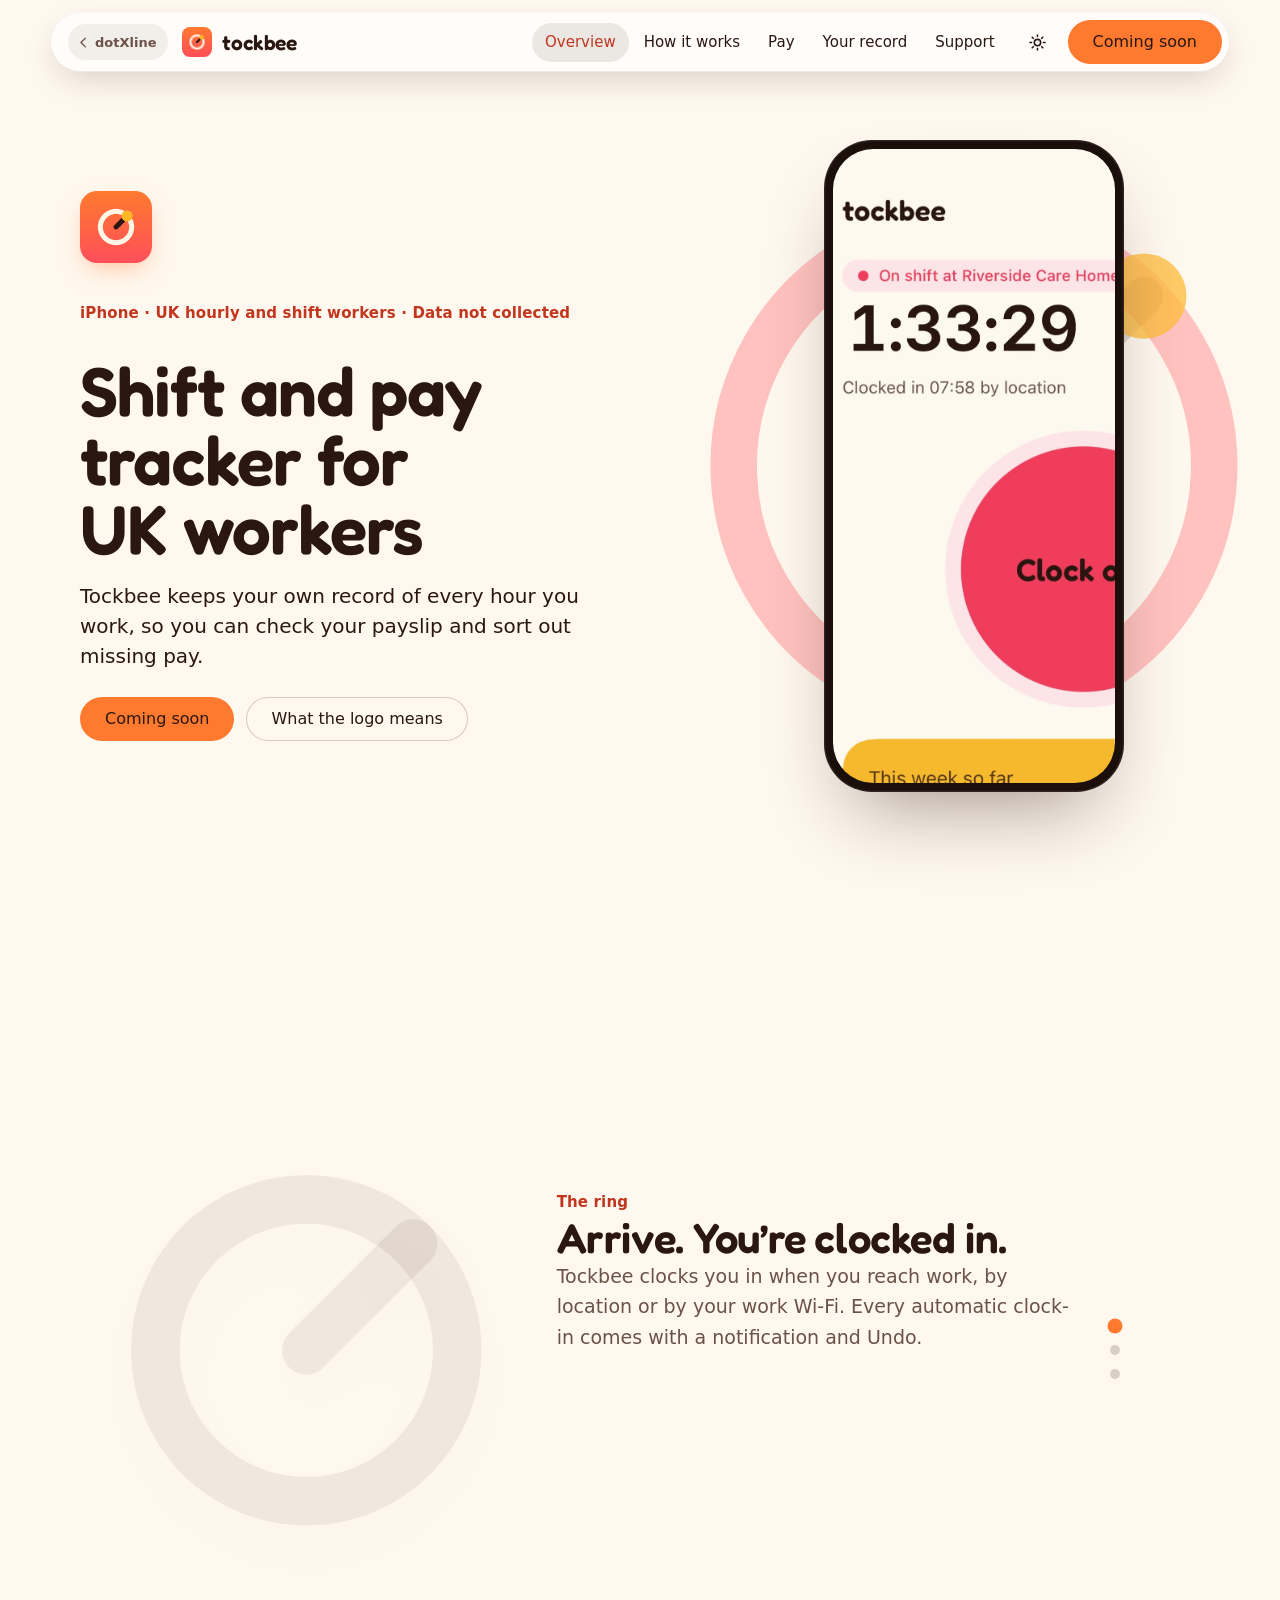
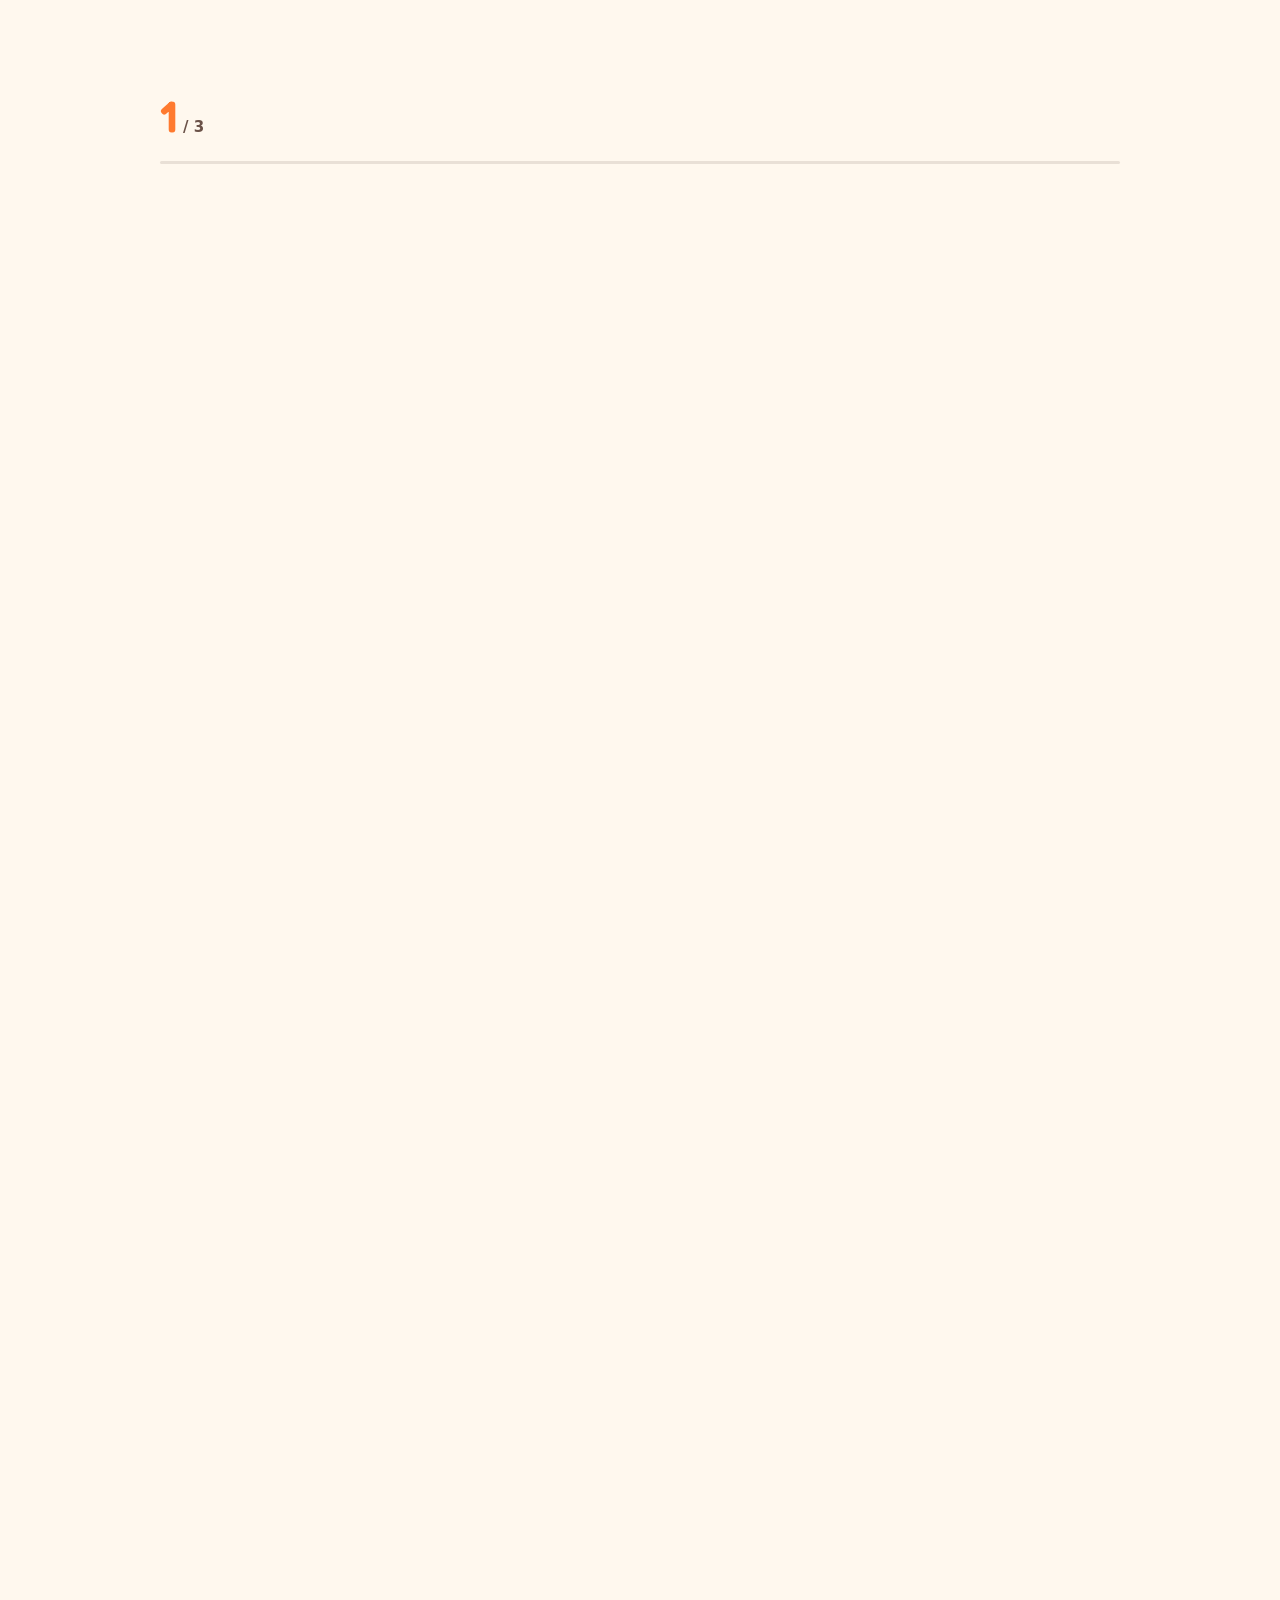
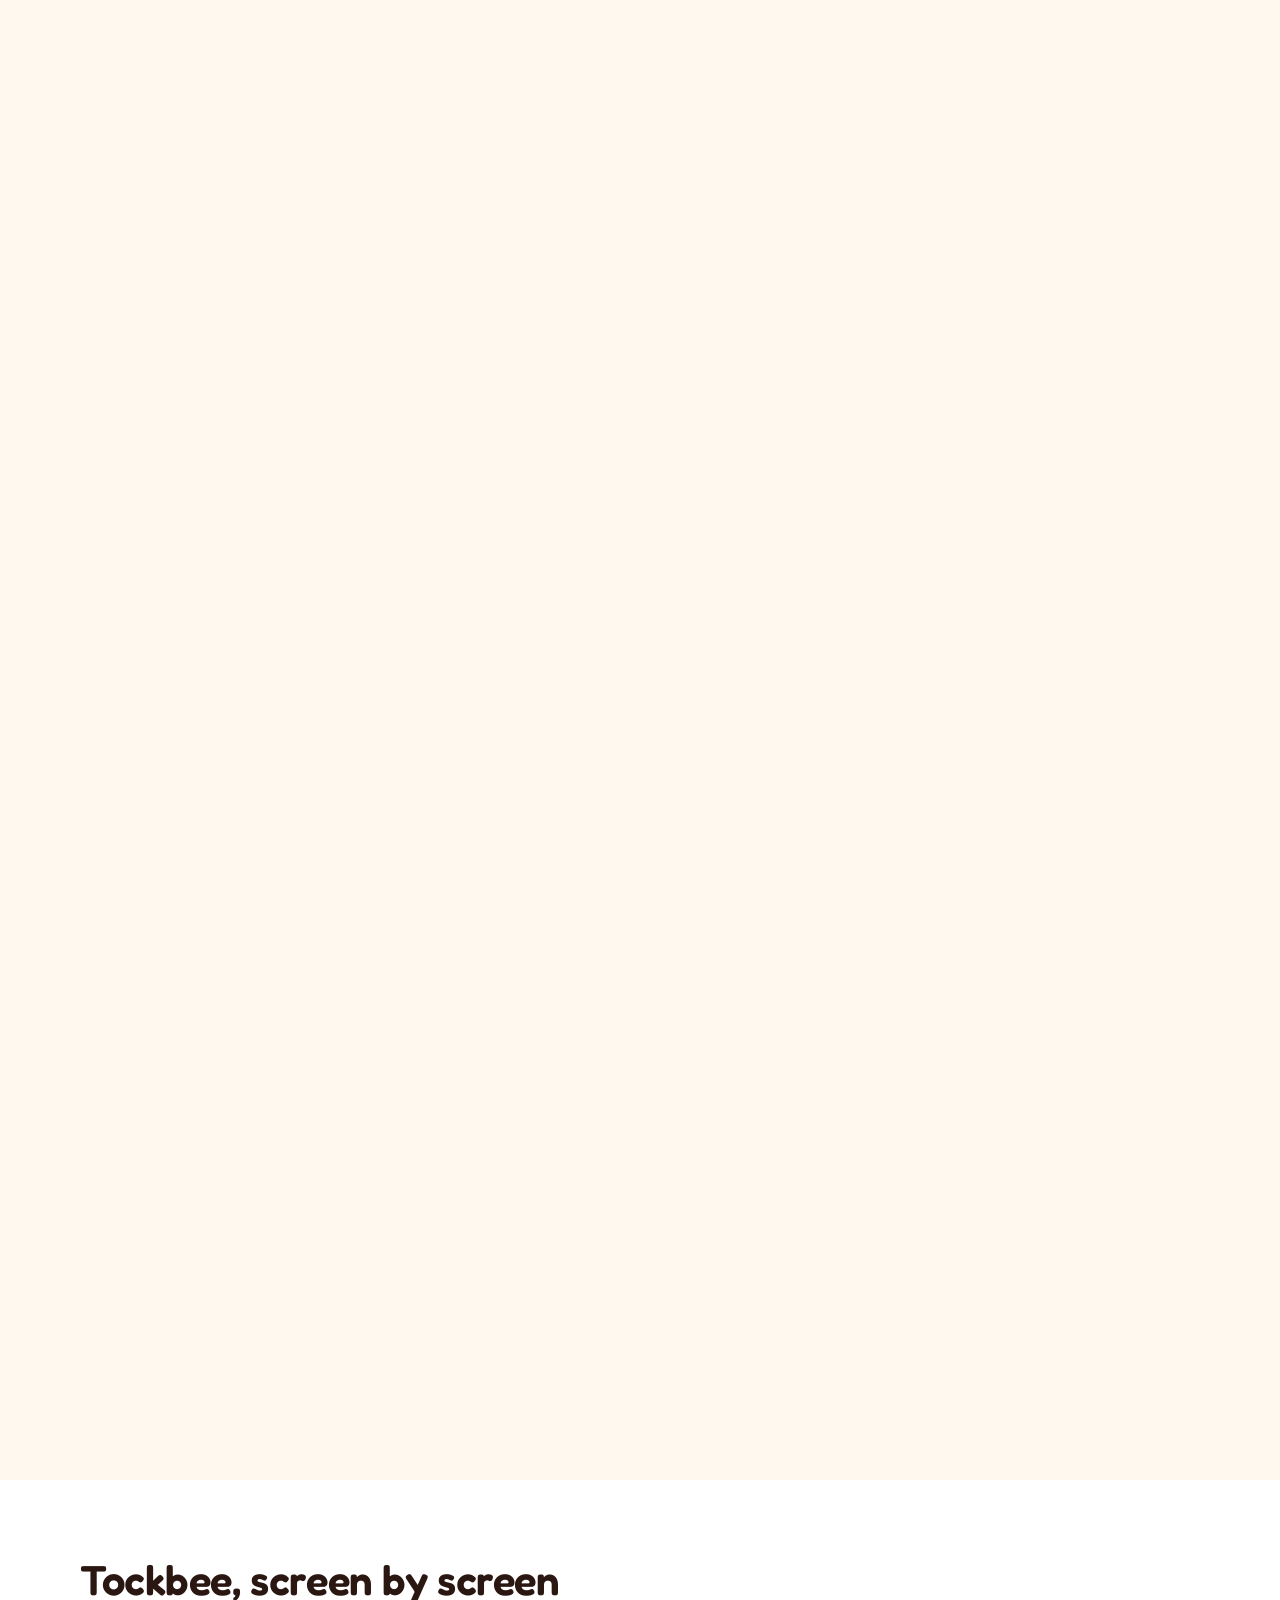
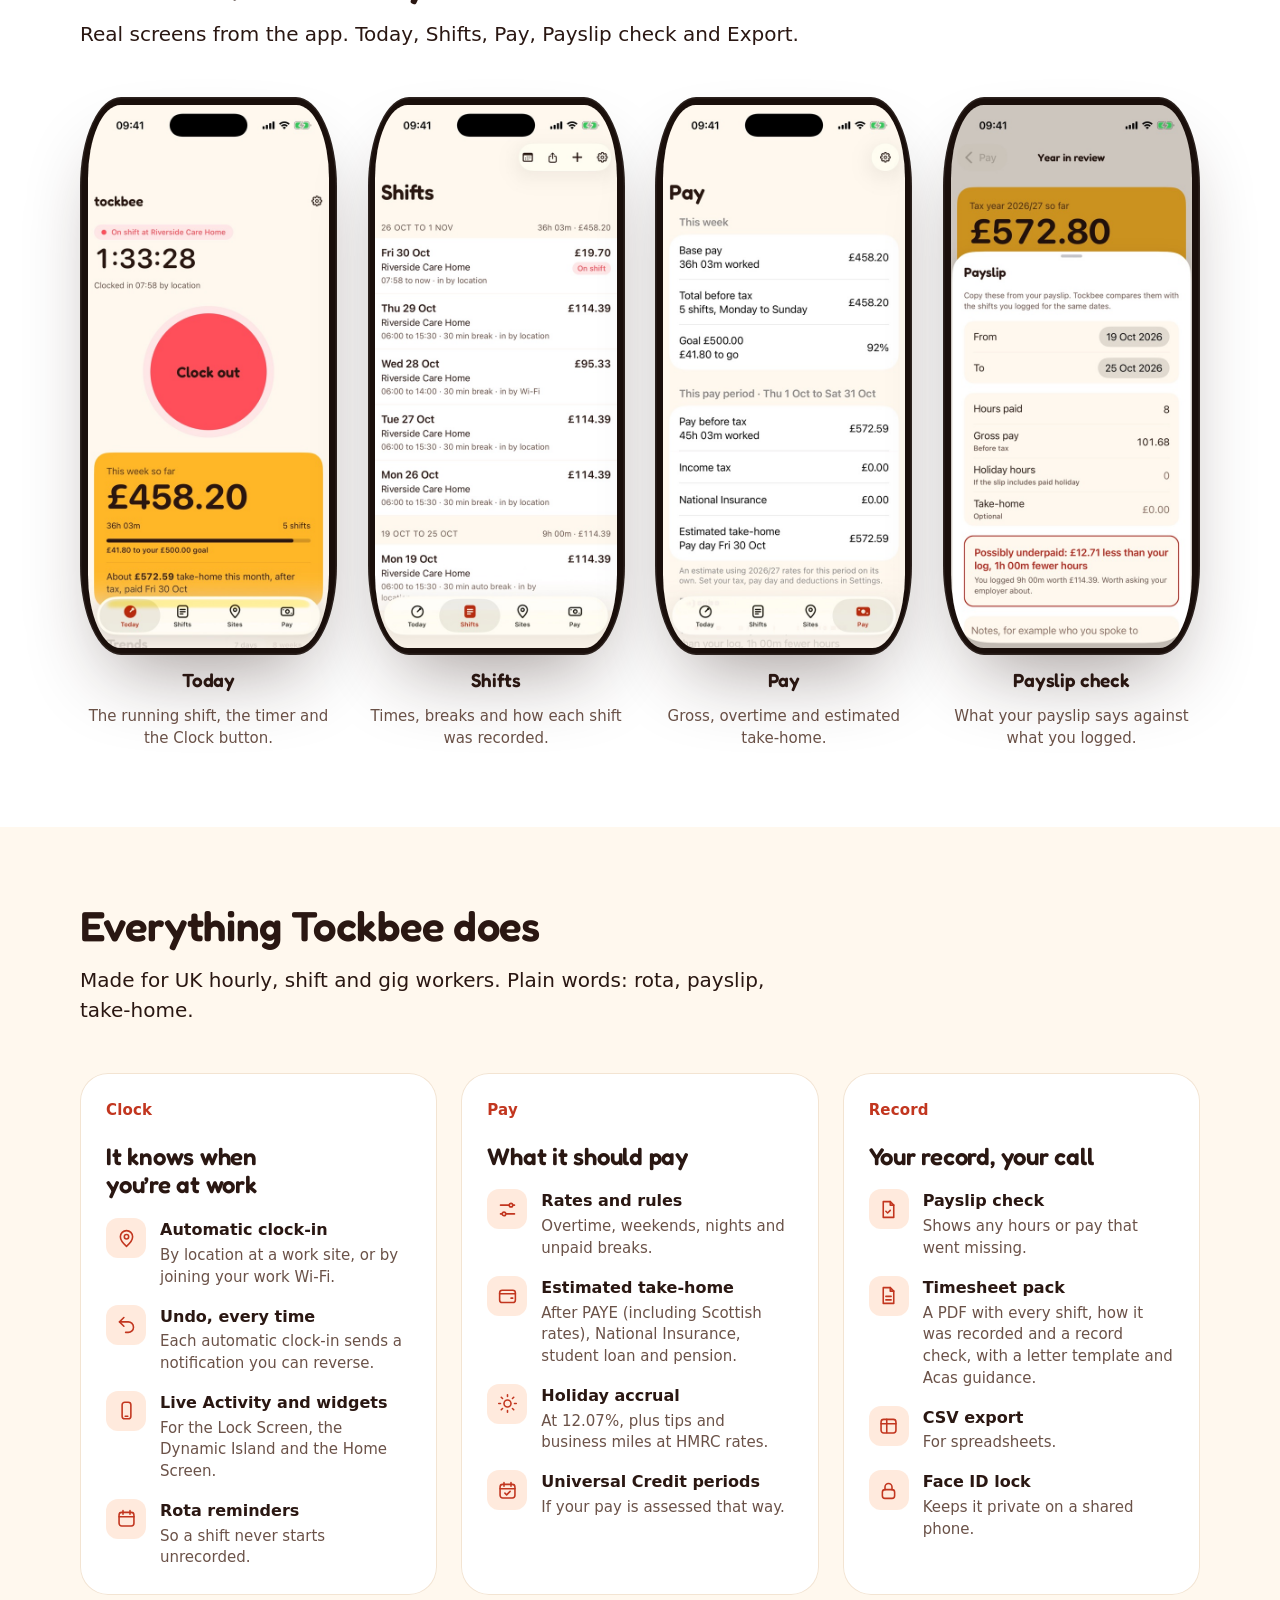
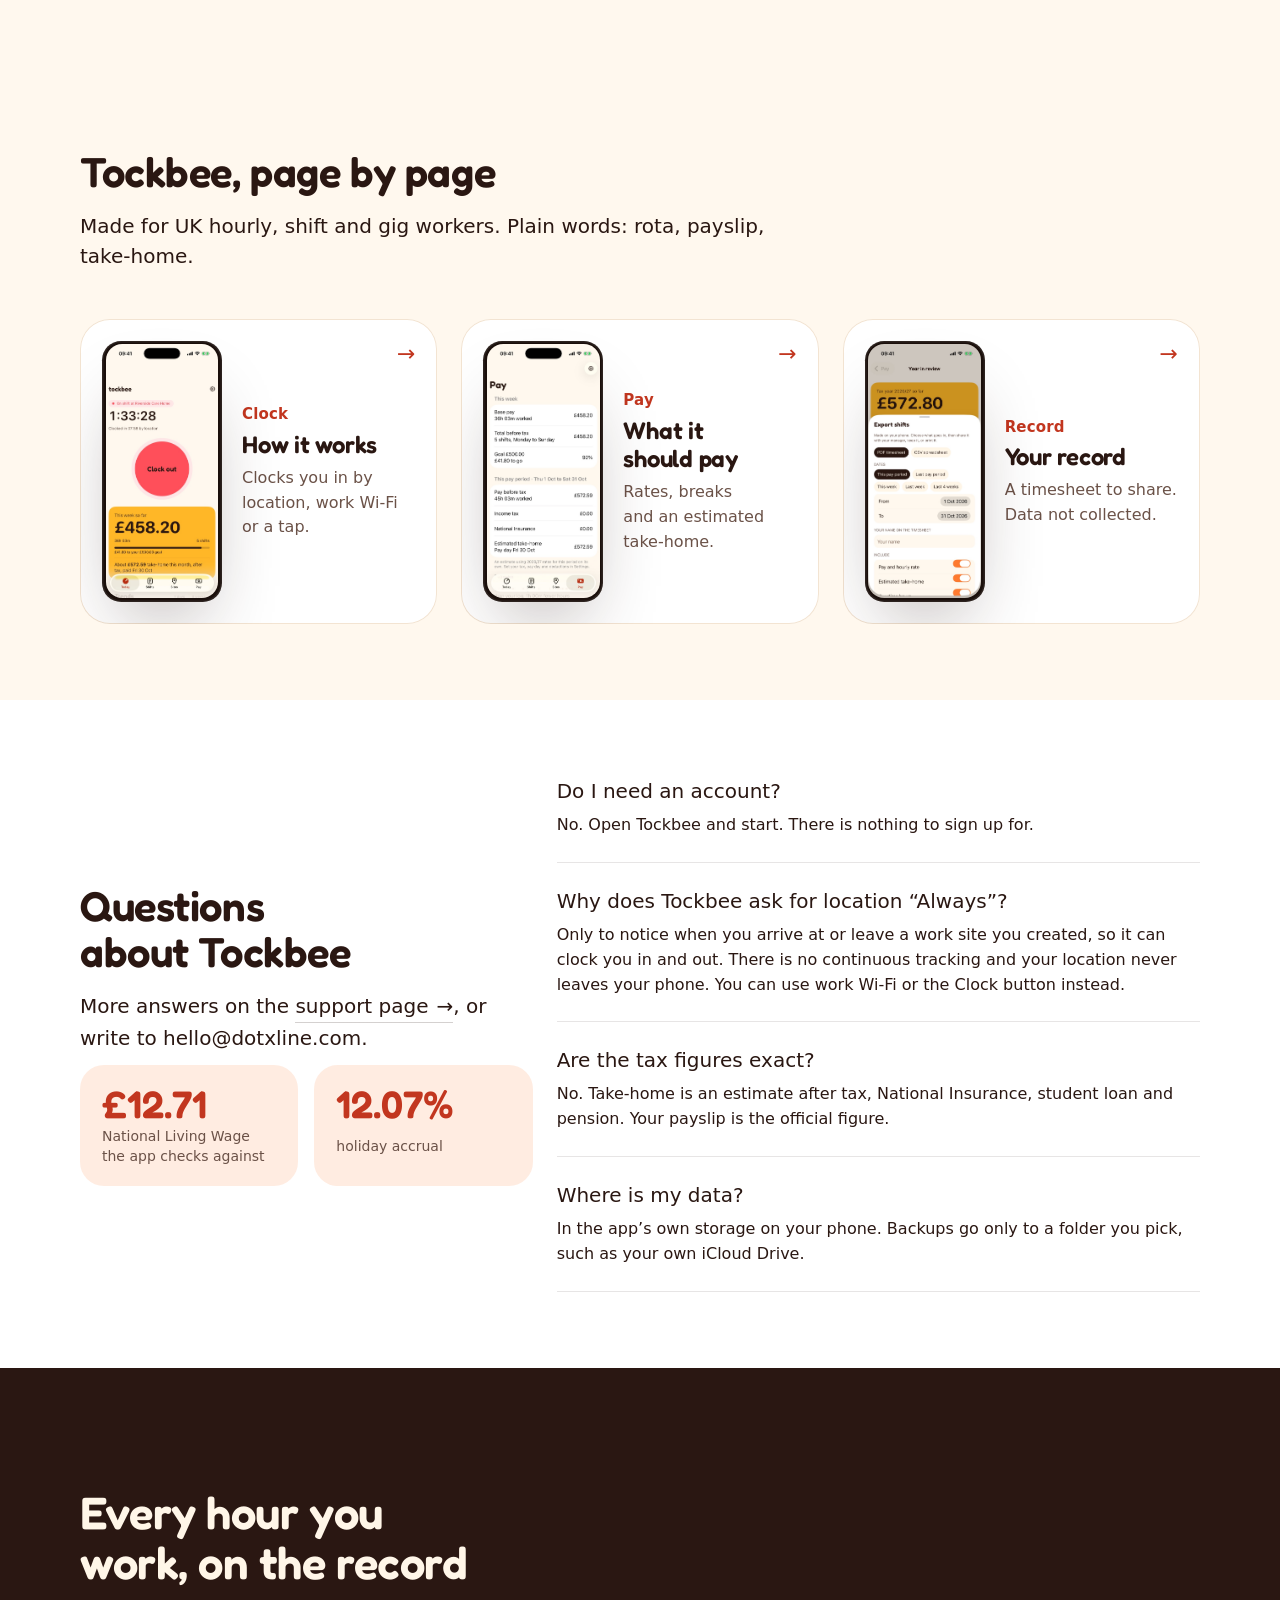
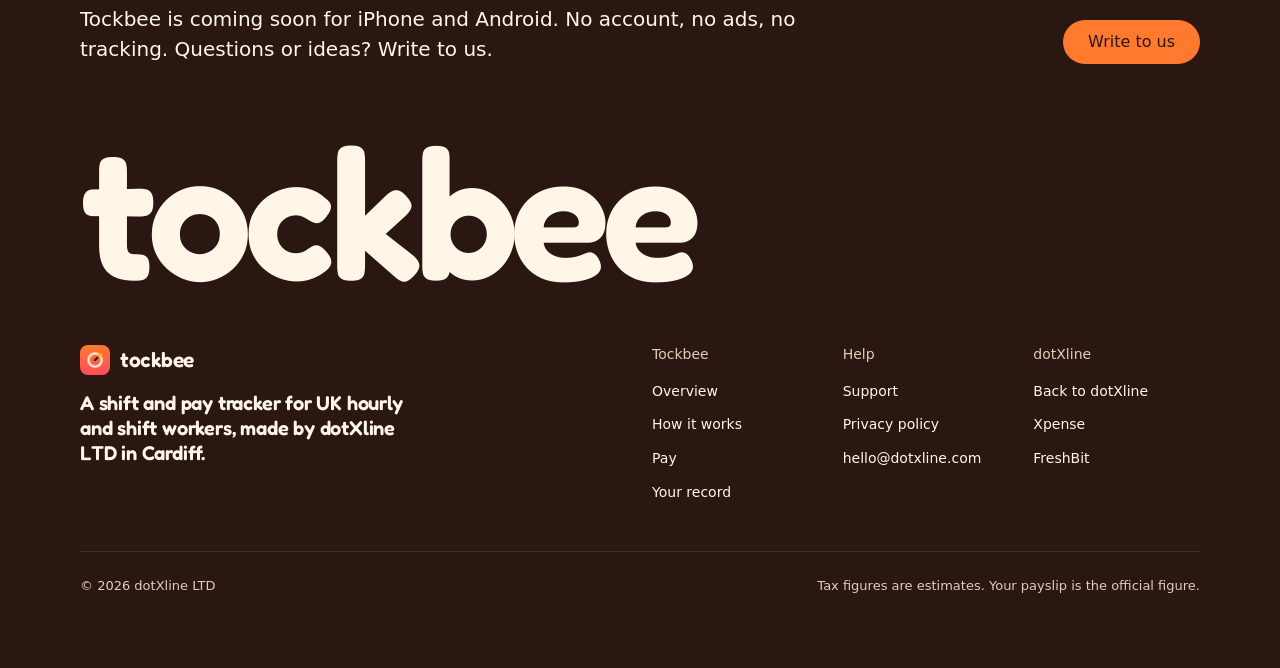
==== commit 69925a3a: "Show Tockbee as coming soon for iPhone and Android Co-Authored-By: Claude Sonnet 5.5 <noreply@anthro" ====
--- a/index.html
+++ b/index.html
@@ -49,7 +49,7 @@
     <nav class="dock__links" id="dock-links" aria-label="Main"><a href="index.html" aria-current=page>Overview</a><a href="how-it-works.html">How it works</a><a href="pay.html">Pay</a><a href="your-record.html">Your record</a><a href="support.html">Support</a></nav>
     <button class="icon-btn theme-btn" type="button" aria-label="Switch light and dark"><svg class="sun" viewBox="0 0 24 24" fill="none" stroke="currentColor" stroke-width="2" stroke-linecap="round"><circle cx="12" cy="12" r="4"/><path d="M12 2.5v2M12 19.5v2M2.5 12h2M19.5 12h2M5.3 5.3l1.4 1.4M17.3 17.3l1.4 1.4M5.3 18.7l1.4-1.4M17.3 6.7l1.4-1.4"/></svg><svg class="moon" viewBox="0 0 24 24" fill="none" stroke="currentColor" stroke-width="2" stroke-linecap="round" stroke-linejoin="round"><path d="M20 14.5A8 8 0 0 1 9.5 4 8 8 0 1 0 20 14.5z"/></svg></button>
     <button class="icon-btn dock__menu" type="button" aria-expanded="false" aria-controls="dock-links" aria-label="Menu"><svg viewBox="0 0 24 24" fill="none" stroke="currentColor" stroke-width="2" stroke-linecap="round"><path d="M4 8h16M4 16h16"/></svg></button>
-    <a class="btn btn--primary" href="#get" data-appstore><svg class="apple" viewBox="0 0 24 24" aria-hidden="true"><path d="M16.4 12.6c0-2.4 2-3.5 2-3.6-1.1-1.6-2.8-1.8-3.4-1.8-1.4-.1-2.8.9-3.5.9s-1.8-.9-3-.8c-1.5 0-3 .9-3.8 2.3-1.6 2.8-.4 7 1.2 9.3.8 1.1 1.7 2.4 2.9 2.3 1.2 0 1.6-.7 3-.7s1.8.7 3 .7c1.3 0 2.1-1.1 2.8-2.3.9-1.3 1.3-2.6 1.3-2.6s-2.5-1-2.5-3.7zM14.1 5.6c.6-.8 1.1-1.9 1-3-.9 0-2.1.6-2.7 1.4-.6.7-1.1 1.8-1 2.9 1 .1 2.1-.5 2.7-1.3z"/></svg><span class="lbl-long">Get&nbsp;</span>Tockbee</a>
+    <a class="btn btn--primary" href="#get">Coming soon</a>
   </div>
 </header>
 <main id="top">
@@ -60,7 +60,7 @@
         <p class="t-label tb-k hero__fact">iPhone · UK hourly and shift workers · Data not collected</p>
         <h1 id="hero-h">Shift and pay tracker for UK workers</h1>
         <p class="t-lead measure">Tockbee keeps your own record of every hour you work, so you can check your payslip and sort out missing pay.</p>
-        <div class="btn-row"><a class="btn btn--primary" href="#get" data-appstore><svg class="apple" viewBox="0 0 24 24" aria-hidden="true"><path d="M16.4 12.6c0-2.4 2-3.5 2-3.6-1.1-1.6-2.8-1.8-3.4-1.8-1.4-.1-2.8.9-3.5.9s-1.8-.9-3-.8c-1.5 0-3 .9-3.8 2.3-1.6 2.8-.4 7 1.2 9.3.8 1.1 1.7 2.4 2.9 2.3 1.2 0 1.6-.7 3-.7s1.8.7 3 .7c1.3 0 2.1-1.1 2.8-2.3.9-1.3 1.3-2.6 1.3-2.6s-2.5-1-2.5-3.7zM14.1 5.6c.6-.8 1.1-1.9 1-3-.9 0-2.1.6-2.7 1.4-.6.7-1.1 1.8-1 2.9 1 .1 2.1-.5 2.7-1.3z"/></svg>Get Tockbee</a><a class="btn btn--secondary" href="#story">What the logo means</a></div>
+        <div class="btn-row"><a class="btn btn--primary" href="#get">Coming soon</a><a class="btn btn--secondary" href="#story">What the logo means</a></div>
       </div>
       <div class="span-5 start-8 tb-hero__ph">
         <div class="tb-orbit" aria-hidden="true"><svg class="tb-mark" viewBox="10 10 80 80" aria-hidden="true"><path class="m-ring" pathLength="1" d="M50 19 A31 31 0 1 1 49.99 19"/><g class="m-hand"><path d="M50 50 H81"/><circle class="m-tip" cx="81" cy="50" r="11"/></g></svg></div>
@@ -139,8 +139,8 @@
   <div class="wrap">
     <div class="closing__cta close--word">
       <div class="section-head--split">
-        <div><h2 id="close-h">Every hour you work, on the record</h2><p class="t-lead">Tockbee for iPhone. No account, no ads, no tracking.</p></div>
-        <a class="btn btn--primary" href="#get" data-appstore><svg class="apple" viewBox="0 0 24 24" aria-hidden="true"><path d="M16.4 12.6c0-2.4 2-3.5 2-3.6-1.1-1.6-2.8-1.8-3.4-1.8-1.4-.1-2.8.9-3.5.9s-1.8-.9-3-.8c-1.5 0-3 .9-3.8 2.3-1.6 2.8-.4 7 1.2 9.3.8 1.1 1.7 2.4 2.9 2.3 1.2 0 1.6-.7 3-.7s1.8.7 3 .7c1.3 0 2.1-1.1 2.8-2.3.9-1.3 1.3-2.6 1.3-2.6s-2.5-1-2.5-3.7zM14.1 5.6c.6-.8 1.1-1.9 1-3-.9 0-2.1.6-2.7 1.4-.6.7-1.1 1.8-1 2.9 1 .1 2.1-.5 2.7-1.3z"/></svg>Get Tockbee</a>
+        <div><h2 id="close-h">Every hour you work, on the record</h2><p class="t-lead">Tockbee is coming soon for iPhone and Android. No account, no ads, no tracking. Questions or ideas? Write to us.</p></div>
+        <a class="btn btn--primary" href="mailto:hello@dotxline.com?subject=Tockbee">Write to us</a>
       </div>
       <p class="close__word" aria-hidden="true">tockbee</p>
     </div>
